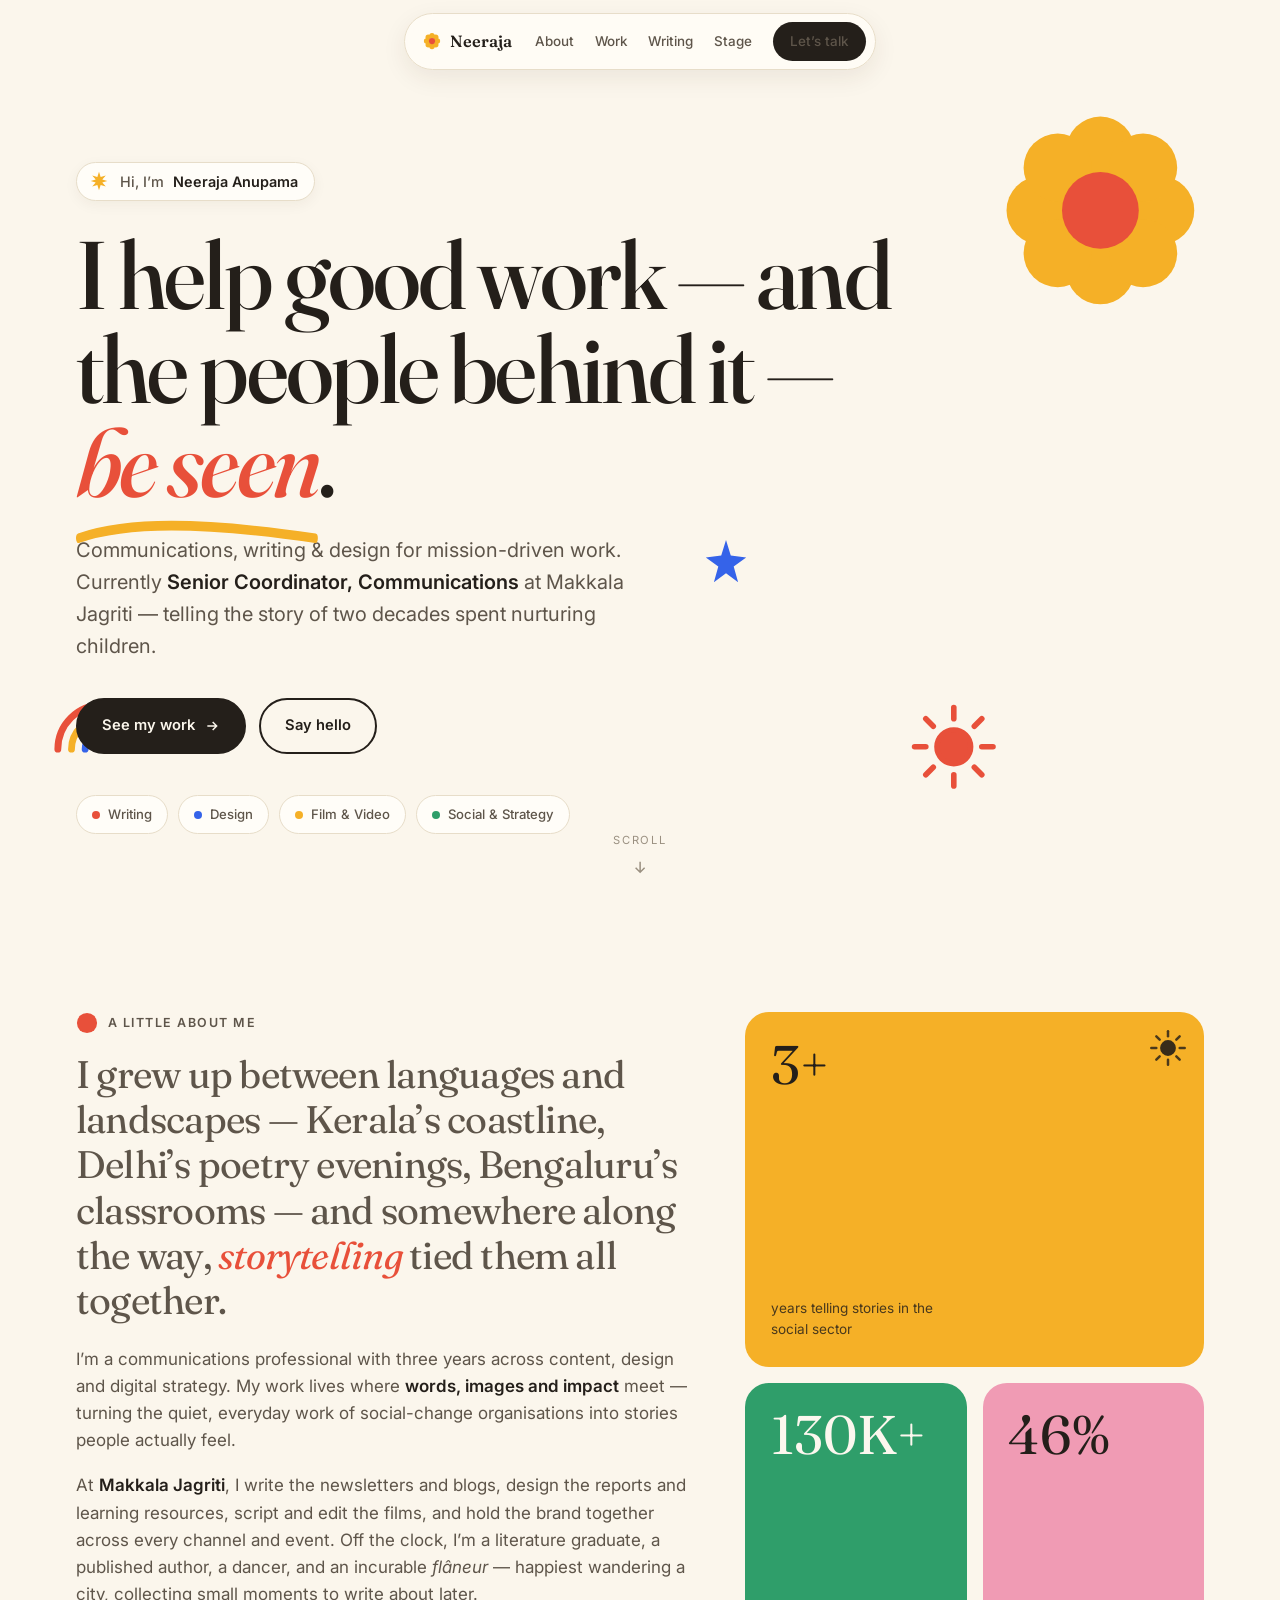
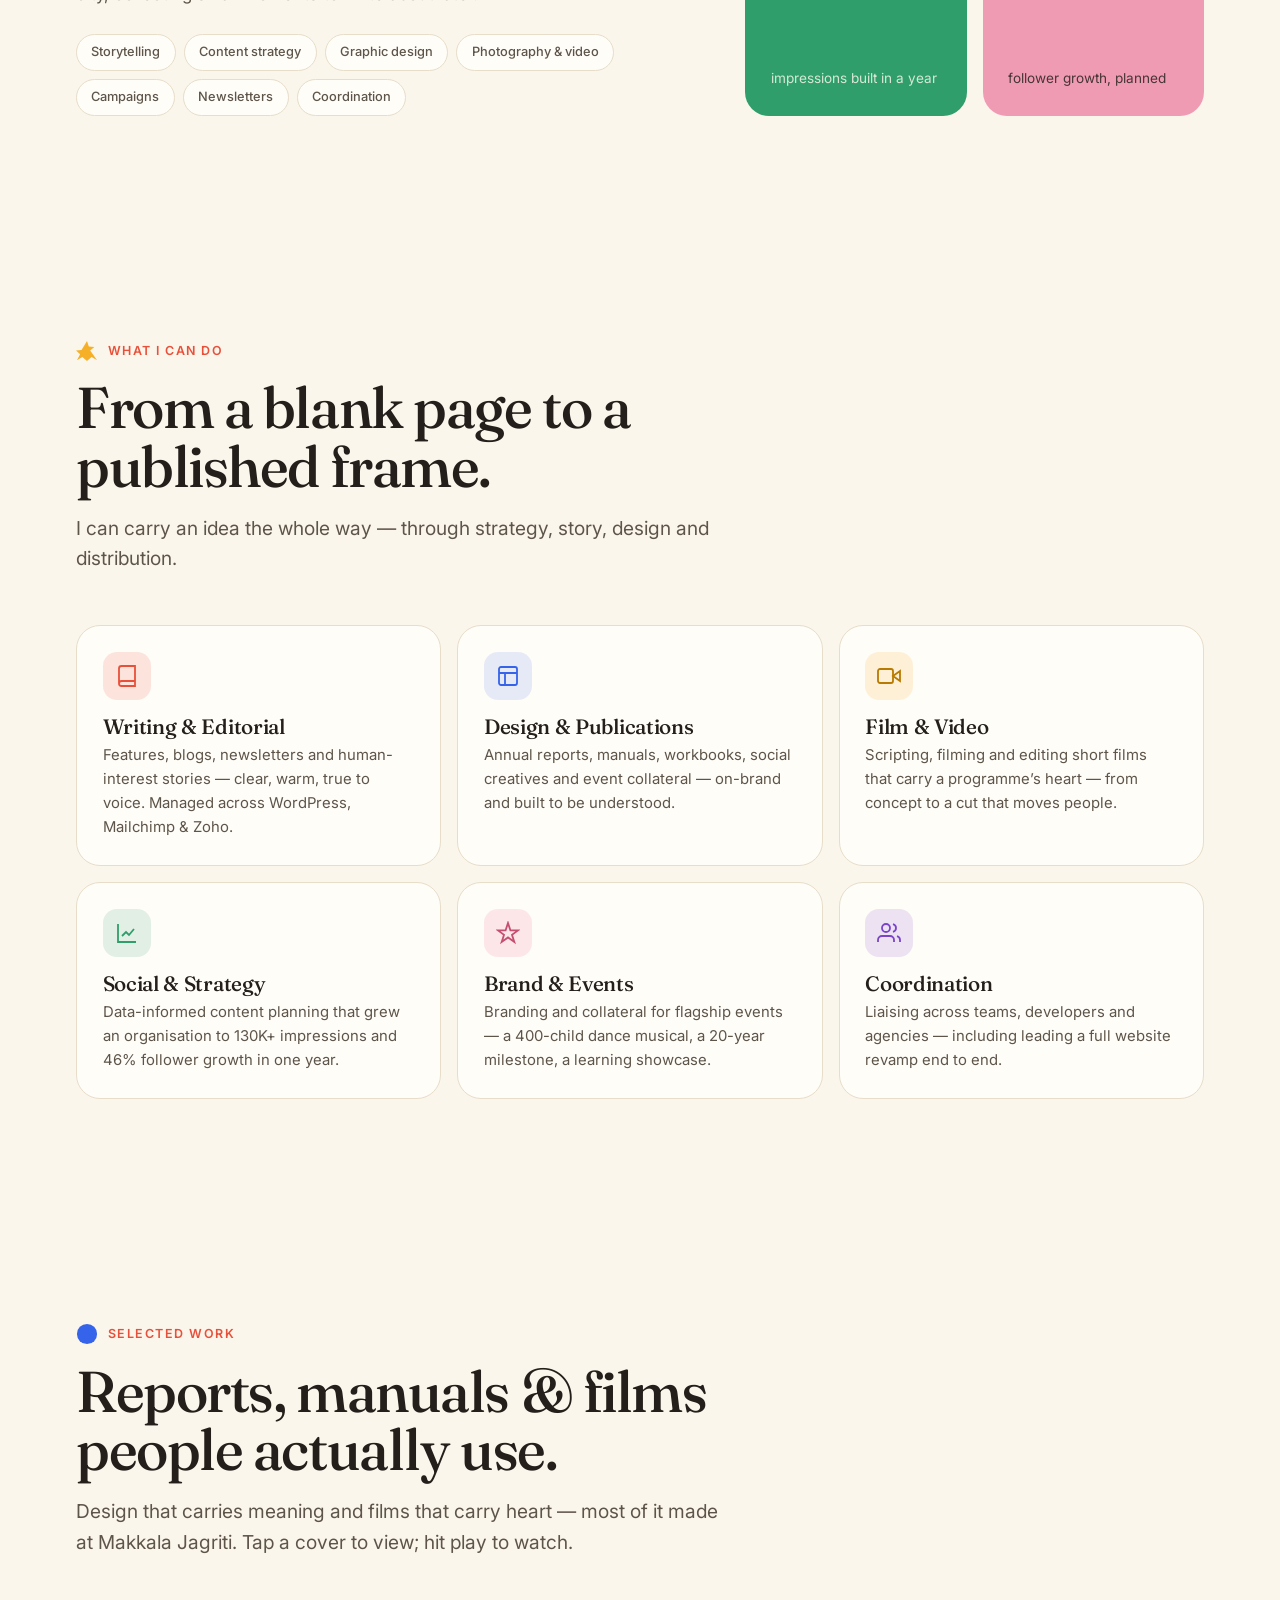
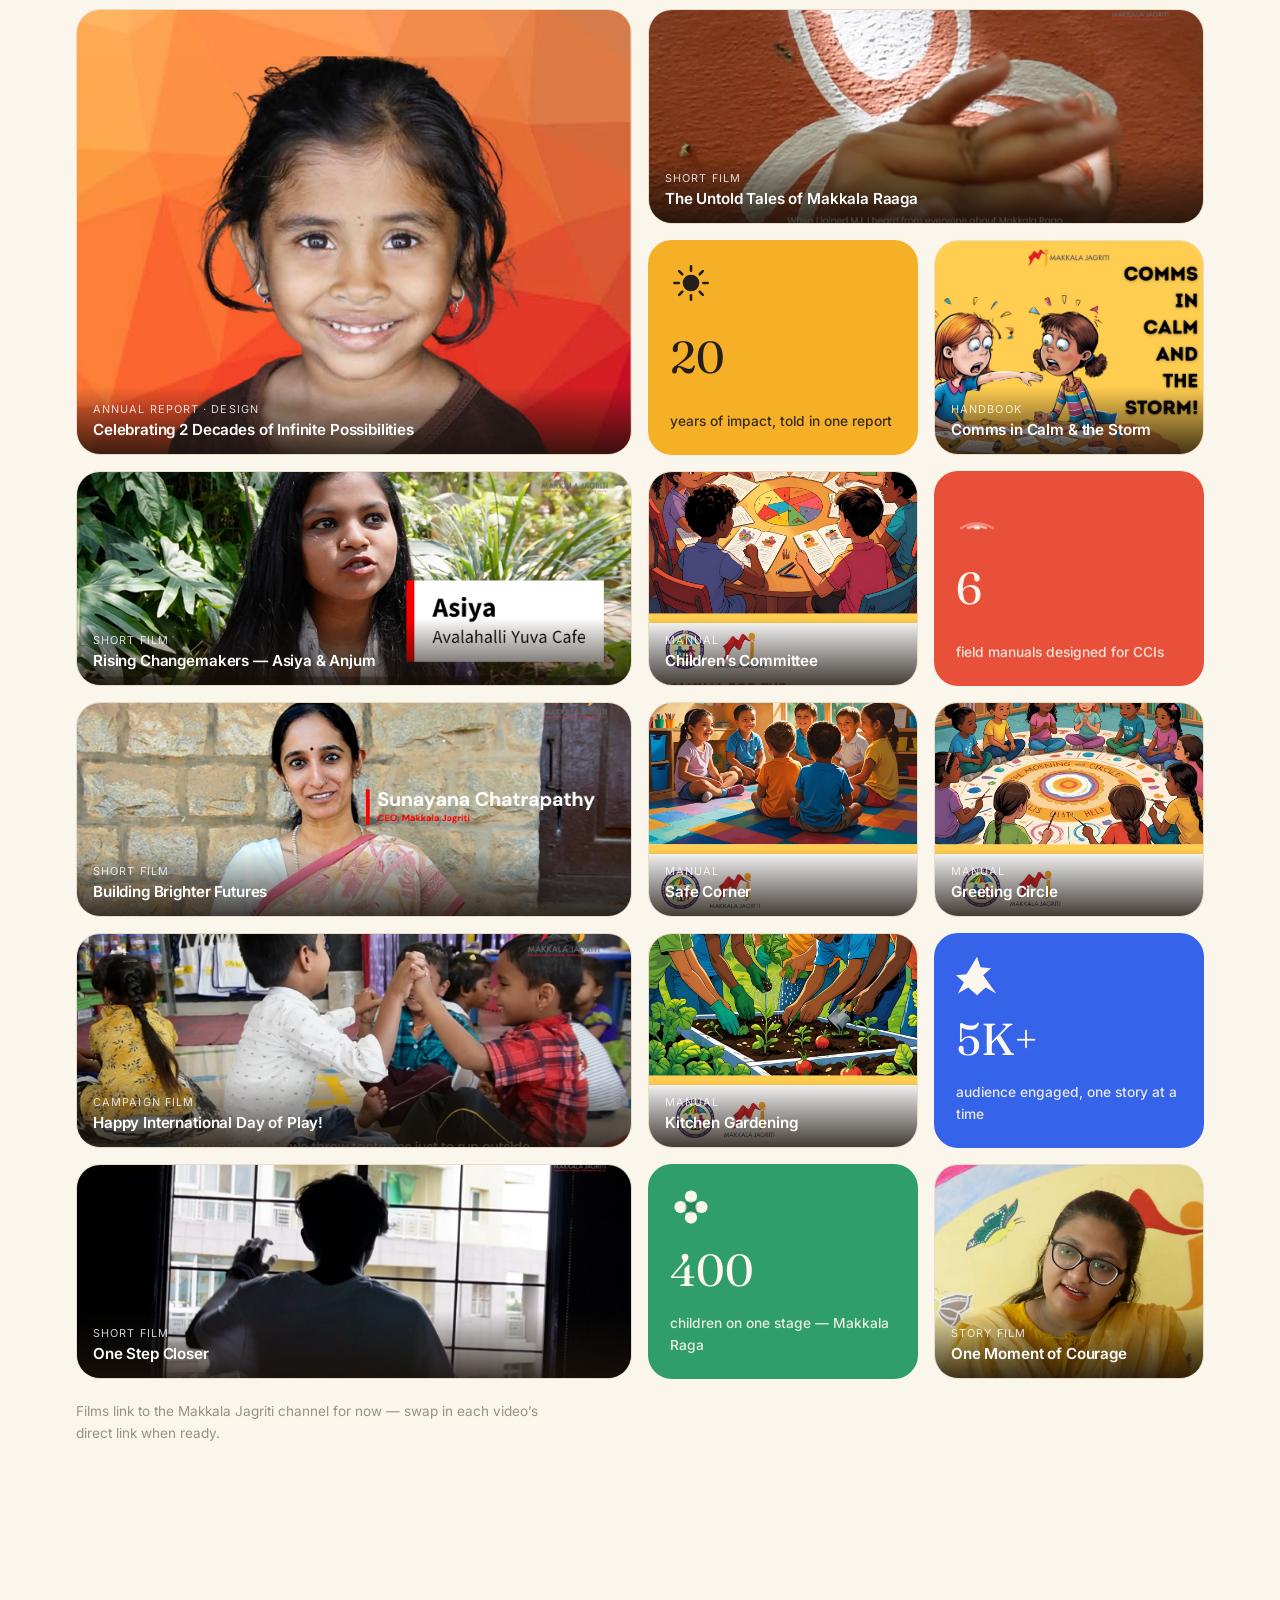
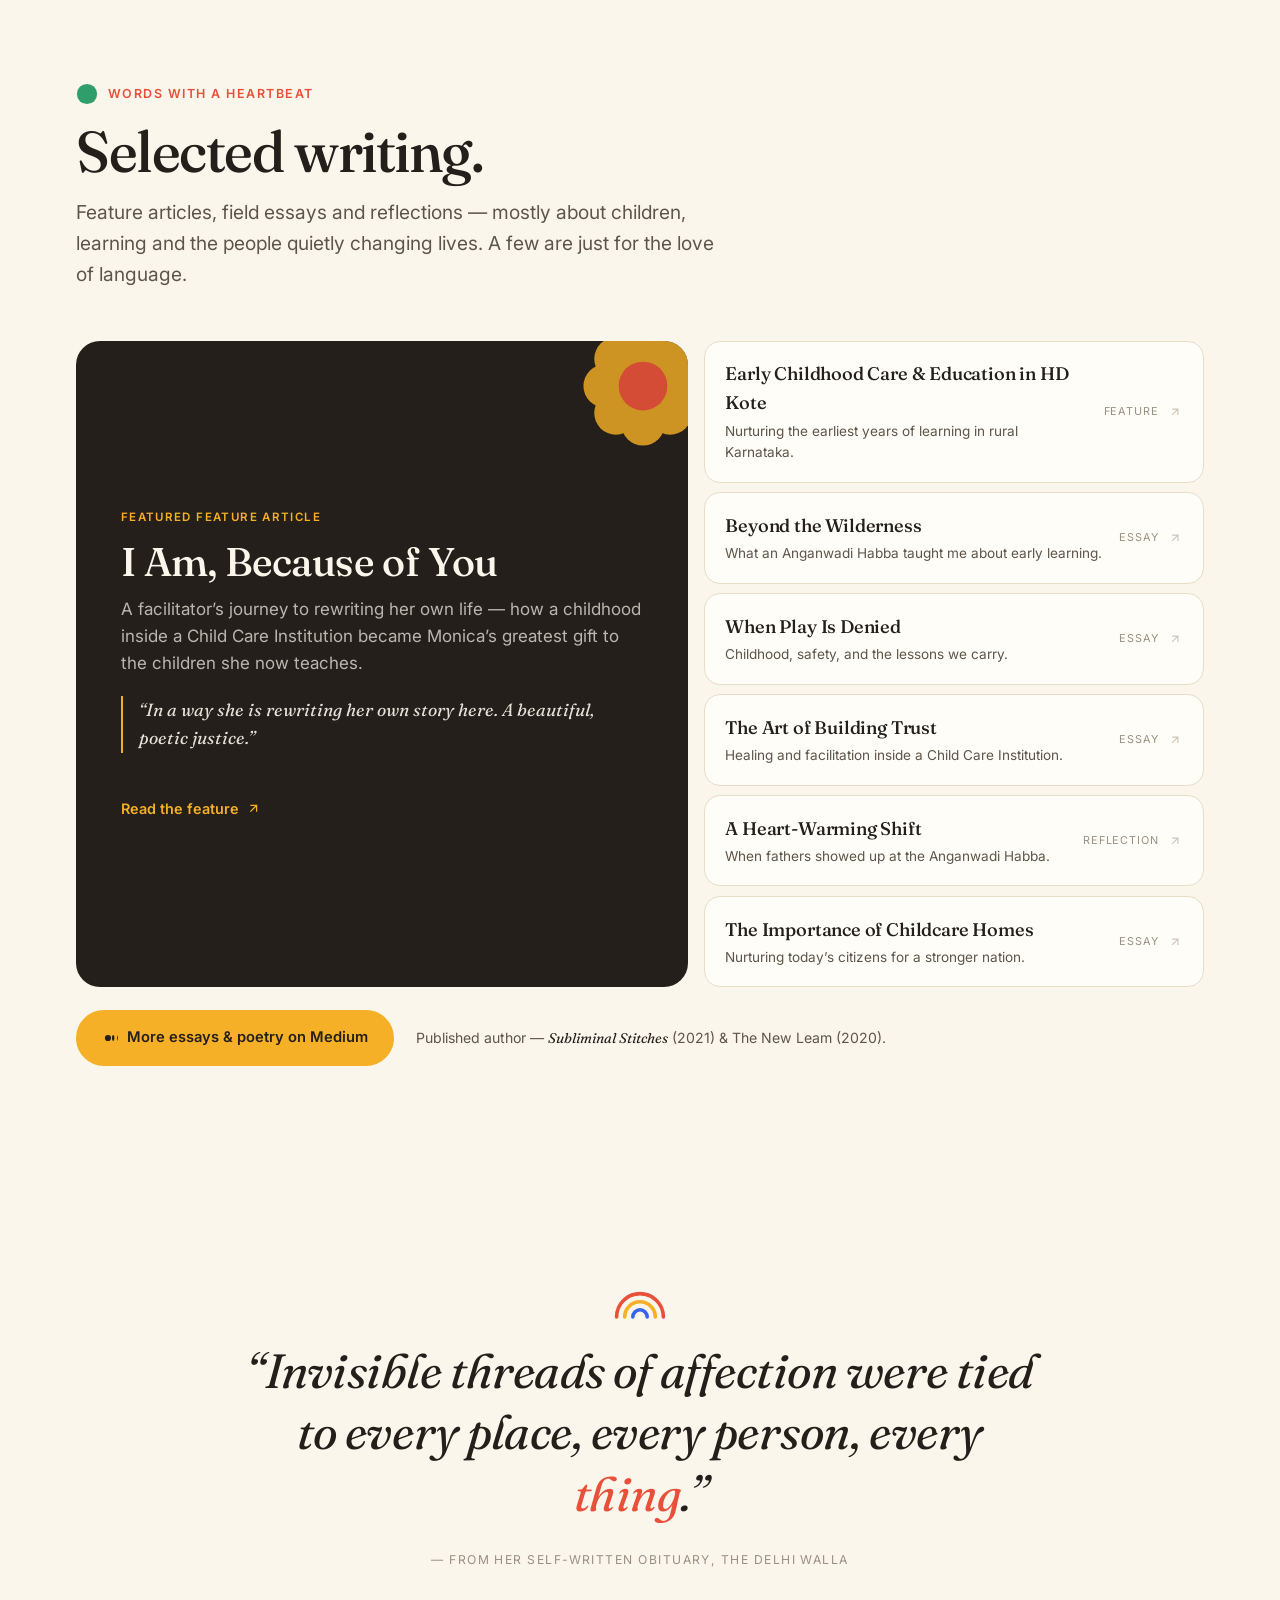
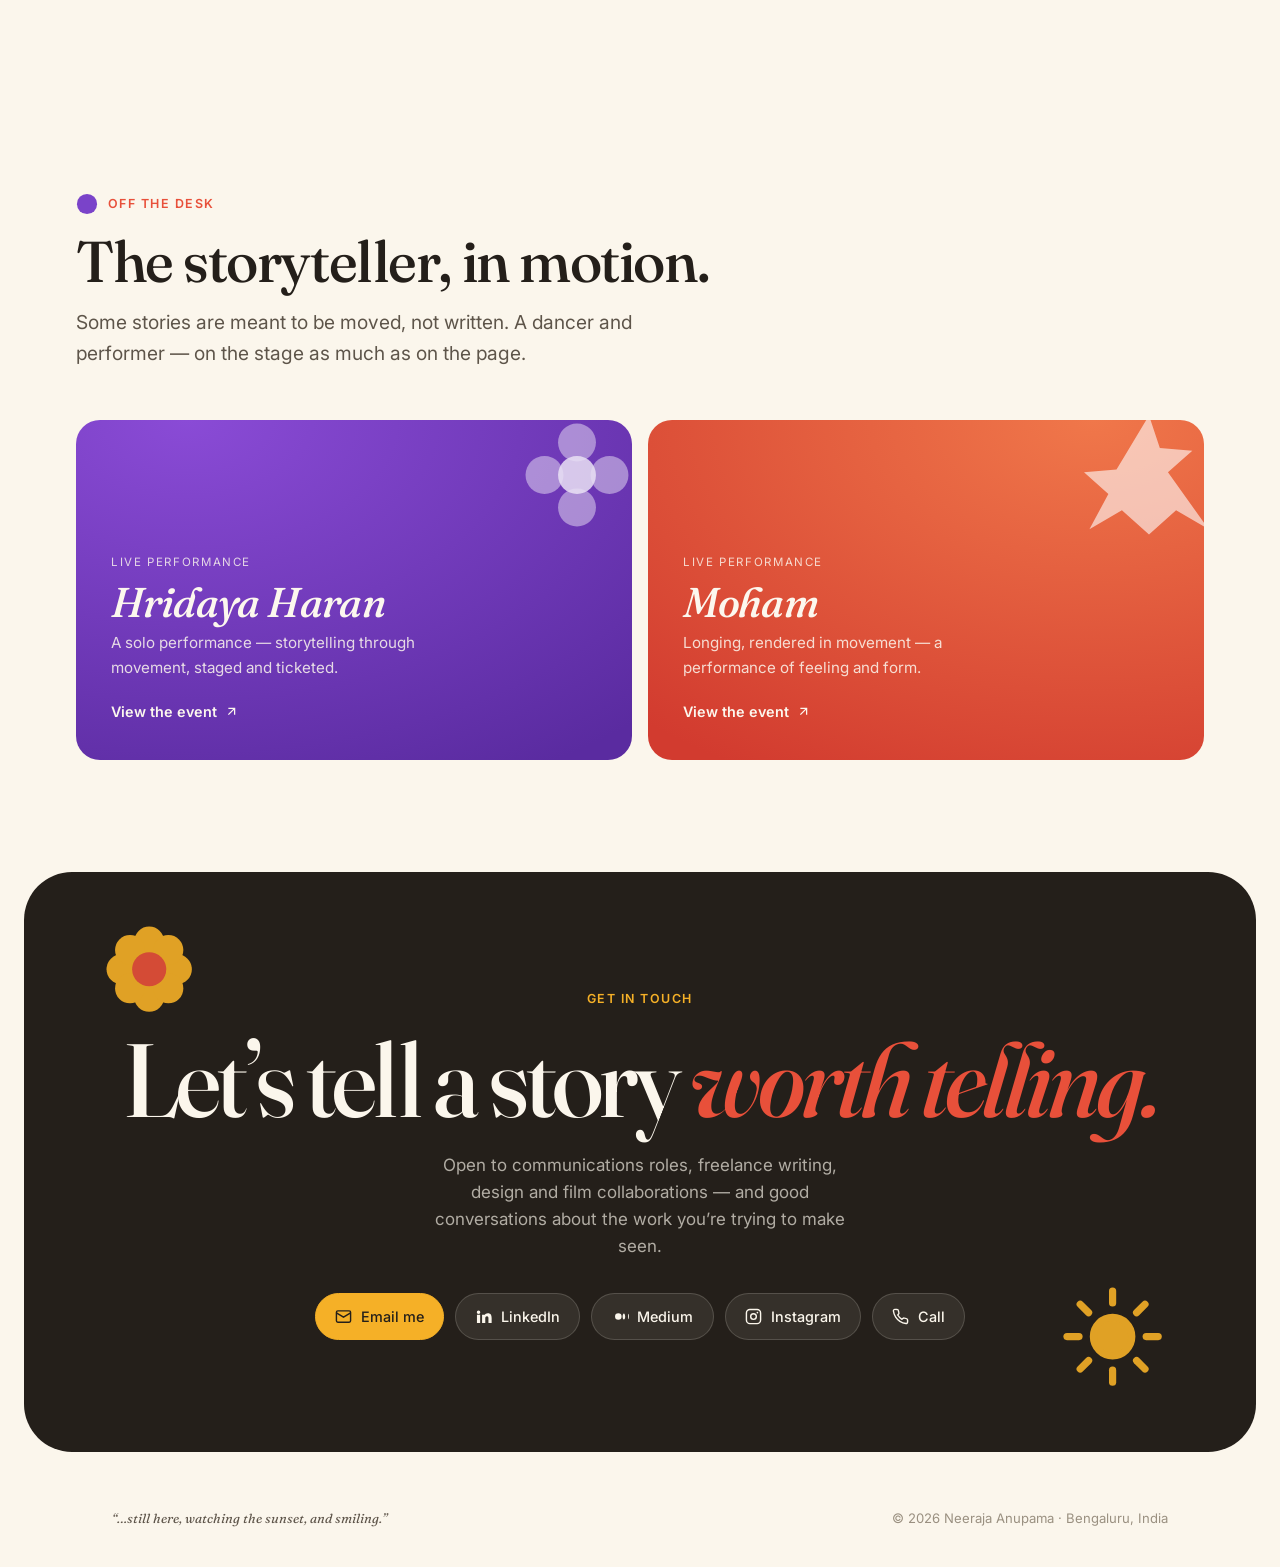
==== index.html @ 2303d6b5 "Neeraja Anupama portfolio — initial site Playful, character-driven single-page portfolio (static HTM" ====
<!DOCTYPE html>
<html lang="en">
<head>
  <meta charset="UTF-8" />
  <meta name="viewport" content="width=device-width, initial-scale=1.0" />
  <title>Neeraja Anupama — Communications, Storytelling & Design</title>
  <meta name="description" content="Neeraja Anupama — communications professional, writer and designer telling warm, human stories for social impact. Senior Coordinator, Communications at Makkala Jagriti." />
  <meta name="author" content="Neeraja Anupama" />
  <meta property="og:title" content="Neeraja Anupama — Communications & Storytelling" />
  <meta property="og:description" content="I help good work — and the people behind it — be seen." />
  <meta property="og:type" content="website" />

  <link rel="preconnect" href="https://fonts.googleapis.com">
  <link rel="preconnect" href="https://fonts.gstatic.com" crossorigin>
  <link href="https://fonts.googleapis.com/css2?family=Fraunces:ital,opsz,wght@0,9..144,400..600;1,9..144,400..600&family=Inter:wght@400;500;600;700&display=swap" rel="stylesheet">
  <link rel="stylesheet" href="assets/css/style.css" />
  <link rel="icon" href="data:image/svg+xml,<svg xmlns='http://www.w3.org/2000/svg' viewBox='0 0 48 48'><rect width='48' height='48' rx='12' fill='%23FBF6EC'/><g fill='%23F5B027'><circle cx='24' cy='11' r='6'/><circle cx='24' cy='37' r='6'/><circle cx='11' cy='24' r='6'/><circle cx='37' cy='24' r='6'/><circle cx='15' cy='15' r='6'/><circle cx='33' cy='15' r='6'/><circle cx='15' cy='33' r='6'/><circle cx='33' cy='33' r='6'/></g><circle cx='24' cy='24' r='7' fill='%23E8503A'/></svg>" />
</head>
<body>

  <!-- ============ NAV ============ -->
  <nav class="nav" id="nav">
    <div class="nav-inner">
      <a href="#top" class="brand">
        <svg class="flower doodle" viewBox="0 0 48 48"><g fill="var(--sun)"><circle cx="24" cy="11" r="6.5"/><circle cx="24" cy="37" r="6.5"/><circle cx="11" cy="24" r="6.5"/><circle cx="37" cy="24" r="6.5"/><circle cx="15" cy="15" r="6.5"/><circle cx="33" cy="15" r="6.5"/><circle cx="15" cy="33" r="6.5"/><circle cx="33" cy="33" r="6.5"/></g><circle cx="24" cy="24" r="7.5" fill="var(--tomato)"/></svg>
        Neeraja
      </a>
      <div class="nav-links" id="navLinks">
        <a href="#about">About</a>
        <a href="#work">Work</a>
        <a href="#writing">Writing</a>
        <a href="#stage">Stage</a>
        <a href="#contact" class="nav-talk">Let’s talk</a>
      </div>
      <button class="nav-toggle" id="navToggle" aria-label="Menu"><span></span><span></span><span></span></button>
    </div>
  </nav>

  <!-- ============ HERO ============ -->
  <header class="hero" id="top">
    <div class="hero-deco" aria-hidden="true">
      <svg class="d d1 flower-lg float doodle" viewBox="0 0 48 48"><g fill="var(--sun)"><circle cx="24" cy="10" r="8"/><circle cx="24" cy="38" r="8"/><circle cx="10" cy="24" r="8"/><circle cx="38" cy="24" r="8"/><circle cx="14" cy="14" r="8"/><circle cx="34" cy="14" r="8"/><circle cx="14" cy="34" r="8"/><circle cx="34" cy="34" r="8"/></g><circle cx="24" cy="24" r="9" fill="var(--tomato)"/></svg>
      <svg class="d d2 spin-slow doodle" viewBox="0 0 48 48" fill="none" stroke="var(--tomato)" stroke-width="3" stroke-linecap="round"><circle cx="24" cy="24" r="9" fill="var(--tomato)"/><g><line x1="24" y1="3" x2="24" y2="9"/><line x1="24" y1="39" x2="24" y2="45"/><line x1="3" y1="24" x2="9" y2="24"/><line x1="39" y1="24" x2="45" y2="24"/><line x1="9" y1="9" x2="13" y2="13"/><line x1="35" y1="35" x2="39" y2="39"/><line x1="9" y1="39" x2="13" y2="35"/><line x1="35" y1="13" x2="39" y2="9"/></g></svg>
      <svg class="d d3 float doodle" viewBox="0 0 60 34"><path d="M4 30a26 26 0 0 1 52 0" fill="none" stroke="var(--tomato)" stroke-width="4" stroke-linecap="round"/><path d="M12 30a18 18 0 0 1 36 0" fill="none" stroke="var(--sun)" stroke-width="4" stroke-linecap="round"/><path d="M20 30a10 10 0 0 1 20 0" fill="none" stroke="var(--blue)" stroke-width="4" stroke-linecap="round"/></svg>
      <svg class="d d4 doodle" viewBox="0 0 24 24" fill="var(--blue)"><path d="M12 0l2.6 8.4L23 9.5l-6.8 5 2.4 8.5L12 18.2 5.4 23l2.4-8.5L1 9.5l8.4-1.1z"/></svg>
    </div>
    <div class="wrap">
      <div class="hero-hi reveal">
        <svg class="wave doodle" viewBox="0 0 24 24" fill="var(--sun)"><path d="M12 2l1.8 5.6L19.4 6l-3.8 4.4L21 12l-5.4 1.6 3.8 4.4-5.6-1.6L12 22l-1.8-5.6L4.6 18l3.8-4.4L3 12l5.4-1.6L4.6 6l5.6 1.6z"/></svg>
        Hi, I’m <b>Neeraja Anupama</b>
      </div>
      <h1 class="reveal d1">I help good work — and the people behind it — <span class="u">be seen<svg viewBox="0 0 200 12" preserveAspectRatio="none" fill="none"><path d="M2 8c40-7 100-7 196 0" stroke="currentColor" stroke-width="4" stroke-linecap="round"/></svg></span>.</h1>
      <p class="hero-sub reveal d2">Communications, writing &amp; design for mission-driven work. Currently <strong>Senior Coordinator, Communications</strong> at Makkala Jagriti — telling the story of two decades spent nurturing children.</p>
      <div class="hero-actions reveal d3">
        <a href="#work" class="btn btn--solid">See my work
          <svg viewBox="0 0 24 24" fill="none" stroke="currentColor" stroke-width="2.2"><path d="M5 12h14M13 6l6 6-6 6"/></svg>
        </a>
        <a href="#contact" class="btn">Say hello</a>
      </div>
      <div class="hero-chips reveal d3">
        <span class="chip"><span class="dot" style="background:var(--tomato)"></span> Writing</span>
        <span class="chip"><span class="dot" style="background:var(--blue)"></span> Design</span>
        <span class="chip"><span class="dot" style="background:var(--sun)"></span> Film &amp; Video</span>
        <span class="chip"><span class="dot" style="background:var(--green)"></span> Social &amp; Strategy</span>
      </div>
    </div>
    <div class="scroll-hint"><span>Scroll</span>
      <svg class="arrowdown" viewBox="0 0 24 24" fill="none" stroke="currentColor" stroke-width="2"><path d="M12 5v14M6 13l6 6 6-6"/></svg>
    </div>
  </header>

  <!-- ============ ABOUT ============ -->
  <section class="section" id="about">
    <div class="wrap about">
      <div class="about-text reveal">
        <p class="eyebrow">
          <svg class="doodle" viewBox="0 0 24 24" fill="var(--tomato)"><circle cx="12" cy="12" r="11"/></svg>
          A little about me
        </p>
        <p class="about-lead">I grew up between languages and landscapes — Kerala’s coastline, Delhi’s poetry evenings, Bengaluru’s classrooms — and somewhere along the way, <em>storytelling</em> tied them all together.</p>
        <p>I’m a communications professional with three years across content, design and digital strategy. My work lives where <strong>words, images and impact</strong> meet — turning the quiet, everyday work of social-change organisations into stories people actually feel.</p>
        <p>At <strong>Makkala Jagriti</strong>, I write the newsletters and blogs, design the reports and learning resources, script and edit the films, and hold the brand together across every channel and event. Off the clock, I’m a literature graduate, a published author, a dancer, and an incurable <em>flâneur</em> — happiest wandering a city, collecting small moments to write about later.</p>
        <div class="about-tags">
          <span>Storytelling</span><span>Content strategy</span><span>Graphic design</span><span>Photography &amp; video</span><span>Campaigns</span><span>Newsletters</span><span>Coordination</span>
        </div>
      </div>
      <div class="about-side reveal d2">
        <div class="side-tile t-sun">
          <svg class="doodle" viewBox="0 0 48 48" fill="none" stroke="var(--ink)" stroke-width="3" stroke-linecap="round"><circle cx="24" cy="24" r="8" fill="var(--ink)"/><g opacity=".9"><line x1="24" y1="4" x2="24" y2="10"/><line x1="24" y1="38" x2="24" y2="44"/><line x1="4" y1="24" x2="10" y2="24"/><line x1="38" y1="24" x2="44" y2="24"/><line x1="10" y1="10" x2="14" y2="14"/><line x1="34" y1="34" x2="38" y2="38"/><line x1="10" y1="38" x2="14" y2="34"/><line x1="34" y1="14" x2="38" y2="10"/></g></svg>
          <div class="big">3+</div>
          <div class="lbl">years telling stories in the social sector</div>
        </div>
        <div class="t-two">
          <div class="side-tile t-green">
            <div class="big">130K+</div>
            <div class="lbl">impressions built in a year</div>
          </div>
          <div class="side-tile t-pink">
            <div class="big">46%</div>
            <div class="lbl">follower growth, planned</div>
          </div>
        </div>
      </div>
    </div>
  </section>

  <!-- ============ CAPABILITIES ============ -->
  <section class="section" id="capabilities">
    <div class="wrap">
      <div class="section-head reveal">
        <p class="eyebrow">
          <svg class="doodle" viewBox="0 0 24 24" fill="var(--sun)"><path d="M12 1l2 6 6 .5-4.5 4L23 22l-6-3.5L12 23l-5-4.5L1 22l3.5-6.5L0 11.5l6-.5z"/></svg>
          What I can do
        </p>
        <h2 class="section-title">From a blank page to a published frame.</h2>
        <p class="section-lead">I can carry an idea the whole way — through strategy, story, design and distribution.</p>
      </div>
      <div class="cap-grid">
        <div class="cap reveal">
          <div class="cap-ic ic-tomato"><svg viewBox="0 0 24 24" fill="none" stroke="currentColor" stroke-width="1.8"><path d="M4 19.5A2.5 2.5 0 016.5 17H20M4 4.5A2.5 2.5 0 016.5 2H20v20H6.5A2.5 2.5 0 014 19.5z"/></svg></div>
          <h3>Writing &amp; Editorial</h3>
          <p>Features, blogs, newsletters and human-interest stories — clear, warm, true to voice. Managed across WordPress, Mailchimp &amp; Zoho.</p>
        </div>
        <div class="cap reveal d1">
          <div class="cap-ic ic-blue"><svg viewBox="0 0 24 24" fill="none" stroke="currentColor" stroke-width="1.8"><rect x="3" y="3" width="18" height="18" rx="2"/><path d="M3 9h18M9 21V9"/></svg></div>
          <h3>Design &amp; Publications</h3>
          <p>Annual reports, manuals, workbooks, social creatives and event collateral — on-brand and built to be understood.</p>
        </div>
        <div class="cap reveal d2">
          <div class="cap-ic ic-sun"><svg viewBox="0 0 24 24" fill="none" stroke="currentColor" stroke-width="1.8"><path d="M23 7l-7 5 7 5V7z"/><rect x="1" y="5" width="15" height="14" rx="2"/></svg></div>
          <h3>Film &amp; Video</h3>
          <p>Scripting, filming and editing short films that carry a programme’s heart — from concept to a cut that moves people.</p>
        </div>
        <div class="cap reveal">
          <div class="cap-ic ic-green"><svg viewBox="0 0 24 24" fill="none" stroke="currentColor" stroke-width="1.8"><path d="M3 3v18h18"/><path d="M7 15l4-4 3 3 5-6"/></svg></div>
          <h3>Social &amp; Strategy</h3>
          <p>Data-informed content planning that grew an organisation to 130K+ impressions and 46% follower growth in one year.</p>
        </div>
        <div class="cap reveal d1">
          <div class="cap-ic ic-pink"><svg viewBox="0 0 24 24" fill="none" stroke="currentColor" stroke-width="1.8"><path d="M12 2l2.4 7.4H22l-6 4.5 2.3 7.1-6.3-4.6L5.7 21l2.3-7.1-6-4.5h7.6z"/></svg></div>
          <h3>Brand &amp; Events</h3>
          <p>Branding and collateral for flagship events — a 400-child dance musical, a 20-year milestone, a learning showcase.</p>
        </div>
        <div class="cap reveal d2">
          <div class="cap-ic ic-plum"><svg viewBox="0 0 24 24" fill="none" stroke="currentColor" stroke-width="1.8"><path d="M17 21v-2a4 4 0 00-4-4H5a4 4 0 00-4 4v2M9 11a4 4 0 100-8 4 4 0 000 8zM23 21v-2a4 4 0 00-3-3.87M16 3.13a4 4 0 010 7.75"/></svg></div>
          <h3>Coordination</h3>
          <p>Liaising across teams, developers and agencies — including leading a full website revamp end to end.</p>
        </div>
      </div>
    </div>
  </section>

  <!-- ============ WORK (bento) ============ -->
  <section class="section" id="work">
    <div class="wrap">
      <div class="section-head reveal">
        <p class="eyebrow">
          <svg class="doodle" viewBox="0 0 24 24" fill="var(--blue)"><circle cx="12" cy="12" r="11"/></svg>
          Selected work
        </p>
        <h2 class="section-title">Reports, manuals &amp; films people actually use.</h2>
        <p class="section-lead">Design that carries meaning and films that carry heart — most of it made at Makkala Jagriti. Tap a cover to view; hit play to watch.</p>
      </div>

      <div class="bento">
        <!-- hero design -->
        <div class="cell big" data-full="assets/img/design/annual-report.jpg" data-cap="Annual Report 2023–24 · Makkala Jagriti — Celebrating 2 Decades">
          <img src="assets/img/design/annual-report.jpg" alt="Makkala Jagriti Annual Report 2023-24" loading="lazy">
          <span class="badge"><svg viewBox="0 0 24 24" stroke-width="2"><circle cx="11" cy="11" r="7"/><path d="M21 21l-4.3-4.3M11 8v6M8 11h6"/></svg></span>
          <div class="cap-in"><div class="k">Annual Report · Design</div><h4>Celebrating 2 Decades of Infinite Possibilities</h4></div>
        </div>
        <!-- film wide -->
        <a class="cell wide" href="https://www.youtube.com/@makkalajagriti" target="_blank" rel="noopener">
          <img src="assets/img/films/makkala-raaga.jpg" alt="The Untold Tales Behind Makkala Raaga" loading="lazy">
          <span class="play"><svg viewBox="0 0 24 24"><path d="M8 5v14l11-7z"/></svg></span>
          <div class="cap-in"><div class="k">Short Film</div><h4>The Untold Tales of Makkala Raaga</h4></div>
        </a>
        <!-- note -->
        <div class="cell note n-sun">
          <svg class="doodle" viewBox="0 0 48 48" fill="none" stroke="var(--ink)" stroke-width="3" stroke-linecap="round"><circle cx="24" cy="24" r="8" fill="var(--ink)"/><g><line x1="24" y1="5" x2="24" y2="10"/><line x1="24" y1="38" x2="24" y2="43"/><line x1="5" y1="24" x2="10" y2="24"/><line x1="38" y1="24" x2="43" y2="24"/><line x1="10.5" y1="10.5" x2="14" y2="14"/><line x1="34" y1="34" x2="37.5" y2="37.5"/><line x1="10.5" y1="37.5" x2="14" y2="34"/><line x1="34" y1="14" x2="37.5" y2="10.5"/></g></svg>
          <div class="big">20</div>
          <div class="txt">years of impact, told in one report</div>
        </div>
        <!-- design -->
        <div class="cell" data-full="assets/img/design/comms-calm-storm.jpg" data-cap="Comms in Calm and the Storm — a communications handbook">
          <img src="assets/img/design/comms-calm-storm.jpg" alt="Comms in Calm and the Storm" loading="lazy">
          <span class="badge"><svg viewBox="0 0 24 24" stroke-width="2"><circle cx="11" cy="11" r="7"/><path d="M21 21l-4.3-4.3M11 8v6M8 11h6"/></svg></span>
          <div class="cap-in"><div class="k">Handbook</div><h4>Comms in Calm &amp; the Storm</h4></div>
        </div>
        <!-- film wide -->
        <a class="cell wide" href="https://www.youtube.com/@makkalajagriti" target="_blank" rel="noopener">
          <img src="assets/img/films/rising-changemakers.jpg" alt="Rising Changemakers" loading="lazy">
          <span class="play"><svg viewBox="0 0 24 24"><path d="M8 5v14l11-7z"/></svg></span>
          <div class="cap-in"><div class="k">Short Film</div><h4>Rising Changemakers — Asiya &amp; Anjum</h4></div>
        </a>
        <!-- design -->
        <div class="cell" data-full="assets/img/design/childrens-committee.jpg" data-cap="Children’s Committee · CCI Manual (English)">
          <img src="assets/img/design/childrens-committee.jpg" alt="Children's Committee CCI Manual" loading="lazy">
          <span class="badge"><svg viewBox="0 0 24 24" stroke-width="2"><circle cx="11" cy="11" r="7"/><path d="M21 21l-4.3-4.3M11 8v6M8 11h6"/></svg></span>
          <div class="cap-in"><div class="k">Manual</div><h4>Children’s Committee</h4></div>
        </div>
        <!-- note -->
        <div class="cell note n-tomato">
          <svg class="doodle" viewBox="0 0 48 48" fill="none" stroke="var(--cream-on)" stroke-width="3" stroke-linecap="round"><path d="M6 40a34 34 0 0 1 36 0" opacity=".35"/><path d="M14 40a24 24 0 0 1 20 0" opacity=".6"/><path d="M22 40a12 12 0 0 1 4 0"/></svg>
          <div class="big">6</div>
          <div class="txt">field manuals designed for CCIs</div>
        </div>
        <!-- film wide -->
        <a class="cell wide" href="https://www.youtube.com/@makkalajagriti" target="_blank" rel="noopener">
          <img src="assets/img/films/building-brighter-futures.jpg" alt="Building Brighter Futures" loading="lazy">
          <span class="play"><svg viewBox="0 0 24 24"><path d="M8 5v14l11-7z"/></svg></span>
          <div class="cap-in"><div class="k">Short Film</div><h4>Building Brighter Futures</h4></div>
        </a>
        <!-- design -->
        <div class="cell" data-full="assets/img/design/safe-corner.jpg" data-cap="Safe Corner · CCI Manual (English)">
          <img src="assets/img/design/safe-corner.jpg" alt="Safe Corner CCI Manual" loading="lazy">
          <span class="badge"><svg viewBox="0 0 24 24" stroke-width="2"><circle cx="11" cy="11" r="7"/><path d="M21 21l-4.3-4.3M11 8v6M8 11h6"/></svg></span>
          <div class="cap-in"><div class="k">Manual</div><h4>Safe Corner</h4></div>
        </div>
        <!-- design -->
        <div class="cell" data-full="assets/img/design/greeting-circle.jpg" data-cap="Greeting Circle · CCI Manual (English)">
          <img src="assets/img/design/greeting-circle.jpg" alt="Greeting Circle CCI Manual" loading="lazy">
          <span class="badge"><svg viewBox="0 0 24 24" stroke-width="2"><circle cx="11" cy="11" r="7"/><path d="M21 21l-4.3-4.3M11 8v6M8 11h6"/></svg></span>
          <div class="cap-in"><div class="k">Manual</div><h4>Greeting Circle</h4></div>
        </div>
        <!-- film wide -->
        <a class="cell wide" href="https://www.youtube.com/@makkalajagriti" target="_blank" rel="noopener">
          <img src="assets/img/films/day-of-play.jpg" alt="International Day of Play" loading="lazy">
          <span class="play"><svg viewBox="0 0 24 24"><path d="M8 5v14l11-7z"/></svg></span>
          <div class="cap-in"><div class="k">Campaign Film</div><h4>Happy International Day of Play!</h4></div>
        </a>
        <!-- design -->
        <div class="cell" data-full="assets/img/design/kitchen-gardening.jpg" data-cap="Kitchen Gardening · CCI Manual (English)">
          <img src="assets/img/design/kitchen-gardening.jpg" alt="Kitchen Gardening CCI Manual" loading="lazy">
          <span class="badge"><svg viewBox="0 0 24 24" stroke-width="2"><circle cx="11" cy="11" r="7"/><path d="M21 21l-4.3-4.3M11 8v6M8 11h6"/></svg></span>
          <div class="cap-in"><div class="k">Manual</div><h4>Kitchen Gardening</h4></div>
        </div>
        <!-- note -->
        <div class="cell note n-blue">
          <svg class="doodle" viewBox="0 0 24 24" fill="var(--cream-on)"><path d="M12 1l2 6 6 .5-4.5 4L23 22l-6-3.5L12 23l-5-4.5L1 22l3.5-6.5L0 11.5l6-.5z"/></svg>
          <div class="big">5K+</div>
          <div class="txt">audience engaged, one story at a time</div>
        </div>
        <!-- film wide -->
        <a class="cell wide" href="https://www.youtube.com/@makkalajagriti" target="_blank" rel="noopener">
          <img src="assets/img/films/one-step-closer.jpg" alt="One Step Closer" loading="lazy">
          <span class="play"><svg viewBox="0 0 24 24"><path d="M8 5v14l11-7z"/></svg></span>
          <div class="cap-in"><div class="k">Short Film</div><h4>One Step Closer</h4></div>
        </a>
        <!-- note -->
        <div class="cell note n-green">
          <svg class="doodle" viewBox="0 0 48 48" fill="var(--cream-on)"><g><circle cx="24" cy="12" r="7"/><circle cx="24" cy="36" r="7"/><circle cx="12" cy="24" r="7"/><circle cx="36" cy="24" r="7"/></g><circle cx="24" cy="24" r="7.5" fill="rgba(0,0,0,.15)"/></svg>
          <div class="big">400</div>
          <div class="txt">children on one stage — Makkala Raga</div>
        </div>
        <!-- film -->
        <a class="cell" href="https://www.youtube.com/@makkalajagriti" target="_blank" rel="noopener">
          <img src="assets/img/films/one-moment-courage.jpg" alt="One moment of courage" loading="lazy">
          <span class="play"><svg viewBox="0 0 24 24"><path d="M8 5v14l11-7z"/></svg></span>
          <div class="cap-in"><div class="k">Story Film</div><h4>One Moment of Courage</h4></div>
        </a>
      </div>
      <p class="section-lead reveal" style="font-size:.85rem; color:var(--ink-3); margin-top:1.4rem">Films link to the Makkala Jagriti channel for now — swap in each video’s direct link when ready.</p>
    </div>
  </section>

  <!-- ============ WRITING ============ -->
  <section class="section" id="writing">
    <div class="wrap">
      <div class="section-head reveal">
        <p class="eyebrow">
          <svg class="doodle" viewBox="0 0 24 24" fill="var(--green)"><circle cx="12" cy="12" r="11"/></svg>
          Words with a heartbeat
        </p>
        <h2 class="section-title">Selected writing.</h2>
        <p class="section-lead">Feature articles, field essays and reflections — mostly about children, learning and the people quietly changing lives. A few are just for the love of language.</p>
      </div>

      <div class="writing">
        <a class="write-featured reveal" href="assets/docs/facilitator-journey.pdf" target="_blank" rel="noopener">
          <svg class="deco doodle" viewBox="0 0 48 48"><g fill="var(--sun)" opacity=".9"><circle cx="24" cy="10" r="8"/><circle cx="24" cy="38" r="8"/><circle cx="10" cy="24" r="8"/><circle cx="38" cy="24" r="8"/><circle cx="14" cy="14" r="8"/><circle cx="34" cy="14" r="8"/><circle cx="14" cy="34" r="8"/><circle cx="34" cy="34" r="8"/></g><circle cx="24" cy="24" r="9" fill="var(--tomato)"/></svg>
          <span class="k">Featured Feature Article</span>
          <h3>I Am, Because of You</h3>
          <p>A facilitator’s journey to rewriting her own life — how a childhood inside a Child Care Institution became Monica’s greatest gift to the children she now teaches.</p>
          <blockquote class="fq">“In a way she is rewriting her own story here. A beautiful, poetic justice.”</blockquote>
          <span class="arrow-link">Read the feature <svg viewBox="0 0 24 24" fill="none" stroke="currentColor" stroke-width="2"><path d="M7 17L17 7M7 7h10v10"/></svg></span>
        </a>

        <div class="write-list reveal d1">
          <a class="wrow" href="assets/docs/ecce-hd-kote.pdf" target="_blank" rel="noopener">
            <span><span class="wt">Early Childhood Care &amp; Education in HD Kote</span><span class="wd">Nurturing the earliest years of learning in rural Karnataka.</span></span>
            <span class="wk">Feature <svg viewBox="0 0 24 24" fill="none" stroke="currentColor" stroke-width="2"><path d="M7 17L17 7M7 7h10v10"/></svg></span>
          </a>
          <a class="wrow" href="assets/docs/beyond-the-wilderness.pdf" target="_blank" rel="noopener">
            <span><span class="wt">Beyond the Wilderness</span><span class="wd">What an Anganwadi Habba taught me about early learning.</span></span>
            <span class="wk">Essay <svg viewBox="0 0 24 24" fill="none" stroke="currentColor" stroke-width="2"><path d="M7 17L17 7M7 7h10v10"/></svg></span>
          </a>
          <a class="wrow" href="assets/docs/when-play-is-denied.pdf" target="_blank" rel="noopener">
            <span><span class="wt">When Play Is Denied</span><span class="wd">Childhood, safety, and the lessons we carry.</span></span>
            <span class="wk">Essay <svg viewBox="0 0 24 24" fill="none" stroke="currentColor" stroke-width="2"><path d="M7 17L17 7M7 7h10v10"/></svg></span>
          </a>
          <a class="wrow" href="assets/docs/trust-healing-cci.pdf" target="_blank" rel="noopener">
            <span><span class="wt">The Art of Building Trust</span><span class="wd">Healing and facilitation inside a Child Care Institution.</span></span>
            <span class="wk">Essay <svg viewBox="0 0 24 24" fill="none" stroke="currentColor" stroke-width="2"><path d="M7 17L17 7M7 7h10v10"/></svg></span>
          </a>
          <a class="wrow" href="assets/docs/fathers-anganwadi-habba.pdf" target="_blank" rel="noopener">
            <span><span class="wt">A Heart-Warming Shift</span><span class="wd">When fathers showed up at the Anganwadi Habba.</span></span>
            <span class="wk">Reflection <svg viewBox="0 0 24 24" fill="none" stroke="currentColor" stroke-width="2"><path d="M7 17L17 7M7 7h10v10"/></svg></span>
          </a>
          <a class="wrow" href="assets/docs/importance-of-childcare-homes.pdf" target="_blank" rel="noopener">
            <span><span class="wt">The Importance of Childcare Homes</span><span class="wd">Nurturing today’s citizens for a stronger nation.</span></span>
            <span class="wk">Essay <svg viewBox="0 0 24 24" fill="none" stroke="currentColor" stroke-width="2"><path d="M7 17L17 7M7 7h10v10"/></svg></span>
          </a>
        </div>
      </div>

      <div class="write-more reveal">
        <a href="https://medium.com/@neerajaanupama8" target="_blank" rel="noopener" class="btn btn--sun">
          <svg viewBox="0 0 24 24" fill="currentColor"><path d="M13.54 12a4.62 4.62 0 11-9.24 0 4.62 4.62 0 019.24 0zm5.07 0c0 2.4-.81 4.35-1.81 4.35s-1.81-1.95-1.81-4.35.81-4.35 1.81-4.35S18.6 9.6 18.6 12M24 12c0 2.15-.28 3.9-.63 3.9s-.63-1.75-.63-3.9.28-3.9.63-3.9.63 1.74.63 3.9"/></svg>
          More essays &amp; poetry on Medium
        </a>
        <span class="pub-note">Published author — <em>Subliminal Stitches</em> (2021) &amp; The New Leam (2020).</span>
      </div>
    </div>
  </section>

  <!-- ============ INTERLUDE ============ -->
  <section class="section interlude reveal">
    <div class="wrap">
      <svg class="qd doodle" viewBox="0 0 60 34"><path d="M4 30a26 26 0 0 1 52 0" fill="none" stroke="var(--tomato)" stroke-width="4" stroke-linecap="round"/><path d="M13 30a17 17 0 0 1 34 0" fill="none" stroke="var(--sun)" stroke-width="4" stroke-linecap="round"/><path d="M22 30a8 8 0 0 1 16 0" fill="none" stroke="var(--blue)" stroke-width="4" stroke-linecap="round"/></svg>
      <blockquote>“Invisible threads of affection were tied to every place, every person, every <span class="mk">thing</span>.”</blockquote>
      <cite>— from her self-written obituary, The Delhi Walla</cite>
    </div>
  </section>

  <!-- ============ STAGE ============ -->
  <section class="section" id="stage">
    <div class="wrap">
      <div class="section-head reveal">
        <p class="eyebrow">
          <svg class="doodle" viewBox="0 0 24 24" fill="var(--plum)"><circle cx="12" cy="12" r="11"/></svg>
          Off the desk
        </p>
        <h2 class="section-title">The storyteller, in motion.</h2>
        <p class="section-lead">Some stories are meant to be moved, not written. A dancer and performer — on the stage as much as on the page.</p>
      </div>
      <div class="stage-grid">
        <a class="stage-card a reveal" href="https://www.theticket9.com/event/hridaya-haran-by--neeraja-anupama" target="_blank" rel="noopener">
          <svg class="deco doodle" viewBox="0 0 48 48"><g fill="rgba(255,255,255,.5)"><circle cx="24" cy="12" r="7"/><circle cx="24" cy="36" r="7"/><circle cx="12" cy="24" r="7"/><circle cx="36" cy="24" r="7"/></g><circle cx="24" cy="24" r="7" fill="rgba(255,255,255,.85)"/></svg>
          <div>
            <p class="sk">Live Performance</p>
            <h3>Hridaya Haran</h3>
            <p>A solo performance — storytelling through movement, staged and ticketed.</p>
            <span class="arrow-link">View the event <svg viewBox="0 0 24 24" fill="none" stroke="currentColor" stroke-width="2"><path d="M7 17L17 7M7 7h10v10"/></svg></span>
          </div>
        </a>
        <a class="stage-card b reveal d1" href="https://www.theticket9.com/event/moham" target="_blank" rel="noopener">
          <svg class="deco doodle" viewBox="0 0 24 24" fill="rgba(255,255,255,.7)"><path d="M12 1l2 6 6 .5-4.5 4L23 22l-6-3.5L12 23l-5-4.5L1 22l3.5-6.5L0 11.5l6-.5z"/></svg>
          <div>
            <p class="sk">Live Performance</p>
            <h3>Moham</h3>
            <p>Longing, rendered in movement — a performance of feeling and form.</p>
            <span class="arrow-link">View the event <svg viewBox="0 0 24 24" fill="none" stroke="currentColor" stroke-width="2"><path d="M7 17L17 7M7 7h10v10"/></svg></span>
          </div>
        </a>
      </div>
    </div>
  </section>

  <!-- ============ CONTACT ============ -->
  <section class="contact" id="contact">
    <svg class="cdeco cd1 float doodle" viewBox="0 0 48 48"><g fill="var(--sun)"><circle cx="24" cy="11" r="7"/><circle cx="24" cy="37" r="7"/><circle cx="11" cy="24" r="7"/><circle cx="37" cy="24" r="7"/><circle cx="15" cy="15" r="7"/><circle cx="33" cy="15" r="7"/><circle cx="15" cy="33" r="7"/><circle cx="33" cy="33" r="7"/></g><circle cx="24" cy="24" r="8" fill="var(--tomato)"/></svg>
    <svg class="cdeco cd2 spin-slow doodle" viewBox="0 0 48 48" fill="none" stroke="var(--sun)" stroke-width="3" stroke-linecap="round"><circle cx="24" cy="24" r="8" fill="var(--sun)"/><g><line x1="24" y1="5" x2="24" y2="10"/><line x1="24" y1="38" x2="24" y2="43"/><line x1="5" y1="24" x2="10" y2="24"/><line x1="38" y1="24" x2="43" y2="24"/><line x1="10.5" y1="10.5" x2="14" y2="14"/><line x1="34" y1="34" x2="37.5" y2="37.5"/><line x1="10.5" y1="37.5" x2="14" y2="34"/><line x1="34" y1="14" x2="37.5" y2="10.5"/></g></svg>
    <div class="wrap">
      <p class="eyebrow reveal">Get in touch</p>
      <h2 class="reveal">Let’s tell a story <em>worth telling.</em></h2>
      <p class="csub reveal d1">Open to communications roles, freelance writing, design and film collaborations — and good conversations about the work you’re trying to make seen.</p>
      <div class="contact-tabs reveal d1">
        <a class="ctab primary" href="mailto:neerajaanupama8@gmail.com">
          <svg viewBox="0 0 24 24" fill="none" stroke="currentColor" stroke-width="2"><rect x="2" y="4" width="20" height="16" rx="2"/><path d="M2 7l10 6 10-6"/></svg> Email me
        </a>
        <a class="ctab" href="https://www.linkedin.com/in/neeraja-anupama-430549179/" target="_blank" rel="noopener">
          <svg viewBox="0 0 24 24" fill="currentColor"><path d="M4.98 3.5A2.5 2.5 0 002.5 6 2.5 2.5 0 005 8.5 2.5 2.5 0 007.5 6 2.5 2.5 0 004.98 3.5zM2.75 9.5v11.75h4.5V9.5h-4.5zM10 9.5v11.75h4.5v-6.2c0-1.68.33-3.3 2.4-3.3 2.05 0 2.08 1.92 2.08 3.4v6.1H23.5v-7c0-3.9-.84-6.9-5.4-6.9-2.2 0-3.67 1.2-4.27 2.35h-.06V9.5H10z"/></svg> LinkedIn
        </a>
        <a class="ctab" href="https://medium.com/@neerajaanupama8" target="_blank" rel="noopener">
          <svg viewBox="0 0 24 24" fill="currentColor"><path d="M13.54 12a4.62 4.62 0 11-9.24 0 4.62 4.62 0 019.24 0zm5.07 0c0 2.4-.81 4.35-1.81 4.35s-1.81-1.95-1.81-4.35.81-4.35 1.81-4.35S18.6 9.6 18.6 12M24 12c0 2.15-.28 3.9-.63 3.9s-.63-1.75-.63-3.9.28-3.9.63-3.9.63 1.74.63 3.9"/></svg> Medium
        </a>
        <a class="ctab" href="https://www.instagram.com/neeraja_anupama/" target="_blank" rel="noopener">
          <svg viewBox="0 0 24 24" fill="none" stroke="currentColor" stroke-width="2"><rect x="2" y="2" width="20" height="20" rx="5"/><circle cx="12" cy="12" r="4"/><circle cx="17.5" cy="6.5" r="1.2" fill="currentColor" stroke="none"/></svg> Instagram
        </a>
        <a class="ctab" href="tel:+918920240314">
          <svg viewBox="0 0 24 24" fill="none" stroke="currentColor" stroke-width="2"><path d="M22 16.9v3a2 2 0 01-2.2 2 19.8 19.8 0 01-8.6-3.1 19.5 19.5 0 01-6-6A19.8 19.8 0 012 4.2 2 2 0 014 2h3a2 2 0 012 1.7c.1.9.4 1.8.7 2.7a2 2 0 01-.4 2.1L8.1 9.9a16 16 0 006 6l1.4-1.2a2 2 0 012.1-.4c.9.3 1.8.6 2.7.7a2 2 0 011.7 2z"/></svg> Call
        </a>
      </div>
    </div>
  </section>

  <!-- ============ FOOTER ============ -->
  <footer class="footer">
    <div class="wrap">
      <span class="fnote">“…still here, watching the sunset, and smiling.”</span>
      <span>© <span id="year"></span> Neeraja Anupama · Bengaluru, India</span>
    </div>
  </footer>

  <!-- ============ LIGHTBOX ============ -->
  <div class="lightbox" id="lightbox">
    <button class="lightbox-close" id="lbClose" aria-label="Close">&times;</button>
    <img src="" alt="" id="lbImg">
    <div class="lightbox-cap" id="lbCap"></div>
  </div>

  <script src="assets/js/script.js"></script>
</body>
</html>
---- assets/css/style.css ----
/* ============================================================
   Neeraja Anupama — Portfolio
   Warm, playful, character-driven. Bento grids, doodles,
   bright tiles, springy hovers. Joyful but grown-up.
   ============================================================ */

/* ---------- Tokens ---------- */
:root {
  --paper:    #FBF6EC;   /* warm cream */
  --paper-2:  #F4ECDD;
  --card:     #FFFDF8;   /* card surface */
  --ink:      #241F1A;
  --ink-2:    #5E554A;
  --ink-3:    #9A9081;
  --line:     #E7DDC9;

  /* joyful accent set */
  --sun:      #F5B027;   /* marigold */
  --tomato:   #E8503A;   /* coral red */
  --blue:     #3563E9;   /* friendly cobalt */
  --green:    #2F9E6A;   /* leaf */
  --pink:     #F09BB4;   /* blossom */
  --plum:     #7A43C9;   /* violet */
  --cream-on: #FCF7EE;

  --accent:   var(--tomato);

  --sans: "Inter", -apple-system, BlinkMacSystemFont, "Segoe UI", sans-serif;
  --serif: "Fraunces", Georgia, "Times New Roman", serif;

  --maxw: 1240px;
  --gutter: clamp(1.25rem, 4.5vw, 3.5rem);
  --r: 24px;   /* card radius */
  --r-sm: 16px;
  --spring: cubic-bezier(.34, 1.56, .64, 1);
  --ease: cubic-bezier(.22, 1, .36, 1);
}

* { box-sizing: border-box; }
html { -webkit-text-size-adjust: 100%; }
body {
  margin: 0; background: var(--paper); color: var(--ink);
  font-family: var(--sans); font-size: 17px; line-height: 1.6; font-weight: 400;
  -webkit-font-smoothing: antialiased; text-rendering: optimizeLegibility; overflow-x: hidden;
}
img { max-width: 100%; display: block; }
a { color: inherit; text-decoration: none; }
h1,h2,h3,h4 { margin: 0; font-family: var(--serif); font-weight: 500; line-height: 1.02; letter-spacing: -.015em; }
p { margin: 0 0 1.05em; }
::selection { background: var(--sun); color: var(--ink); }

/* ---------- Layout ---------- */
.wrap { width: 100%; max-width: var(--maxw); margin-inline: auto; padding-inline: var(--gutter); }
.section { padding-block: clamp(3.5rem, 9vw, 7rem); position: relative; }

.eyebrow { display: inline-flex; align-items: center; gap: .6rem; font-family: var(--sans);
  font-size: .78rem; font-weight: 600; letter-spacing: .12em; text-transform: uppercase; color: var(--accent); margin: 0 0 1.1rem; }
.eyebrow .doodle { width: 22px; height: 22px; }
.section-title { font-size: clamp(2.1rem, 5.5vw, 3.6rem); letter-spacing: -.025em; max-width: 18ch; }
.section-lead { color: var(--ink-2); font-size: clamp(1.02rem, 1.9vw, 1.2rem); max-width: 54ch; margin-top: 1rem; }
.section-head { margin-bottom: clamp(2rem, 5vw, 3.2rem); }

/* squiggle underline accent */
.squiggle { color: var(--accent); }

/* ---------- Doodles ---------- */
.doodle { display: inline-block; vertical-align: middle; }
.spin-slow { animation: spin 14s linear infinite; transform-origin: center; }
@keyframes spin { to { transform: rotate(360deg); } }
.float { animation: floaty 5s ease-in-out infinite; }
@keyframes floaty { 0%,100% { transform: translateY(0) rotate(0); } 50% { transform: translateY(-10px) rotate(4deg); } }
@media (prefers-reduced-motion: reduce) { .spin-slow, .float { animation: none; } }

/* ---------- Nav ---------- */
.nav { position: fixed; inset: .8rem 0 auto 0; z-index: 50; display: flex; justify-content: center; pointer-events: none; }
.nav-inner {
  pointer-events: auto; display: flex; align-items: center; gap: 1.4rem;
  background: rgba(255,253,248,.82); backdrop-filter: saturate(160%) blur(14px); -webkit-backdrop-filter: saturate(160%) blur(14px);
  border: 1px solid var(--line); border-radius: 100px; padding: .5rem .6rem .5rem 1.1rem;
  box-shadow: 0 8px 24px rgba(60,40,20,.08); transition: box-shadow .3s var(--ease);
  max-width: calc(100vw - 2rem);
}
.nav.scrolled .nav-inner { box-shadow: 0 10px 32px rgba(60,40,20,.14); }
.brand { font-family: var(--serif); font-size: 1.02rem; font-weight: 600; display: inline-flex; align-items: center; gap: .5rem; white-space: nowrap; }
.brand .flower { width: 20px; height: 20px; }
.nav-links { display: flex; align-items: center; gap: 1.3rem; }
.nav-links a { font-size: .84rem; font-weight: 500; color: var(--ink-2); transition: color .2s var(--ease); }
.nav-links a:hover, .nav-links a.active { color: var(--ink); }
.nav-talk { font-size: .84rem; font-weight: 600; background: var(--ink); color: var(--paper); padding: .55rem 1.05rem; border-radius: 100px; transition: transform .25s var(--spring), background .25s var(--ease); }
.nav-talk:hover { background: var(--tomato); transform: translateY(-2px) scale(1.03); }
.nav-toggle { display: none; background: none; border: 0; cursor: pointer; padding: .3rem; }
.nav-toggle span { display: block; width: 22px; height: 2px; background: var(--ink); margin: 5px 0; border-radius: 2px; transition: .3s var(--ease); }

/* ---------- Buttons ---------- */
.btn { display: inline-flex; align-items: center; gap: .55rem; padding: .9rem 1.5rem; border-radius: 100px;
  font-size: .92rem; font-weight: 600; cursor: pointer; border: 2px solid var(--ink); background: transparent; color: var(--ink);
  transition: transform .25s var(--spring), background .25s var(--ease), color .25s var(--ease), box-shadow .25s var(--ease); }
.btn svg { width: 16px; height: 16px; }
.btn:hover { transform: translateY(-3px) scale(1.02); }
.btn--solid { background: var(--ink); color: var(--paper); }
.btn--solid:hover { background: var(--tomato); border-color: var(--tomato); box-shadow: 0 10px 26px rgba(232,80,58,.32); }
.btn--sun { background: var(--sun); border-color: var(--sun); color: var(--ink); }
.btn--sun:hover { box-shadow: 0 10px 26px rgba(245,176,39,.4); }

.arrow-link { display: inline-flex; align-items: center; gap: .45rem; font-weight: 600; font-size: .9rem; }
.arrow-link svg { width: 15px; height: 15px; transition: transform .3s var(--spring); }
.arrow-link:hover svg { transform: translate(4px,-4px); }

/* ---------- Hero ---------- */
.hero { position: relative; min-height: 100svh; display: flex; align-items: center; overflow: hidden; padding-top: 6rem; }
.hero .wrap { position: relative; z-index: 2; }
.hero-hi { display: inline-flex; align-items: center; gap: .6rem; background: var(--card); border: 1px solid var(--line);
  border-radius: 100px; padding: .45rem 1rem .45rem .7rem; font-size: .9rem; font-weight: 500; color: var(--ink-2); margin-bottom: 1.6rem; box-shadow: 0 4px 14px rgba(60,40,20,.05); }
.hero-hi .wave { width: 22px; height: 22px; }
.hero-hi b { color: var(--ink); font-weight: 600; }
.hero h1 { font-size: clamp(2.6rem, 7.5vw, 6rem); line-height: .98; letter-spacing: -.03em; font-weight: 500; max-width: 16ch; margin-bottom: 1.6rem; }
.hero h1 .u { position: relative; white-space: nowrap; color: var(--tomato); font-style: italic; }
.hero h1 .u svg { position: absolute; left: 0; right: 0; bottom: -.28em; width: 100%; height: .3em; color: var(--sun); }
.hero-sub { color: var(--ink-2); font-size: clamp(1.05rem, 2vw, 1.25rem); max-width: 46ch; margin-bottom: 2.2rem; }
.hero-sub strong { color: var(--ink); font-weight: 600; }
.hero-actions { display: flex; flex-wrap: wrap; gap: .8rem; margin-bottom: 2.6rem; }
.hero-chips { display: flex; flex-wrap: wrap; gap: .6rem; }
.chip { display: inline-flex; align-items: center; gap: .5rem; background: var(--card); border: 1px solid var(--line); border-radius: 100px; padding: .5rem .95rem; font-size: .82rem; font-weight: 500; color: var(--ink-2); }
.chip .dot { width: 8px; height: 8px; border-radius: 50%; }
/* floating hero doodles */
.hero-deco { position: absolute; inset: 0; z-index: 1; pointer-events: none; }
.hero-deco .d { position: absolute; }
.hero-deco .flower-lg { width: clamp(120px, 16vw, 230px); }
.hero-deco .d1 { top: 12%; right: 6%; }
.hero-deco .d2 { bottom: 12%; right: 22%; width: clamp(60px,7vw,110px); }
.hero-deco .d3 { bottom: 16%; left: 4%; width: clamp(70px,8vw,120px); }
.hero-deco .d4 { top: 60%; left: 55%; width: 44px; }
@media (max-width: 820px){ .hero-deco .d1{ right:-8%; top:4%; width: clamp(110px,26vw,180px); } .hero-deco .d2, .hero-deco .d3, .hero-deco .d4 { display:none; } }

.scroll-hint { position: absolute; bottom: 1.5rem; left: 50%; transform: translateX(-50%); z-index: 2; font-size: .7rem; letter-spacing: .16em; text-transform: uppercase; color: var(--ink-3); display: flex; flex-direction: column; align-items: center; gap: .5rem; }
.scroll-hint .arrowdown { width: 18px; height: 18px; animation: bob 1.6s var(--ease) infinite; }
@keyframes bob { 0%,100%{ transform: translateY(0);} 50%{ transform: translateY(5px);} }

/* ---------- About ---------- */
.about { display: grid; grid-template-columns: 1.15fr .85fr; gap: clamp(1.6rem, 4vw, 3rem); align-items: stretch; }
.about-text .about-lead { font-family: var(--serif); font-size: clamp(1.5rem, 3.4vw, 2.4rem); line-height: 1.18; letter-spacing: -.02em; margin-bottom: 1.4rem; }
.about-text .about-lead em { font-style: italic; color: var(--tomato); }
.about-text p { color: var(--ink-2); }
.about-text strong { color: var(--ink); font-weight: 600; }
.about-tags { display: flex; flex-wrap: wrap; gap: .5rem; margin-top: 1.6rem; }
.about-tags span { font-size: .8rem; font-weight: 500; color: var(--ink-2); background: var(--card); border: 1px solid var(--line); border-radius: 100px; padding: .45rem .9rem; }
/* about side: stacked playful tiles */
.about-side { display: grid; grid-template-rows: auto auto; gap: 1rem; }
.side-tile { border-radius: var(--r); padding: 1.6rem; position: relative; overflow: hidden; display: flex; flex-direction: column; justify-content: space-between; min-height: 150px; }
.side-tile .big { font-family: var(--serif); font-size: clamp(2.4rem,6vw,3.4rem); line-height: 1; margin-bottom: .3rem; }
.side-tile .lbl { font-size: .85rem; opacity: .82; max-width: 22ch; }
.side-tile .doodle { position: absolute; top: 1rem; right: 1rem; width: 40px; height: 40px; opacity: .9; }
.t-sun { background: var(--sun); color: var(--ink); }
.t-blue { background: var(--blue); color: var(--cream-on); }
.t-two { display: grid; grid-template-columns: 1fr 1fr; gap: 1rem; }
.t-two .side-tile { min-height: 130px; }
.t-green { background: var(--green); color: var(--cream-on); }
.t-pink { background: var(--pink); color: var(--ink); }

/* ---------- Capabilities (bento cards) ---------- */
.cap-grid { display: grid; grid-template-columns: repeat(3, 1fr); gap: 1rem; }
.cap { background: var(--card); border: 1px solid var(--line); border-radius: var(--r); padding: 1.6rem;
  transition: transform .35s var(--spring), box-shadow .35s var(--ease), border-color .35s var(--ease); }
.cap:hover { transform: translateY(-5px); box-shadow: 0 18px 40px rgba(60,40,20,.12); }
.cap .cap-ic { width: 48px; height: 48px; border-radius: 14px; display: grid; place-items: center; margin-bottom: 1rem; }
.cap .cap-ic svg { width: 24px; height: 24px; }
.cap h3 { font-size: 1.3rem; margin-bottom: .45rem; }
.cap p { font-size: .93rem; color: var(--ink-2); margin: 0; }
.ic-sun { background: rgba(245,176,39,.16); color: #B87A00; }
.ic-blue { background: rgba(53,99,233,.12); color: var(--blue); }
.ic-tomato { background: rgba(232,80,58,.14); color: var(--tomato); }
.ic-green { background: rgba(47,158,106,.14); color: var(--green); }
.ic-pink { background: rgba(240,155,180,.24); color: #C64E70; }
.ic-plum { background: rgba(122,67,201,.14); color: var(--plum); }

/* ---------- Work bento ---------- */
.bento { display: grid; grid-template-columns: repeat(4, 1fr); grid-auto-rows: clamp(150px, 19vw, 215px); gap: 1rem; grid-auto-flow: dense; }
.cell { position: relative; border-radius: var(--r); overflow: hidden; border: 1px solid var(--line); background: var(--card);
  transition: transform .35s var(--spring), box-shadow .35s var(--ease); cursor: pointer; }
.cell:hover { transform: translateY(-5px) rotate(-.6deg); box-shadow: 0 20px 44px rgba(60,40,20,.16); z-index: 2; }
.cell img { width: 100%; height: 100%; object-fit: cover; }
.cell .cap-in { position: absolute; left: 0; right: 0; bottom: 0; padding: .9rem 1rem; color: #fff;
  background: linear-gradient(transparent, rgba(25,17,10,.82)); }
.cell .cap-in .k { font-size: .68rem; letter-spacing: .1em; text-transform: uppercase; color: rgba(255,255,255,.82); margin-bottom: .15rem; }
.cell .cap-in h4 { font-family: var(--sans); font-weight: 600; font-size: .95rem; letter-spacing: -.01em; color: #fff; line-height: 1.2; }
.cell.tall { grid-row: span 2; }
.cell.wide { grid-column: span 2; }
.cell.big { grid-column: span 2; grid-row: span 2; }
.cell .badge { position: absolute; top: 12px; right: 12px; width: 34px; height: 34px; border-radius: 50%;
  background: rgba(255,253,248,.92); display: grid; place-items: center; opacity: 0; transform: scale(.8);
  transition: opacity .3s var(--ease), transform .3s var(--spring); }
.cell:hover .badge { opacity: 1; transform: scale(1); }
.cell .badge svg { width: 15px; height: 15px; stroke: var(--ink); fill: none; }
.cell .play { position: absolute; top: 50%; left: 50%; transform: translate(-50%,-50%) scale(.85); width: 54px; height: 54px; border-radius: 50%;
  background: rgba(255,253,248,.92); display: grid; place-items: center; opacity: 0; transition: opacity .3s var(--ease), transform .3s var(--spring), background .3s var(--ease); }
.cell:hover .play { opacity: 1; transform: translate(-50%,-50%) scale(1); }
.cell:hover .play { background: var(--tomato); }
.cell .play svg { width: 20px; height: 20px; margin-left: 3px; fill: var(--ink); transition: fill .3s var(--ease); }
.cell:hover .play svg { fill: #fff; }
/* bright doodle tiles inside bento */
.cell.note { cursor: default; display: flex; flex-direction: column; justify-content: space-between; padding: 1.4rem; border: 0; }
.cell.note:hover { transform: translateY(-5px) rotate(.6deg); }
.cell.note .big { font-family: var(--serif); font-size: clamp(2rem,4vw,2.8rem); line-height: 1; }
.cell.note .txt { font-size: .86rem; font-weight: 500; opacity: .9; }
.cell.note .doodle { width: 42px; height: 42px; }
.n-sun { background: var(--sun); color: var(--ink); }
.n-tomato { background: var(--tomato); color: var(--cream-on); }
.n-blue { background: var(--blue); color: var(--cream-on); }
.n-green { background: var(--green); color: var(--cream-on); }

/* ---------- Writing ---------- */
.writing { display: grid; grid-template-columns: 1.1fr .9fr; gap: 1rem; align-items: start; }
.write-featured { background: var(--ink); color: var(--paper); border-radius: var(--r); padding: clamp(1.8rem,3.5vw,2.8rem); position: relative; overflow: hidden;
  transition: transform .35s var(--spring), box-shadow .35s var(--ease); display: flex; flex-direction: column; justify-content: center; min-height: 100%; }
.write-featured:hover { transform: translateY(-4px); box-shadow: 0 24px 50px rgba(30,20,10,.28); }
.write-featured .k { font-size: .72rem; letter-spacing: .12em; text-transform: uppercase; color: var(--sun); font-weight: 600; margin-bottom: 1rem; }
.write-featured h3 { color: var(--paper); font-size: clamp(1.7rem,3.6vw,2.5rem); margin-bottom: .8rem; }
.write-featured p { color: rgba(251,246,236,.7); margin-bottom: 1.2rem; }
.write-featured .fq { font-family: var(--serif); font-style: italic; color: rgba(251,246,236,.9); font-size: 1.1rem; border-left: 2px solid var(--sun); padding-left: 1rem; margin: 0 0 1.4rem; }
.write-featured .arrow-link { color: var(--sun); margin-top: 1.4rem; }
.write-featured .deco { position: absolute; top: -20px; right: -20px; width: 130px; opacity: .9; }

.write-list { display: grid; gap: .6rem; }
.wrow { display: grid; grid-template-columns: 1fr auto; gap: 1rem; align-items: center; background: var(--card);
  border: 1px solid var(--line); border-radius: var(--r-sm); padding: 1.1rem 1.3rem;
  transition: transform .3s var(--spring), box-shadow .3s var(--ease), border-color .3s var(--ease); }
.wrow:hover { transform: translateX(5px); box-shadow: 0 12px 28px rgba(60,40,20,.1); border-color: var(--sun); }
.wrow .wt { display: block; font-family: var(--serif); font-size: 1.14rem; font-weight: 500; letter-spacing: -.01em; }
.wrow .wd { display: block; font-size: .85rem; color: var(--ink-2); margin-top: .2rem; }
.wrow .wk { font-size: .68rem; letter-spacing: .08em; text-transform: uppercase; color: var(--ink-3); display: flex; align-items: center; gap: .6rem; white-space: nowrap; }
.wrow .wk svg { width: 14px; height: 14px; opacity: .5; transition: transform .3s var(--spring); }
.wrow:hover .wk svg { transform: translate(3px,-3px); opacity: 1; }
.write-more { margin-top: 1.4rem; display: flex; gap: .9rem 1.4rem; flex-wrap: wrap; align-items: center; }
.pub-note { font-size: .88rem; color: var(--ink-2); }
.pub-note em { color: var(--ink); font-style: italic; font-family: var(--serif); }

/* ---------- Interlude ---------- */
.interlude { text-align: center; }
.interlude .wrap { max-width: 900px; position: relative; }
.interlude blockquote { margin: 0; font-family: var(--serif); font-style: italic; font-weight: 400;
  font-size: clamp(1.6rem, 4.4vw, 3rem); line-height: 1.28; letter-spacing: -.01em; }
.interlude blockquote .mk { color: var(--tomato); }
.interlude cite { display: block; margin-top: 1.6rem; font-family: var(--sans); font-style: normal; font-size: .76rem; letter-spacing: .12em; text-transform: uppercase; color: var(--ink-3); }
.interlude .qd { width: 54px; margin: 0 auto 1.2rem; }

/* ---------- Stage ---------- */
.stage-grid { display: grid; grid-template-columns: 1fr 1fr; gap: 1rem; }
.stage-card { position: relative; overflow: hidden; border-radius: var(--r); min-height: clamp(240px, 30vw, 340px);
  display: flex; align-items: flex-end; padding: clamp(1.5rem,3vw,2.2rem); color: var(--cream-on);
  transition: transform .4s var(--spring), box-shadow .4s var(--ease); }
.stage-card:hover { transform: translateY(-5px); box-shadow: 0 24px 50px rgba(40,20,60,.25); }
.stage-card.a { background: radial-gradient(120% 120% at 20% 0%, #8a4bd6, #5a2ba0); }
.stage-card.b { background: radial-gradient(120% 120% at 80% 0%, #f0774a, #d23b2f); }
.stage-card .deco { position: absolute; top: -10px; right: -10px; width: 130px; opacity: .85; }
.stage-card .sk { font-size: .72rem; letter-spacing: .14em; text-transform: uppercase; opacity: .82; margin-bottom: .6rem; }
.stage-card h3 { font-style: italic; font-size: clamp(1.8rem,4vw,2.6rem); margin-bottom: .5rem; color: var(--cream-on); }
.stage-card p { opacity: .85; max-width: 32ch; font-size: .95rem; margin-bottom: 1.1rem; }
.stage-card .arrow-link { color: var(--cream-on); }

/* ---------- Contact ---------- */
.contact { background: var(--ink); color: var(--paper); border-radius: clamp(28px, 5vw, 48px); margin: 0 clamp(.6rem,2vw,1.5rem) clamp(.6rem,2vw,1.5rem); position: relative; overflow: hidden; }
.contact .wrap { position: relative; z-index: 2; text-align: center; padding-block: clamp(4rem,10vw,7rem); }
.contact .eyebrow { color: var(--sun); justify-content: center; }
.contact h2 { font-size: clamp(2.6rem, 9vw, 6.5rem); letter-spacing: -.035em; color: var(--paper); margin-bottom: 1.2rem; }
.contact h2 em { font-style: italic; color: var(--tomato); }
.contact .csub { color: rgba(251,246,236,.66); max-width: 40ch; margin: 0 auto 2rem; }
.contact-tabs { display: flex; flex-wrap: wrap; justify-content: center; gap: .7rem; }
.ctab { display: inline-flex; align-items: center; gap: .55rem; background: rgba(251,246,236,.08); border: 1px solid rgba(251,246,236,.16);
  border-radius: 100px; padding: .7rem 1.2rem; font-size: .9rem; font-weight: 500; color: var(--paper);
  transition: transform .25s var(--spring), background .25s var(--ease), border-color .25s var(--ease); }
.ctab svg { width: 17px; height: 17px; }
.ctab:hover { transform: translateY(-3px); background: rgba(251,246,236,.14); border-color: rgba(251,246,236,.4); }
.ctab.primary { background: var(--sun); color: var(--ink); border-color: var(--sun); }
.ctab.primary:hover { box-shadow: 0 12px 30px rgba(245,176,39,.4); }
.contact .cdeco { position: absolute; z-index: 1; opacity: .9; }
.contact .cd1 { top: 8%; left: 6%; width: clamp(60px,8vw,120px); }
.contact .cd2 { bottom: 10%; right: 7%; width: clamp(70px,9vw,140px); }

/* ---------- Footer ---------- */
.footer { padding: 2rem var(--gutter) 2.4rem; }
.footer .wrap { display: flex; justify-content: space-between; align-items: center; gap: 1rem; flex-wrap: wrap; font-size: .82rem; color: var(--ink-3); }
.footer .fnote { font-family: var(--serif); font-style: italic; color: var(--ink-2); }

/* ---------- Lightbox ---------- */
.lightbox { position: fixed; inset: 0; z-index: 100; background: rgba(25,17,10,.9); backdrop-filter: blur(8px);
  display: none; align-items: center; justify-content: center; padding: 4vw; }
.lightbox.open { display: flex; animation: fade .3s var(--ease); }
@keyframes fade { from { opacity: 0; } to { opacity: 1; } }
.lightbox img { max-width: 100%; max-height: 88vh; border-radius: 10px; box-shadow: 0 30px 80px rgba(0,0,0,.5); }
.lightbox-close { position: absolute; top: 1.2rem; right: 1.4rem; width: 46px; height: 46px; border-radius: 50%;
  background: rgba(251,246,236,.14); border: 0; color: #fff; font-size: 1.5rem; cursor: pointer; transition: background .3s var(--ease); }
.lightbox-close:hover { background: rgba(251,246,236,.3); }
.lightbox-cap { position: absolute; bottom: 1.4rem; left: 0; right: 0; text-align: center; color: rgba(251,246,236,.85); font-size: .88rem; }

/* ---------- Reveal ---------- */
.anim .reveal { opacity: 0; transform: translateY(26px); transition: opacity .8s var(--ease), transform .8s var(--spring); }
.anim .reveal.in { opacity: 1; transform: none; }
.anim .reveal.d1 { transition-delay: .06s; }
.anim .reveal.d2 { transition-delay: .12s; }
.anim .reveal.d3 { transition-delay: .18s; }
.anim .reveal.d4 { transition-delay: .24s; }

/* ---------- Responsive ---------- */
@media (max-width: 900px) {
  .nav-links { position: fixed; inset: 4.2rem .8rem auto .8rem; flex-direction: column; align-items: stretch; gap: .4rem;
    background: var(--card); border: 1px solid var(--line); border-radius: 20px; padding: .8rem; box-shadow: 0 20px 50px rgba(40,25,10,.16);
    transform: translateY(-10px); opacity: 0; pointer-events: none; transition: .3s var(--ease); }
  .nav-links.open { transform: none; opacity: 1; pointer-events: auto; }
  .nav-links a { padding: .7rem .8rem; border-radius: 12px; }
  .nav-links a:hover { background: var(--paper-2); }
  .nav-toggle { display: block; }
  .nav.menu-open .nav-toggle span:nth-child(1) { transform: translateY(7px) rotate(45deg); }
  .nav.menu-open .nav-toggle span:nth-child(2) { opacity: 0; }
  .nav.menu-open .nav-toggle span:nth-child(3) { transform: translateY(-7px) rotate(-45deg); }
  .about, .writing { grid-template-columns: 1fr; }
  .cap-grid { grid-template-columns: repeat(2, 1fr); }
  .bento { grid-template-columns: repeat(2, 1fr); }
  .cell.big { grid-column: span 2; grid-row: span 2; }
  .cell.wide { grid-column: span 2; }
}
@media (max-width: 560px) {
  body { font-size: 16px; }
  .cap-grid { grid-template-columns: 1fr; }
  .bento { grid-template-columns: repeat(2, 1fr); gap: .7rem; }
  .cell .cap-in h4 { font-size: .8rem; }
  .stage-grid { grid-template-columns: 1fr; }
  .t-two { grid-template-columns: 1fr 1fr; }
  .nav-inner { gap: .6rem; padding-left: .9rem; }
}
@media (prefers-reduced-motion: reduce) {
  * { animation: none !important; }
  .anim .reveal { opacity: 1; transform: none; transition: none; }
}
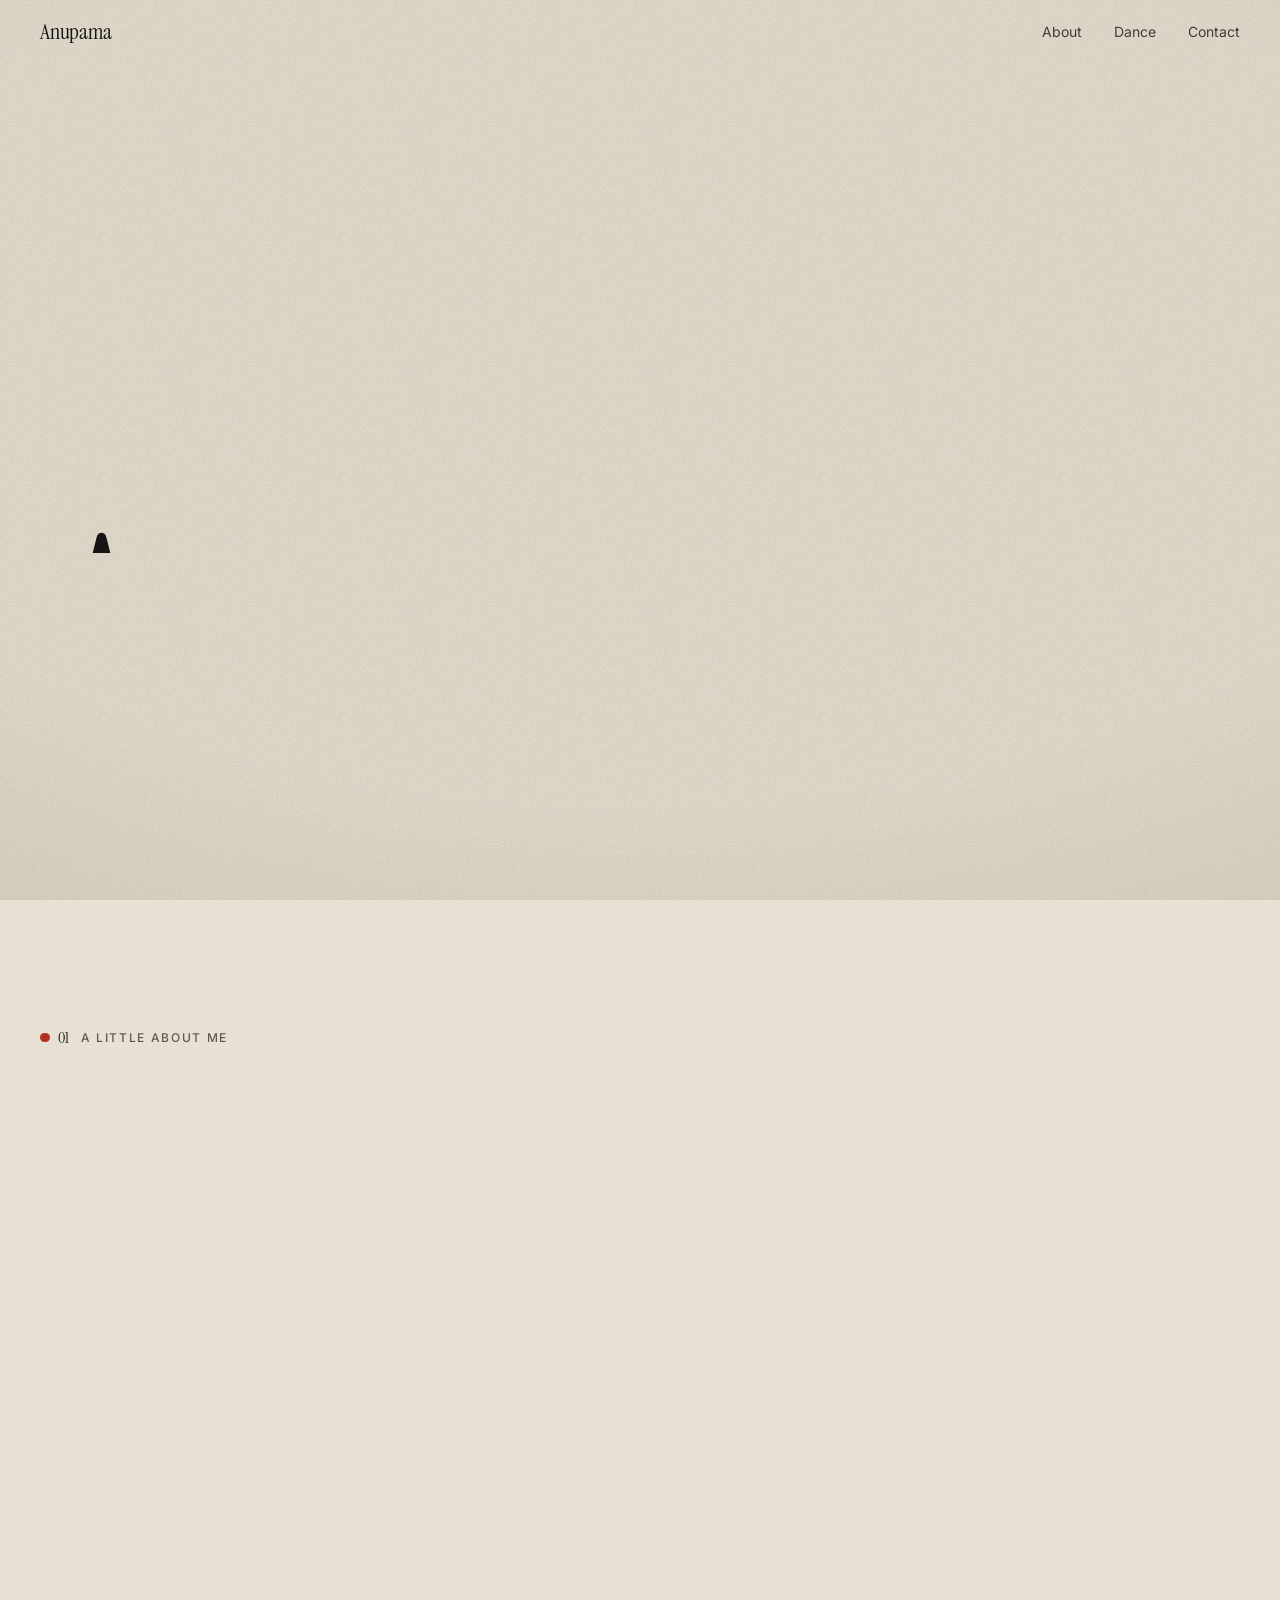
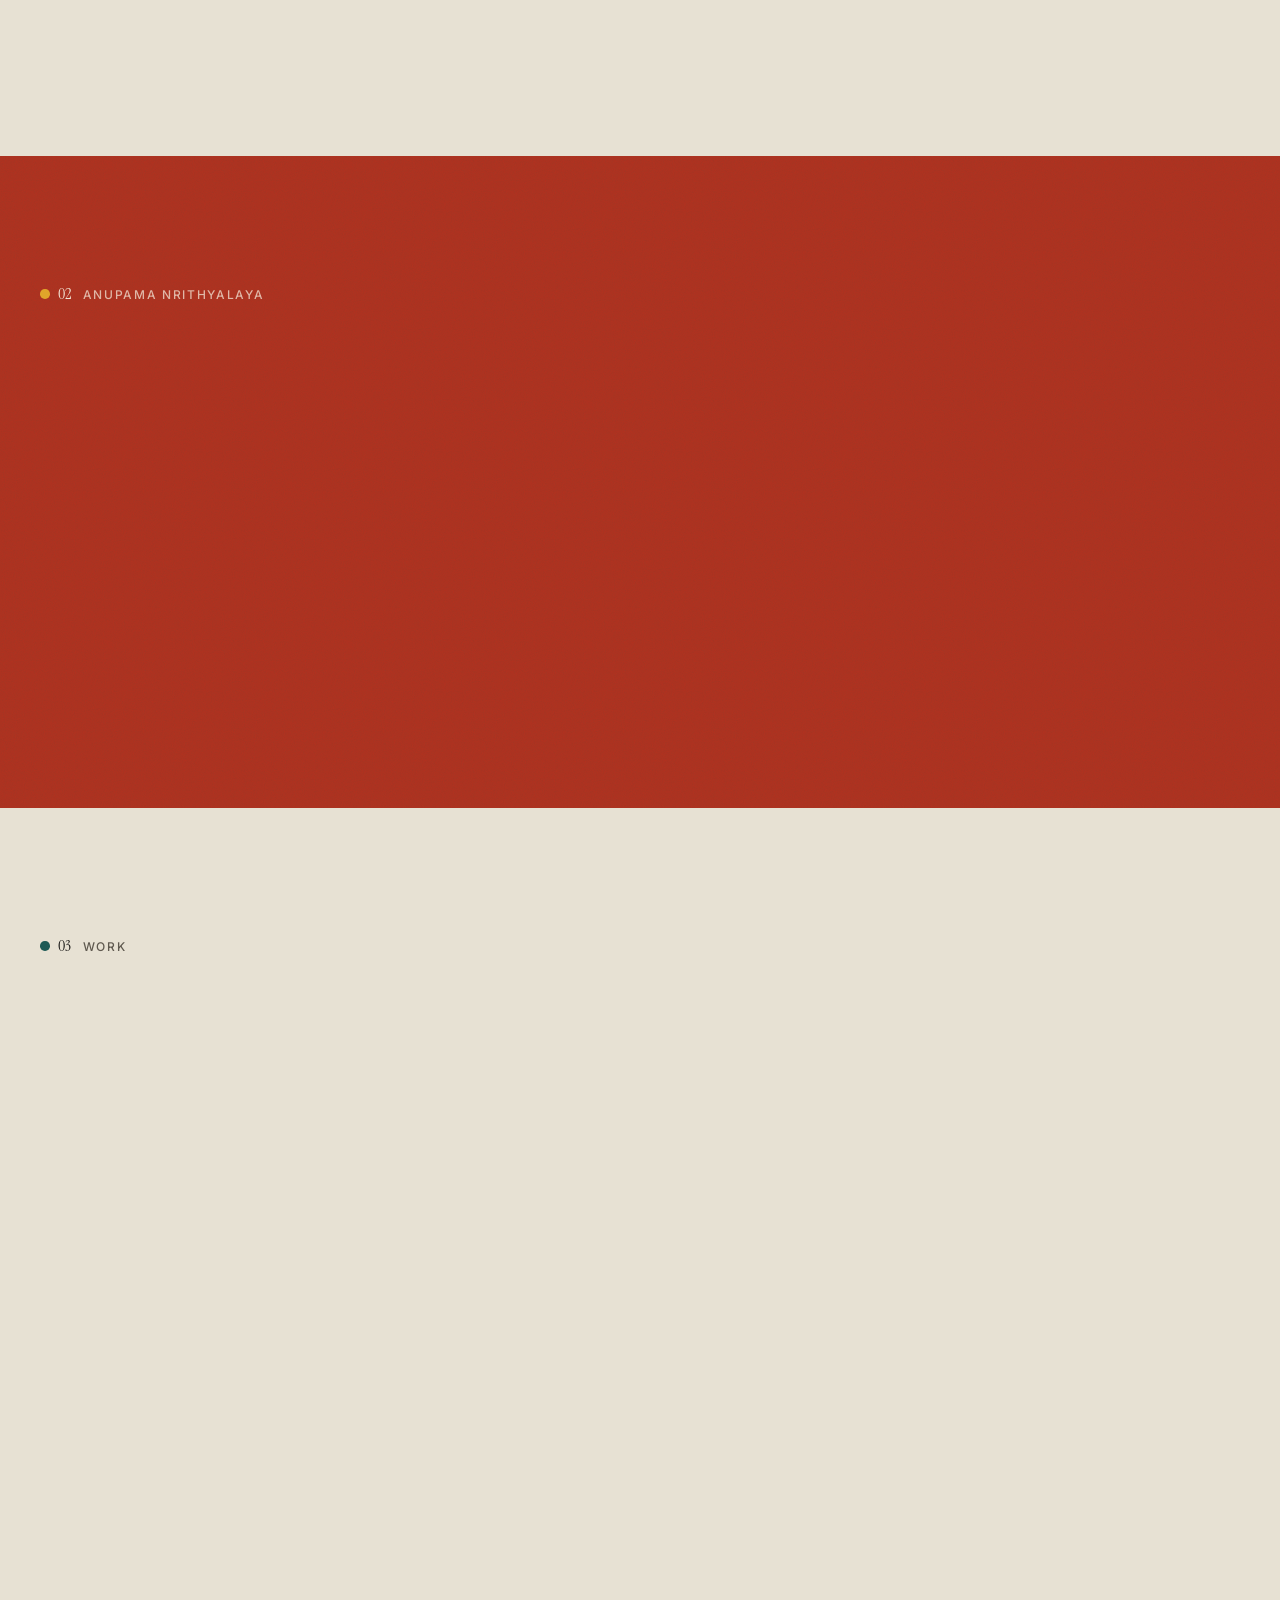
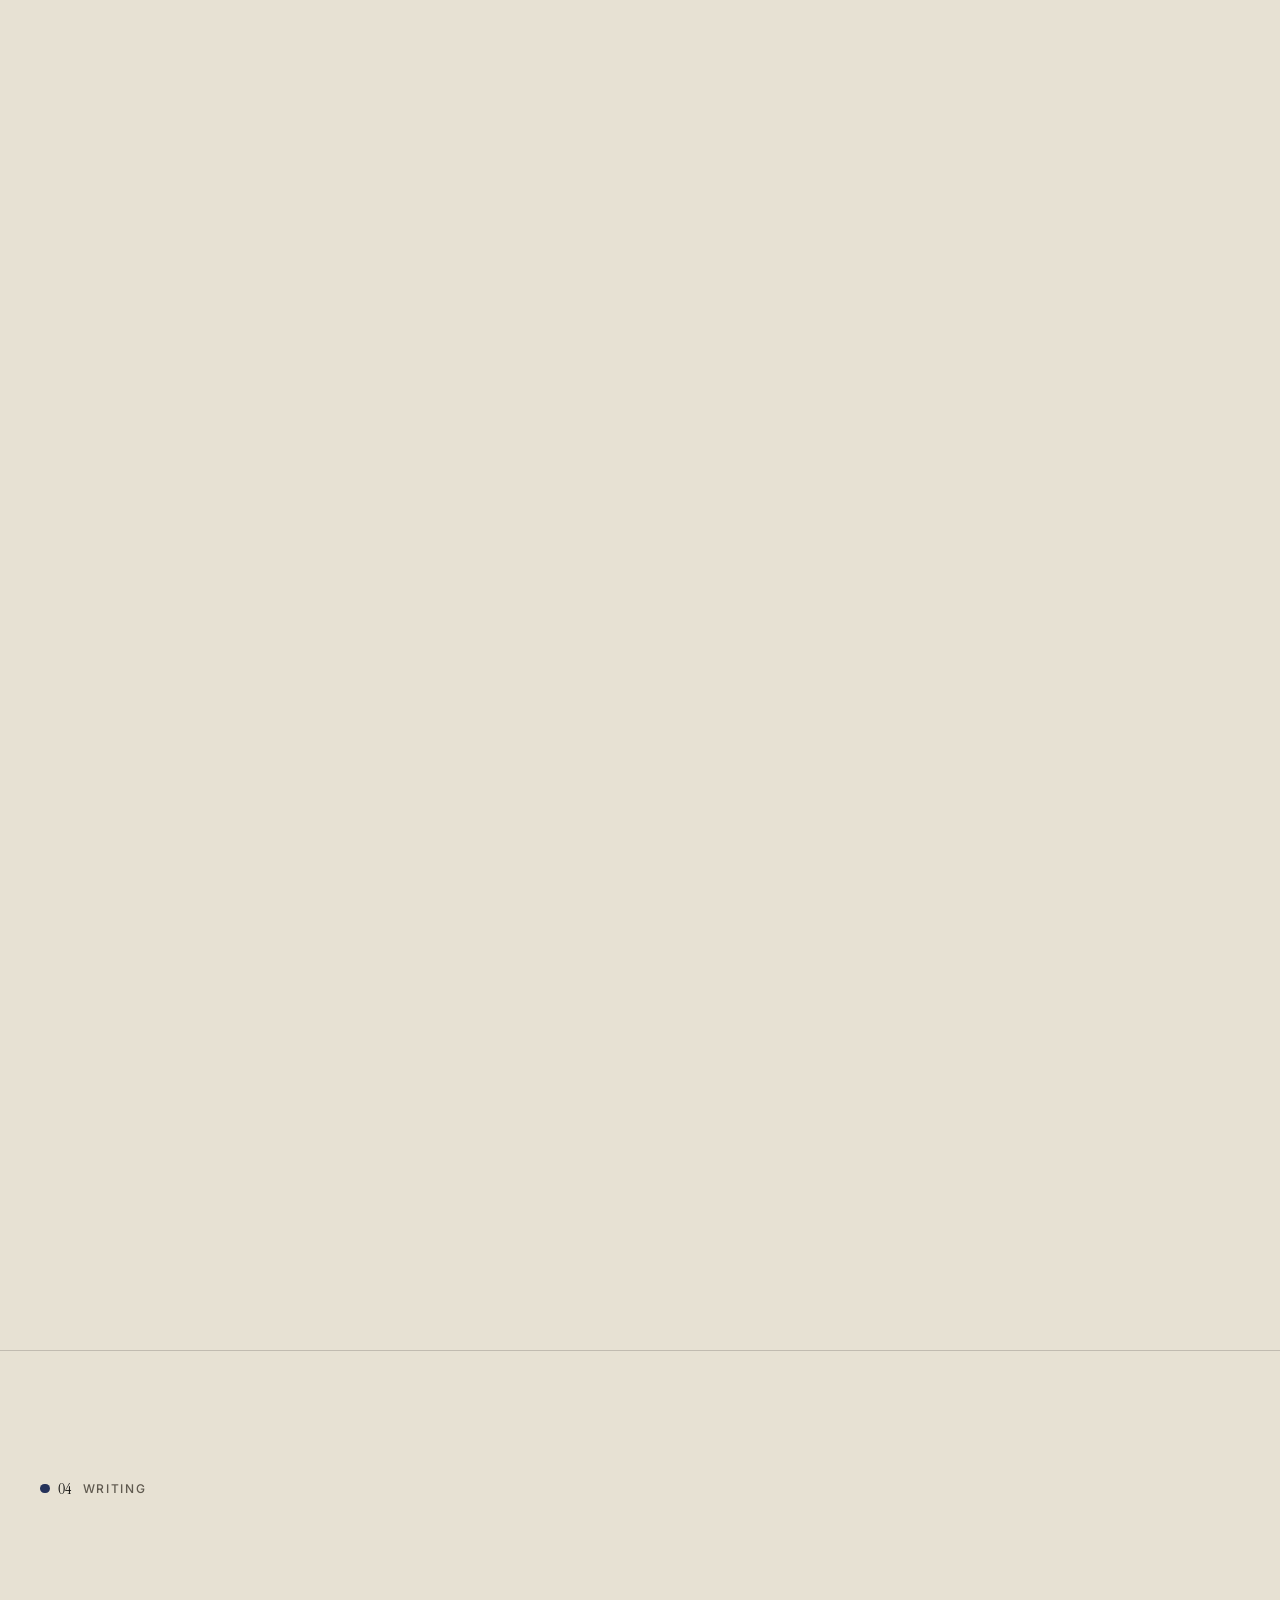
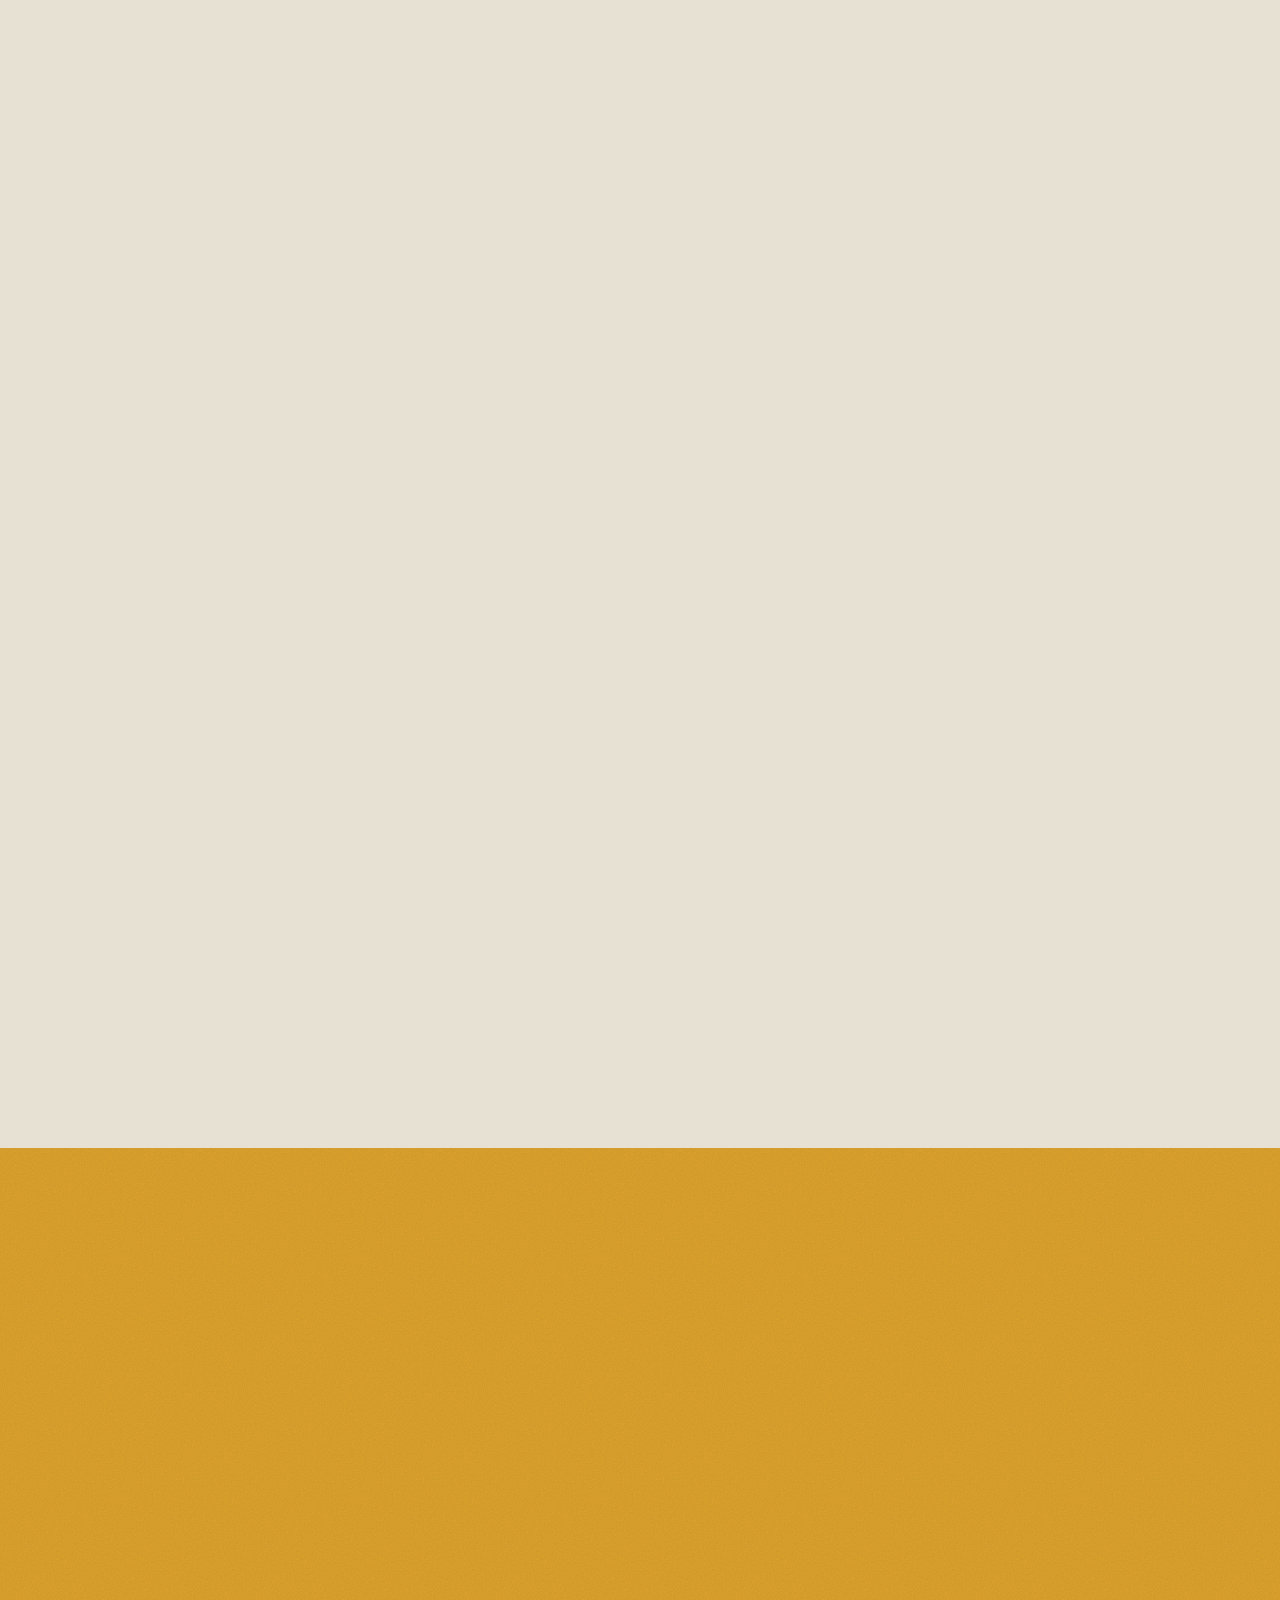
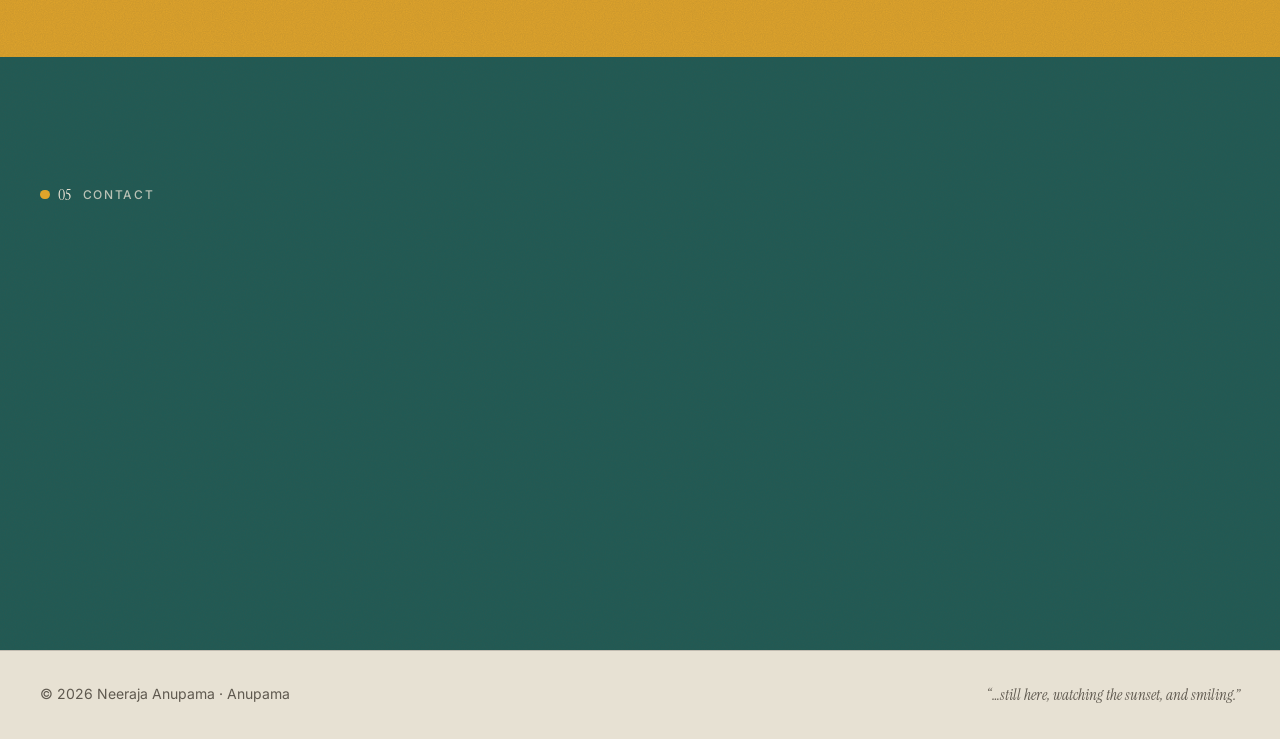
==== commit b3f669c6: "Add Bharatanatyam colour palette: magazine-style colour bands and accents Vermilion, turmeric, peaco" ====
--- a/index.html
+++ b/index.html
@@ -3,412 +3,254 @@
 <head>
   <meta charset="UTF-8" />
   <meta name="viewport" content="width=device-width, initial-scale=1.0" />
-  <title>Neeraja Anupama — Communications, Storytelling & Design</title>
-  <meta name="description" content="Neeraja Anupama — communications professional, writer and designer telling warm, human stories for social impact. Senior Coordinator, Communications at Makkala Jagriti." />
+  <title>Anupama — Neeraja Anupama</title>
+  <meta name="description" content="Anupama — incomparable. The personal world of Neeraja Anupama: writer, storyteller, Bharatanatyam dancer, and founder of Anupama Nrithyalaya." />
   <meta name="author" content="Neeraja Anupama" />
-  <meta property="og:title" content="Neeraja Anupama — Communications & Storytelling" />
-  <meta property="og:description" content="I help good work — and the people behind it — be seen." />
+  <meta name="theme-color" content="#E7E1D3" />
+  <meta property="og:title" content="Anupama — Neeraja Anupama" />
+  <meta property="og:description" content="A name. A meaning. A world of her own." />
   <meta property="og:type" content="website" />
+  <meta property="og:site_name" content="Anupama" />
 
   <link rel="preconnect" href="https://fonts.googleapis.com">
   <link rel="preconnect" href="https://fonts.gstatic.com" crossorigin>
-  <link href="https://fonts.googleapis.com/css2?family=Fraunces:ital,opsz,wght@0,9..144,400..600;1,9..144,400..600&family=Inter:wght@400;500;600;700&display=swap" rel="stylesheet">
+  <link href="https://fonts.googleapis.com/css2?family=Instrument+Serif:ital@0;1&family=Inter:wght@400;500&display=swap" rel="stylesheet">
   <link rel="stylesheet" href="assets/css/style.css" />
-  <link rel="icon" href="data:image/svg+xml,<svg xmlns='http://www.w3.org/2000/svg' viewBox='0 0 48 48'><rect width='48' height='48' rx='12' fill='%23FBF6EC'/><g fill='%23F5B027'><circle cx='24' cy='11' r='6'/><circle cx='24' cy='37' r='6'/><circle cx='11' cy='24' r='6'/><circle cx='37' cy='24' r='6'/><circle cx='15' cy='15' r='6'/><circle cx='33' cy='15' r='6'/><circle cx='15' cy='33' r='6'/><circle cx='33' cy='33' r='6'/></g><circle cx='24' cy='24' r='7' fill='%23E8503A'/></svg>" />
+  <link rel="icon" href="assets/img/favicon.svg" type="image/svg+xml" />
+  <script>document.documentElement.classList.add("js")</script>
 </head>
 <body>
+  <a class="skip" href="#main">Skip to content</a>
 
   <!-- ============ NAV ============ -->
-  <nav class="nav" id="nav">
-    <div class="nav-inner">
-      <a href="#top" class="brand">
-        <svg class="flower doodle" viewBox="0 0 48 48"><g fill="var(--sun)"><circle cx="24" cy="11" r="6.5"/><circle cx="24" cy="37" r="6.5"/><circle cx="11" cy="24" r="6.5"/><circle cx="37" cy="24" r="6.5"/><circle cx="15" cy="15" r="6.5"/><circle cx="33" cy="15" r="6.5"/><circle cx="15" cy="33" r="6.5"/><circle cx="33" cy="33" r="6.5"/></g><circle cx="24" cy="24" r="7.5" fill="var(--tomato)"/></svg>
-        Neeraja
-      </a>
-      <div class="nav-links" id="navLinks">
+  <nav class="nav" id="nav" aria-label="Main">
+    <div class="wrap nav-inner">
+      <a href="#top" class="wordmark" aria-label="Anupama — home">Anupama</a>
+      <div class="nav-links">
         <a href="#about">About</a>
-        <a href="#work">Work</a>
-        <a href="#writing">Writing</a>
-        <a href="#stage">Stage</a>
-        <a href="#contact" class="nav-talk">Let’s talk</a>
-      </div>
-      <button class="nav-toggle" id="navToggle" aria-label="Menu"><span></span><span></span><span></span></button>
+        <a href="dance/">Dance</a>
+        <a href="#contact">Contact</a>
+      </div>
     </div>
   </nav>
 
-  <!-- ============ HERO ============ -->
-  <header class="hero" id="top">
-    <div class="hero-deco" aria-hidden="true">
-      <svg class="d d1 flower-lg float doodle" viewBox="0 0 48 48"><g fill="var(--sun)"><circle cx="24" cy="10" r="8"/><circle cx="24" cy="38" r="8"/><circle cx="10" cy="24" r="8"/><circle cx="38" cy="24" r="8"/><circle cx="14" cy="14" r="8"/><circle cx="34" cy="14" r="8"/><circle cx="14" cy="34" r="8"/><circle cx="34" cy="34" r="8"/></g><circle cx="24" cy="24" r="9" fill="var(--tomato)"/></svg>
-      <svg class="d d2 spin-slow doodle" viewBox="0 0 48 48" fill="none" stroke="var(--tomato)" stroke-width="3" stroke-linecap="round"><circle cx="24" cy="24" r="9" fill="var(--tomato)"/><g><line x1="24" y1="3" x2="24" y2="9"/><line x1="24" y1="39" x2="24" y2="45"/><line x1="3" y1="24" x2="9" y2="24"/><line x1="39" y1="24" x2="45" y2="24"/><line x1="9" y1="9" x2="13" y2="13"/><line x1="35" y1="35" x2="39" y2="39"/><line x1="9" y1="39" x2="13" y2="35"/><line x1="35" y1="13" x2="39" y2="9"/></g></svg>
-      <svg class="d d3 float doodle" viewBox="0 0 60 34"><path d="M4 30a26 26 0 0 1 52 0" fill="none" stroke="var(--tomato)" stroke-width="4" stroke-linecap="round"/><path d="M12 30a18 18 0 0 1 36 0" fill="none" stroke="var(--sun)" stroke-width="4" stroke-linecap="round"/><path d="M20 30a10 10 0 0 1 20 0" fill="none" stroke="var(--blue)" stroke-width="4" stroke-linecap="round"/></svg>
-      <svg class="d d4 doodle" viewBox="0 0 24 24" fill="var(--blue)"><path d="M12 0l2.6 8.4L23 9.5l-6.8 5 2.4 8.5L12 18.2 5.4 23l2.4-8.5L1 9.5l8.4-1.1z"/></svg>
-    </div>
-    <div class="wrap">
-      <div class="hero-hi reveal">
-        <svg class="wave doodle" viewBox="0 0 24 24" fill="var(--sun)"><path d="M12 2l1.8 5.6L19.4 6l-3.8 4.4L21 12l-5.4 1.6 3.8 4.4-5.6-1.6L12 22l-1.8-5.6L4.6 18l3.8-4.4L3 12l5.4-1.6L4.6 6l5.6 1.6z"/></svg>
-        Hi, I’m <b>Neeraja Anupama</b>
-      </div>
-      <h1 class="reveal d1">I help good work — and the people behind it — <span class="u">be seen<svg viewBox="0 0 200 12" preserveAspectRatio="none" fill="none"><path d="M2 8c40-7 100-7 196 0" stroke="currentColor" stroke-width="4" stroke-linecap="round"/></svg></span>.</h1>
-      <p class="hero-sub reveal d2">Communications, writing &amp; design for mission-driven work. Currently <strong>Senior Coordinator, Communications</strong> at Makkala Jagriti — telling the story of two decades spent nurturing children.</p>
-      <div class="hero-actions reveal d3">
-        <a href="#work" class="btn btn--solid">See my work
-          <svg viewBox="0 0 24 24" fill="none" stroke="currentColor" stroke-width="2.2"><path d="M5 12h14M13 6l6 6-6 6"/></svg>
-        </a>
-        <a href="#contact" class="btn">Say hello</a>
-      </div>
-      <div class="hero-chips reveal d3">
-        <span class="chip"><span class="dot" style="background:var(--tomato)"></span> Writing</span>
-        <span class="chip"><span class="dot" style="background:var(--blue)"></span> Design</span>
-        <span class="chip"><span class="dot" style="background:var(--sun)"></span> Film &amp; Video</span>
-        <span class="chip"><span class="dot" style="background:var(--green)"></span> Social &amp; Strategy</span>
-      </div>
-    </div>
-    <div class="scroll-hint"><span>Scroll</span>
-      <svg class="arrowdown" viewBox="0 0 24 24" fill="none" stroke="currentColor" stroke-width="2"><path d="M12 5v14M6 13l6 6 6-6"/></svg>
-    </div>
-  </header>
-
-  <!-- ============ ABOUT ============ -->
-  <section class="section" id="about">
-    <div class="wrap about">
-      <div class="about-text reveal">
-        <p class="eyebrow">
-          <svg class="doodle" viewBox="0 0 24 24" fill="var(--tomato)"><circle cx="12" cy="12" r="11"/></svg>
-          A little about me
-        </p>
-        <p class="about-lead">I grew up between languages and landscapes — Kerala’s coastline, Delhi’s poetry evenings, Bengaluru’s classrooms — and somewhere along the way, <em>storytelling</em> tied them all together.</p>
-        <p>I’m a communications professional with three years across content, design and digital strategy. My work lives where <strong>words, images and impact</strong> meet — turning the quiet, everyday work of social-change organisations into stories people actually feel.</p>
-        <p>At <strong>Makkala Jagriti</strong>, I write the newsletters and blogs, design the reports and learning resources, script and edit the films, and hold the brand together across every channel and event. Off the clock, I’m a literature graduate, a published author, a dancer, and an incurable <em>flâneur</em> — happiest wandering a city, collecting small moments to write about later.</p>
-        <div class="about-tags">
-          <span>Storytelling</span><span>Content strategy</span><span>Graphic design</span><span>Photography &amp; video</span><span>Campaigns</span><span>Newsletters</span><span>Coordination</span>
-        </div>
-      </div>
-      <div class="about-side reveal d2">
-        <div class="side-tile t-sun">
-          <svg class="doodle" viewBox="0 0 48 48" fill="none" stroke="var(--ink)" stroke-width="3" stroke-linecap="round"><circle cx="24" cy="24" r="8" fill="var(--ink)"/><g opacity=".9"><line x1="24" y1="4" x2="24" y2="10"/><line x1="24" y1="38" x2="24" y2="44"/><line x1="4" y1="24" x2="10" y2="24"/><line x1="38" y1="24" x2="44" y2="24"/><line x1="10" y1="10" x2="14" y2="14"/><line x1="34" y1="34" x2="38" y2="38"/><line x1="10" y1="38" x2="14" y2="34"/><line x1="34" y1="14" x2="38" y2="10"/></g></svg>
-          <div class="big">3+</div>
-          <div class="lbl">years telling stories in the social sector</div>
-        </div>
-        <div class="t-two">
-          <div class="side-tile t-green">
-            <div class="big">130K+</div>
-            <div class="lbl">impressions built in a year</div>
-          </div>
-          <div class="side-tile t-pink">
-            <div class="big">46%</div>
-            <div class="lbl">follower growth, planned</div>
-          </div>
-        </div>
-      </div>
-    </div>
-  </section>
-
-  <!-- ============ CAPABILITIES ============ -->
-  <section class="section" id="capabilities">
-    <div class="wrap">
-      <div class="section-head reveal">
-        <p class="eyebrow">
-          <svg class="doodle" viewBox="0 0 24 24" fill="var(--sun)"><path d="M12 1l2 6 6 .5-4.5 4L23 22l-6-3.5L12 23l-5-4.5L1 22l3.5-6.5L0 11.5l6-.5z"/></svg>
-          What I can do
-        </p>
-        <h2 class="section-title">From a blank page to a published frame.</h2>
-        <p class="section-lead">I can carry an idea the whole way — through strategy, story, design and distribution.</p>
-      </div>
-      <div class="cap-grid">
-        <div class="cap reveal">
-          <div class="cap-ic ic-tomato"><svg viewBox="0 0 24 24" fill="none" stroke="currentColor" stroke-width="1.8"><path d="M4 19.5A2.5 2.5 0 016.5 17H20M4 4.5A2.5 2.5 0 016.5 2H20v20H6.5A2.5 2.5 0 014 19.5z"/></svg></div>
-          <h3>Writing &amp; Editorial</h3>
-          <p>Features, blogs, newsletters and human-interest stories — clear, warm, true to voice. Managed across WordPress, Mailchimp &amp; Zoho.</p>
-        </div>
-        <div class="cap reveal d1">
-          <div class="cap-ic ic-blue"><svg viewBox="0 0 24 24" fill="none" stroke="currentColor" stroke-width="1.8"><rect x="3" y="3" width="18" height="18" rx="2"/><path d="M3 9h18M9 21V9"/></svg></div>
-          <h3>Design &amp; Publications</h3>
-          <p>Annual reports, manuals, workbooks, social creatives and event collateral — on-brand and built to be understood.</p>
-        </div>
-        <div class="cap reveal d2">
-          <div class="cap-ic ic-sun"><svg viewBox="0 0 24 24" fill="none" stroke="currentColor" stroke-width="1.8"><path d="M23 7l-7 5 7 5V7z"/><rect x="1" y="5" width="15" height="14" rx="2"/></svg></div>
-          <h3>Film &amp; Video</h3>
-          <p>Scripting, filming and editing short films that carry a programme’s heart — from concept to a cut that moves people.</p>
-        </div>
-        <div class="cap reveal">
-          <div class="cap-ic ic-green"><svg viewBox="0 0 24 24" fill="none" stroke="currentColor" stroke-width="1.8"><path d="M3 3v18h18"/><path d="M7 15l4-4 3 3 5-6"/></svg></div>
-          <h3>Social &amp; Strategy</h3>
-          <p>Data-informed content planning that grew an organisation to 130K+ impressions and 46% follower growth in one year.</p>
-        </div>
-        <div class="cap reveal d1">
-          <div class="cap-ic ic-pink"><svg viewBox="0 0 24 24" fill="none" stroke="currentColor" stroke-width="1.8"><path d="M12 2l2.4 7.4H22l-6 4.5 2.3 7.1-6.3-4.6L5.7 21l2.3-7.1-6-4.5h7.6z"/></svg></div>
-          <h3>Brand &amp; Events</h3>
-          <p>Branding and collateral for flagship events — a 400-child dance musical, a 20-year milestone, a learning showcase.</p>
-        </div>
-        <div class="cap reveal d2">
-          <div class="cap-ic ic-plum"><svg viewBox="0 0 24 24" fill="none" stroke="currentColor" stroke-width="1.8"><path d="M17 21v-2a4 4 0 00-4-4H5a4 4 0 00-4 4v2M9 11a4 4 0 100-8 4 4 0 000 8zM23 21v-2a4 4 0 00-3-3.87M16 3.13a4 4 0 010 7.75"/></svg></div>
-          <h3>Coordination</h3>
-          <p>Liaising across teams, developers and agencies — including leading a full website revamp end to end.</p>
-        </div>
-      </div>
-    </div>
-  </section>
-
-  <!-- ============ WORK (bento) ============ -->
-  <section class="section" id="work">
-    <div class="wrap">
-      <div class="section-head reveal">
-        <p class="eyebrow">
-          <svg class="doodle" viewBox="0 0 24 24" fill="var(--blue)"><circle cx="12" cy="12" r="11"/></svg>
-          Selected work
-        </p>
-        <h2 class="section-title">Reports, manuals &amp; films people actually use.</h2>
-        <p class="section-lead">Design that carries meaning and films that carry heart — most of it made at Makkala Jagriti. Tap a cover to view; hit play to watch.</p>
-      </div>
-
-      <div class="bento">
-        <!-- hero design -->
-        <div class="cell big" data-full="assets/img/design/annual-report.jpg" data-cap="Annual Report 2023–24 · Makkala Jagriti — Celebrating 2 Decades">
-          <img src="assets/img/design/annual-report.jpg" alt="Makkala Jagriti Annual Report 2023-24" loading="lazy">
-          <span class="badge"><svg viewBox="0 0 24 24" stroke-width="2"><circle cx="11" cy="11" r="7"/><path d="M21 21l-4.3-4.3M11 8v6M8 11h6"/></svg></span>
-          <div class="cap-in"><div class="k">Annual Report · Design</div><h4>Celebrating 2 Decades of Infinite Possibilities</h4></div>
-        </div>
-        <!-- film wide -->
-        <a class="cell wide" href="https://www.youtube.com/@makkalajagriti" target="_blank" rel="noopener">
-          <img src="assets/img/films/makkala-raaga.jpg" alt="The Untold Tales Behind Makkala Raaga" loading="lazy">
-          <span class="play"><svg viewBox="0 0 24 24"><path d="M8 5v14l11-7z"/></svg></span>
-          <div class="cap-in"><div class="k">Short Film</div><h4>The Untold Tales of Makkala Raaga</h4></div>
-        </a>
-        <!-- note -->
-        <div class="cell note n-sun">
-          <svg class="doodle" viewBox="0 0 48 48" fill="none" stroke="var(--ink)" stroke-width="3" stroke-linecap="round"><circle cx="24" cy="24" r="8" fill="var(--ink)"/><g><line x1="24" y1="5" x2="24" y2="10"/><line x1="24" y1="38" x2="24" y2="43"/><line x1="5" y1="24" x2="10" y2="24"/><line x1="38" y1="24" x2="43" y2="24"/><line x1="10.5" y1="10.5" x2="14" y2="14"/><line x1="34" y1="34" x2="37.5" y2="37.5"/><line x1="10.5" y1="37.5" x2="14" y2="34"/><line x1="34" y1="14" x2="37.5" y2="10.5"/></g></svg>
-          <div class="big">20</div>
-          <div class="txt">years of impact, told in one report</div>
-        </div>
-        <!-- design -->
-        <div class="cell" data-full="assets/img/design/comms-calm-storm.jpg" data-cap="Comms in Calm and the Storm — a communications handbook">
-          <img src="assets/img/design/comms-calm-storm.jpg" alt="Comms in Calm and the Storm" loading="lazy">
-          <span class="badge"><svg viewBox="0 0 24 24" stroke-width="2"><circle cx="11" cy="11" r="7"/><path d="M21 21l-4.3-4.3M11 8v6M8 11h6"/></svg></span>
-          <div class="cap-in"><div class="k">Handbook</div><h4>Comms in Calm &amp; the Storm</h4></div>
-        </div>
-        <!-- film wide -->
-        <a class="cell wide" href="https://www.youtube.com/@makkalajagriti" target="_blank" rel="noopener">
-          <img src="assets/img/films/rising-changemakers.jpg" alt="Rising Changemakers" loading="lazy">
-          <span class="play"><svg viewBox="0 0 24 24"><path d="M8 5v14l11-7z"/></svg></span>
-          <div class="cap-in"><div class="k">Short Film</div><h4>Rising Changemakers — Asiya &amp; Anjum</h4></div>
-        </a>
-        <!-- design -->
-        <div class="cell" data-full="assets/img/design/childrens-committee.jpg" data-cap="Children’s Committee · CCI Manual (English)">
-          <img src="assets/img/design/childrens-committee.jpg" alt="Children's Committee CCI Manual" loading="lazy">
-          <span class="badge"><svg viewBox="0 0 24 24" stroke-width="2"><circle cx="11" cy="11" r="7"/><path d="M21 21l-4.3-4.3M11 8v6M8 11h6"/></svg></span>
-          <div class="cap-in"><div class="k">Manual</div><h4>Children’s Committee</h4></div>
-        </div>
-        <!-- note -->
-        <div class="cell note n-tomato">
-          <svg class="doodle" viewBox="0 0 48 48" fill="none" stroke="var(--cream-on)" stroke-width="3" stroke-linecap="round"><path d="M6 40a34 34 0 0 1 36 0" opacity=".35"/><path d="M14 40a24 24 0 0 1 20 0" opacity=".6"/><path d="M22 40a12 12 0 0 1 4 0"/></svg>
-          <div class="big">6</div>
-          <div class="txt">field manuals designed for CCIs</div>
-        </div>
-        <!-- film wide -->
-        <a class="cell wide" href="https://www.youtube.com/@makkalajagriti" target="_blank" rel="noopener">
-          <img src="assets/img/films/building-brighter-futures.jpg" alt="Building Brighter Futures" loading="lazy">
-          <span class="play"><svg viewBox="0 0 24 24"><path d="M8 5v14l11-7z"/></svg></span>
-          <div class="cap-in"><div class="k">Short Film</div><h4>Building Brighter Futures</h4></div>
-        </a>
-        <!-- design -->
-        <div class="cell" data-full="assets/img/design/safe-corner.jpg" data-cap="Safe Corner · CCI Manual (English)">
-          <img src="assets/img/design/safe-corner.jpg" alt="Safe Corner CCI Manual" loading="lazy">
-          <span class="badge"><svg viewBox="0 0 24 24" stroke-width="2"><circle cx="11" cy="11" r="7"/><path d="M21 21l-4.3-4.3M11 8v6M8 11h6"/></svg></span>
-          <div class="cap-in"><div class="k">Manual</div><h4>Safe Corner</h4></div>
-        </div>
-        <!-- design -->
-        <div class="cell" data-full="assets/img/design/greeting-circle.jpg" data-cap="Greeting Circle · CCI Manual (English)">
-          <img src="assets/img/design/greeting-circle.jpg" alt="Greeting Circle CCI Manual" loading="lazy">
-          <span class="badge"><svg viewBox="0 0 24 24" stroke-width="2"><circle cx="11" cy="11" r="7"/><path d="M21 21l-4.3-4.3M11 8v6M8 11h6"/></svg></span>
-          <div class="cap-in"><div class="k">Manual</div><h4>Greeting Circle</h4></div>
-        </div>
-        <!-- film wide -->
-        <a class="cell wide" href="https://www.youtube.com/@makkalajagriti" target="_blank" rel="noopener">
-          <img src="assets/img/films/day-of-play.jpg" alt="International Day of Play" loading="lazy">
-          <span class="play"><svg viewBox="0 0 24 24"><path d="M8 5v14l11-7z"/></svg></span>
-          <div class="cap-in"><div class="k">Campaign Film</div><h4>Happy International Day of Play!</h4></div>
-        </a>
-        <!-- design -->
-        <div class="cell" data-full="assets/img/design/kitchen-gardening.jpg" data-cap="Kitchen Gardening · CCI Manual (English)">
-          <img src="assets/img/design/kitchen-gardening.jpg" alt="Kitchen Gardening CCI Manual" loading="lazy">
-          <span class="badge"><svg viewBox="0 0 24 24" stroke-width="2"><circle cx="11" cy="11" r="7"/><path d="M21 21l-4.3-4.3M11 8v6M8 11h6"/></svg></span>
-          <div class="cap-in"><div class="k">Manual</div><h4>Kitchen Gardening</h4></div>
-        </div>
-        <!-- note -->
-        <div class="cell note n-blue">
-          <svg class="doodle" viewBox="0 0 24 24" fill="var(--cream-on)"><path d="M12 1l2 6 6 .5-4.5 4L23 22l-6-3.5L12 23l-5-4.5L1 22l3.5-6.5L0 11.5l6-.5z"/></svg>
-          <div class="big">5K+</div>
-          <div class="txt">audience engaged, one story at a time</div>
-        </div>
-        <!-- film wide -->
-        <a class="cell wide" href="https://www.youtube.com/@makkalajagriti" target="_blank" rel="noopener">
-          <img src="assets/img/films/one-step-closer.jpg" alt="One Step Closer" loading="lazy">
-          <span class="play"><svg viewBox="0 0 24 24"><path d="M8 5v14l11-7z"/></svg></span>
-          <div class="cap-in"><div class="k">Short Film</div><h4>One Step Closer</h4></div>
-        </a>
-        <!-- note -->
-        <div class="cell note n-green">
-          <svg class="doodle" viewBox="0 0 48 48" fill="var(--cream-on)"><g><circle cx="24" cy="12" r="7"/><circle cx="24" cy="36" r="7"/><circle cx="12" cy="24" r="7"/><circle cx="36" cy="24" r="7"/></g><circle cx="24" cy="24" r="7.5" fill="rgba(0,0,0,.15)"/></svg>
-          <div class="big">400</div>
-          <div class="txt">children on one stage — Makkala Raga</div>
-        </div>
-        <!-- film -->
-        <a class="cell" href="https://www.youtube.com/@makkalajagriti" target="_blank" rel="noopener">
-          <img src="assets/img/films/one-moment-courage.jpg" alt="One moment of courage" loading="lazy">
-          <span class="play"><svg viewBox="0 0 24 24"><path d="M8 5v14l11-7z"/></svg></span>
-          <div class="cap-in"><div class="k">Story Film</div><h4>One Moment of Courage</h4></div>
-        </a>
-      </div>
-      <p class="section-lead reveal" style="font-size:.85rem; color:var(--ink-3); margin-top:1.4rem">Films link to the Makkala Jagriti channel for now — swap in each video’s direct link when ready.</p>
-    </div>
-  </section>
-
-  <!-- ============ WRITING ============ -->
-  <section class="section" id="writing">
-    <div class="wrap">
-      <div class="section-head reveal">
-        <p class="eyebrow">
-          <svg class="doodle" viewBox="0 0 24 24" fill="var(--green)"><circle cx="12" cy="12" r="11"/></svg>
-          Words with a heartbeat
-        </p>
-        <h2 class="section-title">Selected writing.</h2>
-        <p class="section-lead">Feature articles, field essays and reflections — mostly about children, learning and the people quietly changing lives. A few are just for the love of language.</p>
-      </div>
-
-      <div class="writing">
-        <a class="write-featured reveal" href="assets/docs/facilitator-journey.pdf" target="_blank" rel="noopener">
-          <svg class="deco doodle" viewBox="0 0 48 48"><g fill="var(--sun)" opacity=".9"><circle cx="24" cy="10" r="8"/><circle cx="24" cy="38" r="8"/><circle cx="10" cy="24" r="8"/><circle cx="38" cy="24" r="8"/><circle cx="14" cy="14" r="8"/><circle cx="34" cy="14" r="8"/><circle cx="14" cy="34" r="8"/><circle cx="34" cy="34" r="8"/></g><circle cx="24" cy="24" r="9" fill="var(--tomato)"/></svg>
-          <span class="k">Featured Feature Article</span>
-          <h3>I Am, Because of You</h3>
-          <p>A facilitator’s journey to rewriting her own life — how a childhood inside a Child Care Institution became Monica’s greatest gift to the children she now teaches.</p>
-          <blockquote class="fq">“In a way she is rewriting her own story here. A beautiful, poetic justice.”</blockquote>
-          <span class="arrow-link">Read the feature <svg viewBox="0 0 24 24" fill="none" stroke="currentColor" stroke-width="2"><path d="M7 17L17 7M7 7h10v10"/></svg></span>
-        </a>
-
-        <div class="write-list reveal d1">
-          <a class="wrow" href="assets/docs/ecce-hd-kote.pdf" target="_blank" rel="noopener">
-            <span><span class="wt">Early Childhood Care &amp; Education in HD Kote</span><span class="wd">Nurturing the earliest years of learning in rural Karnataka.</span></span>
-            <span class="wk">Feature <svg viewBox="0 0 24 24" fill="none" stroke="currentColor" stroke-width="2"><path d="M7 17L17 7M7 7h10v10"/></svg></span>
+  <main id="main">
+
+    <!-- ============ HERO — Anupama, defined ============ -->
+    <header class="hero" id="top">
+      <div class="wrap">
+        <div class="hero-top label seq">
+          <span>Entry · Sanskrit</span>
+          <span>Neeraja Anupama</span>
+        </div>
+
+        <div class="hero-stage">
+          <h1 class="name" id="name">
+            <span class="visually-hidden">Anupama</span>
+            <span aria-hidden="true"><span class="ch"><span class="mask"><span class="g">A</span></span></span><span class="ch"><span class="mask"><span class="g">n</span></span></span><span class="ch"><span class="mask"><span class="g">u</span></span></span><span class="ch"><span class="mask"><span class="g">p</span></span></span><span class="ch"><span class="mask"><span class="g">a</span></span></span><span class="ch"><span class="mask"><span class="g">m</span></span></span><span class="ch"><span class="mask"><span class="g">a</span></span></span></span>
+          </h1>
+
+          <!-- Pronunciation & meaning: confirm with Neeraja before treating as final (see README). -->
+          <div class="def">
+            <p class="def-pron seq">
+              <span class="ipa">/ uh·noo·puh·maa /</span><br />
+              <i>proper name</i> · from Sanskrit <span class="dev" lang="sa">अनुपमा</span>,<br />
+              <i>an-</i> “without” + <i>upamā</i> “comparison”
+            </p>
+            <div class="def-sense seq">
+              <p><span class="n">1.</span><span class="def-word">incomparable</span></p>
+              <p class="def-gloss">Beyond comparison. One of a kind. Entirely her own.</p>
+            </div>
+            <p class="def-tag seq">A name. A meaning.<br />A world of her own.</p>
+          </div>
+        </div>
+
+        <div class="hero-foot seq">
+          <a class="scroll-cue" href="#about"><span class="line" aria-hidden="true"></span> Discover her world</a>
+          <span class="label">Bengaluru, India</span>
+        </div>
+      </div>
+    </header>
+
+    <!-- ============ ABOUT ============ -->
+    <section class="section" id="about" aria-labelledby="about-title">
+      <div class="wrap grid">
+        <p class="sec-label label"><span class="num">01</span> A little about me</p>
+        <div class="sec-body">
+          <h2 class="display about-lead reveal" id="about-title">I’m Neeraja Anupama.</h2>
+          <div class="about-cols">
+            <div class="prose reveal">
+              <p class="lead" style="color:var(--ink)">Anupama is inspired by the idea of being incomparable — not by being better than anyone else, but by being <em>unmistakably yourself.</em></p>
+              <p style="margin-top:var(--s-5)">This space brings together the things that shape me, the things I care about, and the journey I’m building along the way.</p>
+              <p>One part of that journey is dance: a space for expression, learning, and sharing what I love with others.</p>
+              <p>Anupama is a reflection of who I am today and an idea I hope to grow into something meaningful.</p>
+              <p class="about-sign">One name. One story. <em>Always becoming.</em></p>
+            </div>
+
+            <div class="reveal">
+              <!-- Portrait: drop a photo at assets/img/portrait.jpg and uncomment.
+              <img class="portrait" src="assets/img/portrait.jpg" alt="Neeraja Anupama" width="800" height="1000" loading="lazy" style="margin-bottom:var(--s-6)">
+              -->
+              <dl class="facts">
+                <div><dt>Based in</dt><dd>Bengaluru, India</dd></div>
+                <div><dt>Work</dt><dd>Communications, writing &amp; design — Senior Coordinator, Communications at Makkala Jagriti</dd></div>
+                <div><dt>Words</dt><dd>Literature graduate; published in <em>Subliminal Stitches</em> (2021) &amp; The New Leam (2020)</dd></div>
+                <div><dt>Movement</dt><dd>Bharatanatyam dancer, performer, and now a teacher — <a class="link" href="dance/">Anupama Nrithyalaya</a></dd></div>
+              </dl>
+            </div>
+          </div>
+        </div>
+      </div>
+    </section>
+
+    <!-- ============ DANCE TEASER ============ -->
+    <section class="section band band--vermilion" id="dance" aria-labelledby="dance-title">
+      <div class="wrap grid">
+        <p class="sec-label label"><span class="num">02</span> Anupama Nrithyalaya</p>
+        <div class="sec-body reveal">
+          <a class="teaser" href="dance/">
+            <h2 class="display teaser-title" id="dance-title">Find your rhythm.<br /><span class="it">Discover your expression.</span></h2>
           </a>
-          <a class="wrow" href="assets/docs/beyond-the-wilderness.pdf" target="_blank" rel="noopener">
-            <span><span class="wt">Beyond the Wilderness</span><span class="wd">What an Anganwadi Habba taught me about early learning.</span></span>
-            <span class="wk">Essay <svg viewBox="0 0 24 24" fill="none" stroke="currentColor" stroke-width="2"><path d="M7 17L17 7M7 7h10v10"/></svg></span>
-          </a>
-          <a class="wrow" href="assets/docs/when-play-is-denied.pdf" target="_blank" rel="noopener">
-            <span><span class="wt">When Play Is Denied</span><span class="wd">Childhood, safety, and the lessons we carry.</span></span>
-            <span class="wk">Essay <svg viewBox="0 0 24 24" fill="none" stroke="currentColor" stroke-width="2"><path d="M7 17L17 7M7 7h10v10"/></svg></span>
-          </a>
-          <a class="wrow" href="assets/docs/trust-healing-cci.pdf" target="_blank" rel="noopener">
-            <span><span class="wt">The Art of Building Trust</span><span class="wd">Healing and facilitation inside a Child Care Institution.</span></span>
-            <span class="wk">Essay <svg viewBox="0 0 24 24" fill="none" stroke="currentColor" stroke-width="2"><path d="M7 17L17 7M7 7h10v10"/></svg></span>
-          </a>
-          <a class="wrow" href="assets/docs/fathers-anganwadi-habba.pdf" target="_blank" rel="noopener">
-            <span><span class="wt">A Heart-Warming Shift</span><span class="wd">When fathers showed up at the Anganwadi Habba.</span></span>
-            <span class="wk">Reflection <svg viewBox="0 0 24 24" fill="none" stroke="currentColor" stroke-width="2"><path d="M7 17L17 7M7 7h10v10"/></svg></span>
-          </a>
-          <a class="wrow" href="assets/docs/importance-of-childcare-homes.pdf" target="_blank" rel="noopener">
-            <span><span class="wt">The Importance of Childcare Homes</span><span class="wd">Nurturing today’s citizens for a stronger nation.</span></span>
-            <span class="wk">Essay <svg viewBox="0 0 24 24" fill="none" stroke="currentColor" stroke-width="2"><path d="M7 17L17 7M7 7h10v10"/></svg></span>
-          </a>
-        </div>
-      </div>
-
-      <div class="write-more reveal">
-        <a href="https://medium.com/@neerajaanupama8" target="_blank" rel="noopener" class="btn btn--sun">
-          <svg viewBox="0 0 24 24" fill="currentColor"><path d="M13.54 12a4.62 4.62 0 11-9.24 0 4.62 4.62 0 019.24 0zm5.07 0c0 2.4-.81 4.35-1.81 4.35s-1.81-1.95-1.81-4.35.81-4.35 1.81-4.35S18.6 9.6 18.6 12M24 12c0 2.15-.28 3.9-.63 3.9s-.63-1.75-.63-3.9.28-3.9.63-3.9.63 1.74.63 3.9"/></svg>
-          More essays &amp; poetry on Medium
-        </a>
-        <span class="pub-note">Published author — <em>Subliminal Stitches</em> (2021) &amp; The New Leam (2020).</span>
-      </div>
-    </div>
-  </section>
-
-  <!-- ============ INTERLUDE ============ -->
-  <section class="section interlude reveal">
-    <div class="wrap">
-      <svg class="qd doodle" viewBox="0 0 60 34"><path d="M4 30a26 26 0 0 1 52 0" fill="none" stroke="var(--tomato)" stroke-width="4" stroke-linecap="round"/><path d="M13 30a17 17 0 0 1 34 0" fill="none" stroke="var(--sun)" stroke-width="4" stroke-linecap="round"/><path d="M22 30a8 8 0 0 1 16 0" fill="none" stroke="var(--blue)" stroke-width="4" stroke-linecap="round"/></svg>
-      <blockquote>“Invisible threads of affection were tied to every place, every person, every <span class="mk">thing</span>.”</blockquote>
-      <cite>— from her self-written obituary, The Delhi Walla</cite>
-    </div>
-  </section>
-
-  <!-- ============ STAGE ============ -->
-  <section class="section" id="stage">
-    <div class="wrap">
-      <div class="section-head reveal">
-        <p class="eyebrow">
-          <svg class="doodle" viewBox="0 0 24 24" fill="var(--plum)"><circle cx="12" cy="12" r="11"/></svg>
-          Off the desk
-        </p>
-        <h2 class="section-title">The storyteller, in motion.</h2>
-        <p class="section-lead">Some stories are meant to be moved, not written. A dancer and performer — on the stage as much as on the page.</p>
-      </div>
-      <div class="stage-grid">
-        <a class="stage-card a reveal" href="https://www.theticket9.com/event/hridaya-haran-by--neeraja-anupama" target="_blank" rel="noopener">
-          <svg class="deco doodle" viewBox="0 0 48 48"><g fill="rgba(255,255,255,.5)"><circle cx="24" cy="12" r="7"/><circle cx="24" cy="36" r="7"/><circle cx="12" cy="24" r="7"/><circle cx="36" cy="24" r="7"/></g><circle cx="24" cy="24" r="7" fill="rgba(255,255,255,.85)"/></svg>
-          <div>
-            <p class="sk">Live Performance</p>
-            <h3>Hridaya Haran</h3>
-            <p>A solo performance — storytelling through movement, staged and ticketed.</p>
-            <span class="arrow-link">View the event <svg viewBox="0 0 24 24" fill="none" stroke="currentColor" stroke-width="2"><path d="M7 17L17 7M7 7h10v10"/></svg></span>
-          </div>
-        </a>
-        <a class="stage-card b reveal d1" href="https://www.theticket9.com/event/moham" target="_blank" rel="noopener">
-          <svg class="deco doodle" viewBox="0 0 24 24" fill="rgba(255,255,255,.7)"><path d="M12 1l2 6 6 .5-4.5 4L23 22l-6-3.5L12 23l-5-4.5L1 22l3.5-6.5L0 11.5l6-.5z"/></svg>
-          <div>
-            <p class="sk">Live Performance</p>
-            <h3>Moham</h3>
-            <p>Longing, rendered in movement — a performance of feeling and form.</p>
-            <span class="arrow-link">View the event <svg viewBox="0 0 24 24" fill="none" stroke="currentColor" stroke-width="2"><path d="M7 17L17 7M7 7h10v10"/></svg></span>
-          </div>
-        </a>
-      </div>
-    </div>
-  </section>
-
-  <!-- ============ CONTACT ============ -->
-  <section class="contact" id="contact">
-    <svg class="cdeco cd1 float doodle" viewBox="0 0 48 48"><g fill="var(--sun)"><circle cx="24" cy="11" r="7"/><circle cx="24" cy="37" r="7"/><circle cx="11" cy="24" r="7"/><circle cx="37" cy="24" r="7"/><circle cx="15" cy="15" r="7"/><circle cx="33" cy="15" r="7"/><circle cx="15" cy="33" r="7"/><circle cx="33" cy="33" r="7"/></g><circle cx="24" cy="24" r="8" fill="var(--tomato)"/></svg>
-    <svg class="cdeco cd2 spin-slow doodle" viewBox="0 0 48 48" fill="none" stroke="var(--sun)" stroke-width="3" stroke-linecap="round"><circle cx="24" cy="24" r="8" fill="var(--sun)"/><g><line x1="24" y1="5" x2="24" y2="10"/><line x1="24" y1="38" x2="24" y2="43"/><line x1="5" y1="24" x2="10" y2="24"/><line x1="38" y1="24" x2="43" y2="24"/><line x1="10.5" y1="10.5" x2="14" y2="14"/><line x1="34" y1="34" x2="37.5" y2="37.5"/><line x1="10.5" y1="37.5" x2="14" y2="34"/><line x1="34" y1="14" x2="37.5" y2="10.5"/></g></svg>
-    <div class="wrap">
-      <p class="eyebrow reveal">Get in touch</p>
-      <h2 class="reveal">Let’s tell a story <em>worth telling.</em></h2>
-      <p class="csub reveal d1">Open to communications roles, freelance writing, design and film collaborations — and good conversations about the work you’re trying to make seen.</p>
-      <div class="contact-tabs reveal d1">
-        <a class="ctab primary" href="mailto:neerajaanupama8@gmail.com">
-          <svg viewBox="0 0 24 24" fill="none" stroke="currentColor" stroke-width="2"><rect x="2" y="4" width="20" height="16" rx="2"/><path d="M2 7l10 6 10-6"/></svg> Email me
-        </a>
-        <a class="ctab" href="https://www.linkedin.com/in/neeraja-anupama-430549179/" target="_blank" rel="noopener">
-          <svg viewBox="0 0 24 24" fill="currentColor"><path d="M4.98 3.5A2.5 2.5 0 002.5 6 2.5 2.5 0 005 8.5 2.5 2.5 0 007.5 6 2.5 2.5 0 004.98 3.5zM2.75 9.5v11.75h4.5V9.5h-4.5zM10 9.5v11.75h4.5v-6.2c0-1.68.33-3.3 2.4-3.3 2.05 0 2.08 1.92 2.08 3.4v6.1H23.5v-7c0-3.9-.84-6.9-5.4-6.9-2.2 0-3.67 1.2-4.27 2.35h-.06V9.5H10z"/></svg> LinkedIn
-        </a>
-        <a class="ctab" href="https://medium.com/@neerajaanupama8" target="_blank" rel="noopener">
-          <svg viewBox="0 0 24 24" fill="currentColor"><path d="M13.54 12a4.62 4.62 0 11-9.24 0 4.62 4.62 0 019.24 0zm5.07 0c0 2.4-.81 4.35-1.81 4.35s-1.81-1.95-1.81-4.35.81-4.35 1.81-4.35S18.6 9.6 18.6 12M24 12c0 2.15-.28 3.9-.63 3.9s-.63-1.75-.63-3.9.28-3.9.63-3.9.63 1.74.63 3.9"/></svg> Medium
-        </a>
-        <a class="ctab" href="https://www.instagram.com/neeraja_anupama/" target="_blank" rel="noopener">
-          <svg viewBox="0 0 24 24" fill="none" stroke="currentColor" stroke-width="2"><rect x="2" y="2" width="20" height="20" rx="5"/><circle cx="12" cy="12" r="4"/><circle cx="17.5" cy="6.5" r="1.2" fill="currentColor" stroke="none"/></svg> Instagram
-        </a>
-        <a class="ctab" href="tel:+918920240314">
-          <svg viewBox="0 0 24 24" fill="none" stroke="currentColor" stroke-width="2"><path d="M22 16.9v3a2 2 0 01-2.2 2 19.8 19.8 0 01-8.6-3.1 19.5 19.5 0 01-6-6A19.8 19.8 0 012 4.2 2 2 0 014 2h3a2 2 0 012 1.7c.1.9.4 1.8.7 2.7a2 2 0 01-.4 2.1L8.1 9.9a16 16 0 006 6l1.4-1.2a2 2 0 012.1-.4c.9.3 1.8.6 2.7.7a2 2 0 011.7 2z"/></svg> Call
-        </a>
-      </div>
-    </div>
-  </section>
-
-  <!-- ============ FOOTER ============ -->
+          <div class="teaser-row">
+            <p>Small Bharatanatyam classes taught by Neeraja — a home for dance, to learn, explore, and grow through movement. See current cohorts and register your interest.</p>
+            <a class="btn btn--solid" href="dance/">Visit Anupama Nrithyalaya
+              <svg class="arr" viewBox="0 0 24 24" fill="none" stroke="currentColor" stroke-width="1.5" aria-hidden="true"><path d="M4 12h16M14 6l6 6-6 6"/></svg>
+            </a>
+          </div>
+        </div>
+      </div>
+    </section>
+
+    <!-- ============ WORK ============ -->
+    <section class="section" id="work" aria-labelledby="work-title">
+      <div class="wrap grid">
+        <p class="sec-label label"><span class="num">03</span> Work</p>
+        <div class="sec-body">
+          <h2 class="display sec-title reveal" id="work-title">Reports, manuals &amp; films <em>people actually use.</em></h2>
+          <ul class="caps reveal" aria-label="What I do">
+            <li>Writing &amp; editorial</li>
+            <li>Design &amp; publications</li>
+            <li>Film &amp; video</li>
+            <li>Social &amp; strategy</li>
+            <li>Brand &amp; events</li>
+            <li>Coordination</li>
+          </ul>
+
+          <div class="covers reveal">
+            <button class="cover" type="button" data-full="assets/img/design/annual-report.jpg" data-cap="Annual Report 2023–24 · Makkala Jagriti — Celebrating 2 Decades">
+              <span class="frame"><img src="assets/img/design/annual-report.jpg" alt="" width="1000" height="1400" loading="lazy"></span>
+              <span class="k label">Annual report · Design</span>
+              <span class="t">Celebrating 2 Decades of Infinite Possibilities</span>
+            </button>
+            <button class="cover" type="button" data-full="assets/img/design/comms-calm-storm.jpg" data-cap="Comms in Calm and the Storm — a communications handbook">
+              <span class="frame"><img src="assets/img/design/comms-calm-storm.jpg" alt="" loading="lazy"></span>
+              <span class="k label">Handbook</span>
+              <span class="t">Comms in Calm &amp; the Storm</span>
+            </button>
+            <button class="cover" type="button" data-full="assets/img/design/childrens-committee.jpg" data-cap="Children’s Committee · CCI Manual (English)">
+              <span class="frame"><img src="assets/img/design/childrens-committee.jpg" alt="" loading="lazy"></span>
+              <span class="k label">Manual</span>
+              <span class="t">Children’s Committee</span>
+            </button>
+            <button class="cover" type="button" data-full="assets/img/design/safe-corner.jpg" data-cap="Safe Corner · CCI Manual (English)">
+              <span class="frame"><img src="assets/img/design/safe-corner.jpg" alt="" loading="lazy"></span>
+              <span class="k label">Manual</span>
+              <span class="t">Safe Corner</span>
+            </button>
+            <button class="cover" type="button" data-full="assets/img/design/greeting-circle.jpg" data-cap="Greeting Circle · CCI Manual (English)">
+              <span class="frame"><img src="assets/img/design/greeting-circle.jpg" alt="" loading="lazy"></span>
+              <span class="k label">Manual</span>
+              <span class="t">Greeting Circle</span>
+            </button>
+            <button class="cover" type="button" data-full="assets/img/design/kitchen-gardening.jpg" data-cap="Kitchen Gardening · CCI Manual (English)">
+              <span class="frame"><img src="assets/img/design/kitchen-gardening.jpg" alt="" loading="lazy"></span>
+              <span class="k label">Manual</span>
+              <span class="t">Kitchen Gardening</span>
+            </button>
+          </div>
+
+          <div class="sub-head reveal"><h3>Films</h3><span class="label">Makkala Jagriti</span></div>
+          <!-- Each film links to the channel for now — swap in each video's own URL when ready. -->
+          <div class="index reveal">
+            <a class="row-link" href="https://www.youtube.com/@makkalajagriti" target="_blank" rel="noopener"><span><span class="rt">The Untold Tales of Makkala Raaga</span><span class="rd">400 children on one stage</span></span><span class="rk">Short film <svg class="arr" viewBox="0 0 24 24" fill="none" stroke="currentColor" stroke-width="1.5" aria-hidden="true"><path d="M7 17L17 7M8 7h9v9"/></svg></span></a>
+            <a class="row-link" href="https://www.youtube.com/@makkalajagriti" target="_blank" rel="noopener"><span><span class="rt">Rising Changemakers — Asiya &amp; Anjum</span></span><span class="rk">Short film <svg class="arr" viewBox="0 0 24 24" fill="none" stroke="currentColor" stroke-width="1.5" aria-hidden="true"><path d="M7 17L17 7M8 7h9v9"/></svg></span></a>
+            <a class="row-link" href="https://www.youtube.com/@makkalajagriti" target="_blank" rel="noopener"><span><span class="rt">Building Brighter Futures</span></span><span class="rk">Short film <svg class="arr" viewBox="0 0 24 24" fill="none" stroke="currentColor" stroke-width="1.5" aria-hidden="true"><path d="M7 17L17 7M8 7h9v9"/></svg></span></a>
+            <a class="row-link" href="https://www.youtube.com/@makkalajagriti" target="_blank" rel="noopener"><span><span class="rt">Happy International Day of Play!</span></span><span class="rk">Campaign <svg class="arr" viewBox="0 0 24 24" fill="none" stroke="currentColor" stroke-width="1.5" aria-hidden="true"><path d="M7 17L17 7M8 7h9v9"/></svg></span></a>
+            <a class="row-link" href="https://www.youtube.com/@makkalajagriti" target="_blank" rel="noopener"><span><span class="rt">One Step Closer</span></span><span class="rk">Short film <svg class="arr" viewBox="0 0 24 24" fill="none" stroke="currentColor" stroke-width="1.5" aria-hidden="true"><path d="M7 17L17 7M8 7h9v9"/></svg></span></a>
+            <a class="row-link" href="https://www.youtube.com/@makkalajagriti" target="_blank" rel="noopener"><span><span class="rt">One Moment of Courage</span></span><span class="rk">Story film <svg class="arr" viewBox="0 0 24 24" fill="none" stroke="currentColor" stroke-width="1.5" aria-hidden="true"><path d="M7 17L17 7M8 7h9v9"/></svg></span></a>
+          </div>
+        </div>
+      </div>
+    </section>
+
+    <!-- ============ WRITING ============ -->
+    <section class="section" id="writing" aria-labelledby="writing-title">
+      <div class="wrap grid">
+        <p class="sec-label label"><span class="num">04</span> Writing</p>
+        <div class="sec-body">
+          <h2 class="display sec-title reveal" id="writing-title">Words with <em>a heartbeat.</em></h2>
+          <div class="index reveal">
+            <a class="row-link row-link--feature" href="assets/docs/facilitator-journey.pdf" target="_blank" rel="noopener">
+              <span>
+                <span class="rt">I Am, Because of You</span>
+                <span class="rd">A facilitator’s journey to rewriting her own life — how a childhood inside a Child Care Institution became Monica’s greatest gift to the children she now teaches.</span>
+                <span class="quote">“In a way she is rewriting her own story here. A beautiful, poetic justice.”</span>
+              </span>
+              <span class="rk">Feature <svg class="arr" viewBox="0 0 24 24" fill="none" stroke="currentColor" stroke-width="1.5" aria-hidden="true"><path d="M7 17L17 7M8 7h9v9"/></svg></span>
+            </a>
+            <a class="row-link" href="assets/docs/ecce-hd-kote.pdf" target="_blank" rel="noopener"><span><span class="rt">Early Childhood Care &amp; Education in HD Kote</span><span class="rd">Nurturing the earliest years of learning in rural Karnataka.</span></span><span class="rk">Feature <svg class="arr" viewBox="0 0 24 24" fill="none" stroke="currentColor" stroke-width="1.5" aria-hidden="true"><path d="M7 17L17 7M8 7h9v9"/></svg></span></a>
+            <a class="row-link" href="assets/docs/beyond-the-wilderness.pdf" target="_blank" rel="noopener"><span><span class="rt">Beyond the Wilderness</span><span class="rd">What an Anganwadi Habba taught me about early learning.</span></span><span class="rk">Essay <svg class="arr" viewBox="0 0 24 24" fill="none" stroke="currentColor" stroke-width="1.5" aria-hidden="true"><path d="M7 17L17 7M8 7h9v9"/></svg></span></a>
+            <a class="row-link" href="assets/docs/when-play-is-denied.pdf" target="_blank" rel="noopener"><span><span class="rt">When Play Is Denied</span><span class="rd">Childhood, safety, and the lessons we carry.</span></span><span class="rk">Essay <svg class="arr" viewBox="0 0 24 24" fill="none" stroke="currentColor" stroke-width="1.5" aria-hidden="true"><path d="M7 17L17 7M8 7h9v9"/></svg></span></a>
+            <a class="row-link" href="assets/docs/trust-healing-cci.pdf" target="_blank" rel="noopener"><span><span class="rt">The Art of Building Trust</span><span class="rd">Healing and facilitation inside a Child Care Institution.</span></span><span class="rk">Essay <svg class="arr" viewBox="0 0 24 24" fill="none" stroke="currentColor" stroke-width="1.5" aria-hidden="true"><path d="M7 17L17 7M8 7h9v9"/></svg></span></a>
+            <a class="row-link" href="assets/docs/fathers-anganwadi-habba.pdf" target="_blank" rel="noopener"><span><span class="rt">A Heart-Warming Shift</span><span class="rd">When fathers showed up at the Anganwadi Habba.</span></span><span class="rk">Reflection <svg class="arr" viewBox="0 0 24 24" fill="none" stroke="currentColor" stroke-width="1.5" aria-hidden="true"><path d="M7 17L17 7M8 7h9v9"/></svg></span></a>
+            <a class="row-link" href="assets/docs/importance-of-childcare-homes.pdf" target="_blank" rel="noopener"><span><span class="rt">The Importance of Childcare Homes</span><span class="rd">Nurturing today’s citizens for a stronger nation.</span></span><span class="rk">Essay <svg class="arr" viewBox="0 0 24 24" fill="none" stroke="currentColor" stroke-width="1.5" aria-hidden="true"><path d="M7 17L17 7M8 7h9v9"/></svg></span></a>
+            <a class="row-link" href="https://medium.com/@neerajaanupama8" target="_blank" rel="noopener"><span><span class="rt">More essays &amp; poetry</span><span class="rd">On Medium</span></span><span class="rk">Medium <svg class="arr" viewBox="0 0 24 24" fill="none" stroke="currentColor" stroke-width="1.5" aria-hidden="true"><path d="M7 17L17 7M8 7h9v9"/></svg></span></a>
+          </div>
+        </div>
+      </div>
+    </section>
+
+    <!-- ============ INTERLUDE ============ -->
+    <section class="section band band--turmeric interlude" aria-label="Quote">
+      <div class="wrap reveal">
+        <blockquote>“Invisible threads of affection were tied to every place, every person, every <em>thing.</em>”</blockquote>
+        <cite class="label">From her self-written obituary, The Delhi Walla</cite>
+      </div>
+    </section>
+
+    <!-- ============ CONTACT ============ -->
+    <section class="section band band--peacock" id="contact" aria-labelledby="contact-title">
+      <div class="wrap grid">
+        <p class="sec-label label"><span class="num">05</span> Contact</p>
+        <div class="sec-body reveal">
+          <h2 class="display contact-title" id="contact-title">Say hello.<br /><span class="it">Let’s begin something.</span></h2>
+          <a class="contact-mail link" href="mailto:neerajaanupama8@gmail.com">neerajaanupama8@gmail.com</a>
+          <ul class="contact-list">
+            <li><a class="link" href="https://www.instagram.com/neeraja_anupama/" target="_blank" rel="noopener">Instagram</a></li>
+            <li><a class="link" href="https://www.linkedin.com/in/neeraja-anupama-430549179/" target="_blank" rel="noopener">LinkedIn</a></li>
+            <li><a class="link" href="https://medium.com/@neerajaanupama8" target="_blank" rel="noopener">Medium</a></li>
+            <li><a class="link" href="tel:+918920240314">+91 89202 40314</a></li>
+            <li><a class="link" href="assets/docs/neeraja-anupama-resume.pdf" target="_blank" rel="noopener">Résumé (PDF)</a></li>
+            <li><a class="link" href="dance/#register">Dance enquiries</a></li>
+          </ul>
+        </div>
+      </div>
+    </section>
+  </main>
+
   <footer class="footer">
     <div class="wrap">
-      <span class="fnote">“…still here, watching the sunset, and smiling.”</span>
-      <span>© <span id="year"></span> Neeraja Anupama · Bengaluru, India</span>
+      <span>© <span data-year>2026</span> Neeraja Anupama · Anupama</span>
+      <span><em>“…still here, watching the sunset, and smiling.”</em></span>
     </div>
   </footer>
 
   <!-- ============ LIGHTBOX ============ -->
-  <div class="lightbox" id="lightbox">
-    <button class="lightbox-close" id="lbClose" aria-label="Close">&times;</button>
-    <img src="" alt="" id="lbImg">
-    <div class="lightbox-cap" id="lbCap"></div>
-  </div>
+  <dialog class="lightbox" id="lightbox" aria-label="Image preview">
+    <button type="button" data-close>Close</button>
+    <img src="" alt="" />
+    <p></p>
+  </dialog>
 
   <script src="assets/js/script.js"></script>
 </body>
--- a/assets/css/style.css
+++ b/assets/css/style.css
@@ -1,333 +1,604 @@
 /* ============================================================
-   Neeraja Anupama — Portfolio
-   Warm, playful, character-driven. Bento grids, doodles,
-   bright tiles, springy hovers. Joyful but grown-up.
-   ============================================================ */
-
-/* ---------- Tokens ---------- */
+   Anupama — shared design system
+   Used by the personal site (/) and Anupama Dance (/dance/).
+   Colours, type and spacing are defined once here in :root.
+   ============================================================ */
+
 :root {
-  --paper:    #FBF6EC;   /* warm cream */
-  --paper-2:  #F4ECDD;
-  --card:     #FFFDF8;   /* card surface */
-  --ink:      #241F1A;
-  --ink-2:    #5E554A;
-  --ink-3:    #9A9081;
-  --line:     #E7DDC9;
-
-  /* joyful accent set */
-  --sun:      #F5B027;   /* marigold */
-  --tomato:   #E8503A;   /* coral red */
-  --blue:     #3563E9;   /* friendly cobalt */
-  --green:    #2F9E6A;   /* leaf */
-  --pink:     #F09BB4;   /* blossom */
-  --plum:     #7A43C9;   /* violet */
-  --cream-on: #FCF7EE;
-
-  --accent:   var(--tomato);
-
-  --sans: "Inter", -apple-system, BlinkMacSystemFont, "Segoe UI", sans-serif;
-  --serif: "Fraunces", Georgia, "Times New Roman", serif;
-
-  --maxw: 1240px;
-  --gutter: clamp(1.25rem, 4.5vw, 3.5rem);
-  --r: 24px;   /* card radius */
-  --r-sm: 16px;
-  --spring: cubic-bezier(.34, 1.56, .64, 1);
-  --ease: cubic-bezier(.22, 1, .36, 1);
-}
-
-* { box-sizing: border-box; }
-html { -webkit-text-size-adjust: 100%; }
+  /* Colour — aged newsprint, printer's ink, one vermilion accent */
+  --paper:   #E7E1D3;
+  --paper-2: #DAD2C0;
+  --ink:     #161513;
+  --ink-2:   #403C35;
+  --ink-3:   #5F594F;
+  --line:    rgba(22, 21, 19, .18);
+  --line-2:  rgba(22, 21, 19, .36);
+  --accent:  #A02A1E;          /* vermilion — marks & states */
+
+  /* Flavours — a Bharatanatyam palette for colour bands & details */
+  --vermilion: #B3301E;        /* kumkum */
+  --turmeric:  #E0A42A;        /* haldi */
+  --peacock:   #1E5A55;        /* temple-silk green */
+  --indigo:    #25325A;
+  --light:     #F4EADB;        /* text on dark bands */
+  --grain: url("data:image/svg+xml,%3Csvg xmlns='http://www.w3.org/2000/svg' width='240' height='240'%3E%3Cfilter id='n'%3E%3CfeTurbulence type='fractalNoise' baseFrequency='.9' numOctaves='3' stitchTiles='stitch'/%3E%3CfeColorMatrix values='0 0 0 0 .09 0 0 0 0 .07 0 0 0 0 .04 0 0 0 .6 0'/%3E%3C/filter%3E%3Crect width='100%25' height='100%25' filter='url(%23n)' opacity='.28'/%3E%3C/svg%3E");
+  --ok:      #3F5E45;
+  --err:     #9B2F22;
+
+  /* Type */
+  --serif: "Instrument Serif", "Iowan Old Style", "Palatino Linotype", Georgia, serif;
+  --sans:  "Inter", ui-sans-serif, system-ui, -apple-system, "Segoe UI", sans-serif;
+
+  --t-xs:   .75rem;
+  --t-sm:   .875rem;
+  --t-base: 1rem;
+  --t-md:   clamp(1.125rem, 1rem + .4vw, 1.3rem);
+  --t-lg:   clamp(1.5rem, 1.2rem + 1.2vw, 2.25rem);
+  --t-xl:   clamp(2.25rem, 1.6rem + 3vw, 4.5rem);
+  --t-2xl:  clamp(3rem, 2rem + 6vw, 7.5rem);
+
+  /* Space — one scale, used everywhere */
+  --s-1: .25rem;  --s-2: .5rem;  --s-3: .75rem; --s-4: 1rem;
+  --s-5: 1.5rem;  --s-6: 2rem;   --s-7: 3rem;   --s-8: 4.5rem;
+  --s-9: clamp(4.5rem, 3rem + 6vw, 9rem);
+
+  --gutter: clamp(1rem, .5rem + 2.5vw, 2.5rem);
+  --max: 1320px;
+  --measure: 36rem;
+
+  /* Motion — one easing, three durations */
+  --ease: cubic-bezier(.2, .7, .1, 1);
+  --d-1: 180ms;
+  --d-2: 420ms;
+  --d-3: 900ms;
+}
+
+/* ---------- Reset ---------- */
+*, *::before, *::after { box-sizing: border-box; }
+html { -webkit-text-size-adjust: 100%; scroll-padding-top: 5rem; }
 body {
-  margin: 0; background: var(--paper); color: var(--ink);
-  font-family: var(--sans); font-size: 17px; line-height: 1.6; font-weight: 400;
-  -webkit-font-smoothing: antialiased; text-rendering: optimizeLegibility; overflow-x: hidden;
-}
-img { max-width: 100%; display: block; }
+  margin: 0;
+  background: var(--paper);
+  color: var(--ink);
+  font-family: var(--sans);
+  font-size: var(--t-base);
+  line-height: 1.6;
+  -webkit-font-smoothing: antialiased;
+  text-rendering: optimizeLegibility;
+  overflow-x: clip;
+  position: relative;
+  z-index: 0;
+}
+/* Newsprint: fine paper grain + faint age at the edges. Sits under all content. */
+body::before {
+  content: "";
+  position: fixed; inset: 0; z-index: -1;
+  pointer-events: none;
+  background:
+    radial-gradient(ellipse 120% 90% at 50% 40%, transparent 55%, rgba(110, 84, 40, .14) 100%),
+    var(--grain);
+}
+img { display: block; max-width: 100%; height: auto; }
 a { color: inherit; text-decoration: none; }
-h1,h2,h3,h4 { margin: 0; font-family: var(--serif); font-weight: 500; line-height: 1.02; letter-spacing: -.015em; }
-p { margin: 0 0 1.05em; }
-::selection { background: var(--sun); color: var(--ink); }
-
-/* ---------- Layout ---------- */
-.wrap { width: 100%; max-width: var(--maxw); margin-inline: auto; padding-inline: var(--gutter); }
-.section { padding-block: clamp(3.5rem, 9vw, 7rem); position: relative; }
-
-.eyebrow { display: inline-flex; align-items: center; gap: .6rem; font-family: var(--sans);
-  font-size: .78rem; font-weight: 600; letter-spacing: .12em; text-transform: uppercase; color: var(--accent); margin: 0 0 1.1rem; }
-.eyebrow .doodle { width: 22px; height: 22px; }
-.section-title { font-size: clamp(2.1rem, 5.5vw, 3.6rem); letter-spacing: -.025em; max-width: 18ch; }
-.section-lead { color: var(--ink-2); font-size: clamp(1.02rem, 1.9vw, 1.2rem); max-width: 54ch; margin-top: 1rem; }
-.section-head { margin-bottom: clamp(2rem, 5vw, 3.2rem); }
-
-/* squiggle underline accent */
-.squiggle { color: var(--accent); }
-
-/* ---------- Doodles ---------- */
-.doodle { display: inline-block; vertical-align: middle; }
-.spin-slow { animation: spin 14s linear infinite; transform-origin: center; }
-@keyframes spin { to { transform: rotate(360deg); } }
-.float { animation: floaty 5s ease-in-out infinite; }
-@keyframes floaty { 0%,100% { transform: translateY(0) rotate(0); } 50% { transform: translateY(-10px) rotate(4deg); } }
-@media (prefers-reduced-motion: reduce) { .spin-slow, .float { animation: none; } }
-
-/* ---------- Nav ---------- */
-.nav { position: fixed; inset: .8rem 0 auto 0; z-index: 50; display: flex; justify-content: center; pointer-events: none; }
+button, input, select, textarea { font: inherit; color: inherit; }
+h1, h2, h3, h4, p, ul, ol, dl, dd, figure, blockquote { margin: 0; }
+ul, ol { padding: 0; list-style: none; }
+::selection { background: var(--ink); color: var(--paper); }
+
+:focus-visible {
+  outline: 2px solid var(--accent);
+  outline-offset: 3px;
+  border-radius: 2px;
+}
+
+.visually-hidden {
+  position: absolute !important;
+  width: 1px; height: 1px;
+  padding: 0; margin: -1px;
+  overflow: hidden; clip: rect(0 0 0 0);
+  white-space: nowrap; border: 0;
+}
+.skip {
+  position: absolute; left: var(--gutter); top: -3rem; z-index: 100;
+  background: var(--ink); color: var(--paper);
+  padding: var(--s-2) var(--s-4); font-size: var(--t-sm);
+}
+.skip:focus { top: var(--s-3); }
+
+.wrap {
+  width: 100%;
+  max-width: var(--max);
+  margin-inline: auto;
+  padding-inline: var(--gutter);
+}
+
+/* ---------- Type primitives ---------- */
+.label {
+  font-family: var(--sans);
+  font-size: var(--t-xs);
+  font-weight: 500;
+  letter-spacing: .14em;
+  text-transform: uppercase;
+  color: var(--ink-3);
+}
+.display {
+  font-family: var(--serif);
+  font-weight: 400;
+  line-height: 1;
+  letter-spacing: -.015em;
+}
+.lead {
+  font-family: var(--serif);
+  font-size: var(--t-lg);
+  line-height: 1.25;
+  letter-spacing: -.005em;
+}
+.prose { max-width: var(--measure); color: var(--ink-2); }
+.prose p + p { margin-top: var(--s-4); }
+.prose strong { color: var(--ink); font-weight: 500; }
+em, .it { font-family: var(--serif); font-style: italic; font-size: 1.08em; }
+
+/* ---------- Links & buttons ---------- */
+.link {
+  background-image: linear-gradient(currentColor, currentColor);
+  background-size: 100% 1px;
+  background-position: 0 100%;
+  background-repeat: no-repeat;
+  transition: background-size var(--d-2) var(--ease);
+  padding-bottom: 1px;
+}
+.link:hover { background-size: 0 1px; background-position: 100% 100%; }
+
+.btn {
+  display: inline-flex; align-items: center; gap: var(--s-3);
+  min-height: 3rem;
+  padding: 0 var(--s-5);
+  border: 1px solid var(--ink);
+  border-radius: 999px;
+  font-size: var(--t-sm);
+  font-weight: 500;
+  letter-spacing: .01em;
+  white-space: nowrap;
+  background: transparent;
+  cursor: pointer;
+  transition: background-color var(--d-1) var(--ease), color var(--d-1) var(--ease), border-color var(--d-1) var(--ease);
+}
+.btn:hover { background: var(--ink); color: var(--paper); }
+.btn--solid { background: var(--ink); color: var(--paper); }
+.btn--solid:hover { background: var(--accent); border-color: var(--accent); }
+.btn[disabled], .btn[aria-disabled="true"] { opacity: .5; cursor: progress; }
+.btn .arr { transition: transform var(--d-2) var(--ease); }
+.btn:hover .arr, .row-link:hover .arr { transform: translateX(4px); }
+.arr { width: 1em; height: 1em; flex: none; }
+
+/* ---------- Navigation ---------- */
+.nav {
+  position: fixed; inset: 0 0 auto 0; z-index: 50;
+  transition: background-color var(--d-2) var(--ease), border-color var(--d-2) var(--ease);
+  border-bottom: 1px solid transparent;
+}
+.nav.is-scrolled {
+  background: color-mix(in srgb, var(--paper) 92%, transparent);
+  border-bottom-color: var(--line);
+  -webkit-backdrop-filter: saturate(1.2) blur(10px);
+  backdrop-filter: saturate(1.2) blur(10px);
+}
 .nav-inner {
-  pointer-events: auto; display: flex; align-items: center; gap: 1.4rem;
-  background: rgba(255,253,248,.82); backdrop-filter: saturate(160%) blur(14px); -webkit-backdrop-filter: saturate(160%) blur(14px);
-  border: 1px solid var(--line); border-radius: 100px; padding: .5rem .6rem .5rem 1.1rem;
-  box-shadow: 0 8px 24px rgba(60,40,20,.08); transition: box-shadow .3s var(--ease);
-  max-width: calc(100vw - 2rem);
-}
-.nav.scrolled .nav-inner { box-shadow: 0 10px 32px rgba(60,40,20,.14); }
-.brand { font-family: var(--serif); font-size: 1.02rem; font-weight: 600; display: inline-flex; align-items: center; gap: .5rem; white-space: nowrap; }
-.brand .flower { width: 20px; height: 20px; }
-.nav-links { display: flex; align-items: center; gap: 1.3rem; }
-.nav-links a { font-size: .84rem; font-weight: 500; color: var(--ink-2); transition: color .2s var(--ease); }
-.nav-links a:hover, .nav-links a.active { color: var(--ink); }
-.nav-talk { font-size: .84rem; font-weight: 600; background: var(--ink); color: var(--paper); padding: .55rem 1.05rem; border-radius: 100px; transition: transform .25s var(--spring), background .25s var(--ease); }
-.nav-talk:hover { background: var(--tomato); transform: translateY(-2px) scale(1.03); }
-.nav-toggle { display: none; background: none; border: 0; cursor: pointer; padding: .3rem; }
-.nav-toggle span { display: block; width: 22px; height: 2px; background: var(--ink); margin: 5px 0; border-radius: 2px; transition: .3s var(--ease); }
-
-/* ---------- Buttons ---------- */
-.btn { display: inline-flex; align-items: center; gap: .55rem; padding: .9rem 1.5rem; border-radius: 100px;
-  font-size: .92rem; font-weight: 600; cursor: pointer; border: 2px solid var(--ink); background: transparent; color: var(--ink);
-  transition: transform .25s var(--spring), background .25s var(--ease), color .25s var(--ease), box-shadow .25s var(--ease); }
-.btn svg { width: 16px; height: 16px; }
-.btn:hover { transform: translateY(-3px) scale(1.02); }
-.btn--solid { background: var(--ink); color: var(--paper); }
-.btn--solid:hover { background: var(--tomato); border-color: var(--tomato); box-shadow: 0 10px 26px rgba(232,80,58,.32); }
-.btn--sun { background: var(--sun); border-color: var(--sun); color: var(--ink); }
-.btn--sun:hover { box-shadow: 0 10px 26px rgba(245,176,39,.4); }
-
-.arrow-link { display: inline-flex; align-items: center; gap: .45rem; font-weight: 600; font-size: .9rem; }
-.arrow-link svg { width: 15px; height: 15px; transition: transform .3s var(--spring); }
-.arrow-link:hover svg { transform: translate(4px,-4px); }
-
-/* ---------- Hero ---------- */
-.hero { position: relative; min-height: 100svh; display: flex; align-items: center; overflow: hidden; padding-top: 6rem; }
-.hero .wrap { position: relative; z-index: 2; }
-.hero-hi { display: inline-flex; align-items: center; gap: .6rem; background: var(--card); border: 1px solid var(--line);
-  border-radius: 100px; padding: .45rem 1rem .45rem .7rem; font-size: .9rem; font-weight: 500; color: var(--ink-2); margin-bottom: 1.6rem; box-shadow: 0 4px 14px rgba(60,40,20,.05); }
-.hero-hi .wave { width: 22px; height: 22px; }
-.hero-hi b { color: var(--ink); font-weight: 600; }
-.hero h1 { font-size: clamp(2.6rem, 7.5vw, 6rem); line-height: .98; letter-spacing: -.03em; font-weight: 500; max-width: 16ch; margin-bottom: 1.6rem; }
-.hero h1 .u { position: relative; white-space: nowrap; color: var(--tomato); font-style: italic; }
-.hero h1 .u svg { position: absolute; left: 0; right: 0; bottom: -.28em; width: 100%; height: .3em; color: var(--sun); }
-.hero-sub { color: var(--ink-2); font-size: clamp(1.05rem, 2vw, 1.25rem); max-width: 46ch; margin-bottom: 2.2rem; }
-.hero-sub strong { color: var(--ink); font-weight: 600; }
-.hero-actions { display: flex; flex-wrap: wrap; gap: .8rem; margin-bottom: 2.6rem; }
-.hero-chips { display: flex; flex-wrap: wrap; gap: .6rem; }
-.chip { display: inline-flex; align-items: center; gap: .5rem; background: var(--card); border: 1px solid var(--line); border-radius: 100px; padding: .5rem .95rem; font-size: .82rem; font-weight: 500; color: var(--ink-2); }
-.chip .dot { width: 8px; height: 8px; border-radius: 50%; }
-/* floating hero doodles */
-.hero-deco { position: absolute; inset: 0; z-index: 1; pointer-events: none; }
-.hero-deco .d { position: absolute; }
-.hero-deco .flower-lg { width: clamp(120px, 16vw, 230px); }
-.hero-deco .d1 { top: 12%; right: 6%; }
-.hero-deco .d2 { bottom: 12%; right: 22%; width: clamp(60px,7vw,110px); }
-.hero-deco .d3 { bottom: 16%; left: 4%; width: clamp(70px,8vw,120px); }
-.hero-deco .d4 { top: 60%; left: 55%; width: 44px; }
-@media (max-width: 820px){ .hero-deco .d1{ right:-8%; top:4%; width: clamp(110px,26vw,180px); } .hero-deco .d2, .hero-deco .d3, .hero-deco .d4 { display:none; } }
-
-.scroll-hint { position: absolute; bottom: 1.5rem; left: 50%; transform: translateX(-50%); z-index: 2; font-size: .7rem; letter-spacing: .16em; text-transform: uppercase; color: var(--ink-3); display: flex; flex-direction: column; align-items: center; gap: .5rem; }
-.scroll-hint .arrowdown { width: 18px; height: 18px; animation: bob 1.6s var(--ease) infinite; }
-@keyframes bob { 0%,100%{ transform: translateY(0);} 50%{ transform: translateY(5px);} }
-
-/* ---------- About ---------- */
-.about { display: grid; grid-template-columns: 1.15fr .85fr; gap: clamp(1.6rem, 4vw, 3rem); align-items: stretch; }
-.about-text .about-lead { font-family: var(--serif); font-size: clamp(1.5rem, 3.4vw, 2.4rem); line-height: 1.18; letter-spacing: -.02em; margin-bottom: 1.4rem; }
-.about-text .about-lead em { font-style: italic; color: var(--tomato); }
-.about-text p { color: var(--ink-2); }
-.about-text strong { color: var(--ink); font-weight: 600; }
-.about-tags { display: flex; flex-wrap: wrap; gap: .5rem; margin-top: 1.6rem; }
-.about-tags span { font-size: .8rem; font-weight: 500; color: var(--ink-2); background: var(--card); border: 1px solid var(--line); border-radius: 100px; padding: .45rem .9rem; }
-/* about side: stacked playful tiles */
-.about-side { display: grid; grid-template-rows: auto auto; gap: 1rem; }
-.side-tile { border-radius: var(--r); padding: 1.6rem; position: relative; overflow: hidden; display: flex; flex-direction: column; justify-content: space-between; min-height: 150px; }
-.side-tile .big { font-family: var(--serif); font-size: clamp(2.4rem,6vw,3.4rem); line-height: 1; margin-bottom: .3rem; }
-.side-tile .lbl { font-size: .85rem; opacity: .82; max-width: 22ch; }
-.side-tile .doodle { position: absolute; top: 1rem; right: 1rem; width: 40px; height: 40px; opacity: .9; }
-.t-sun { background: var(--sun); color: var(--ink); }
-.t-blue { background: var(--blue); color: var(--cream-on); }
-.t-two { display: grid; grid-template-columns: 1fr 1fr; gap: 1rem; }
-.t-two .side-tile { min-height: 130px; }
-.t-green { background: var(--green); color: var(--cream-on); }
-.t-pink { background: var(--pink); color: var(--ink); }
-
-/* ---------- Capabilities (bento cards) ---------- */
-.cap-grid { display: grid; grid-template-columns: repeat(3, 1fr); gap: 1rem; }
-.cap { background: var(--card); border: 1px solid var(--line); border-radius: var(--r); padding: 1.6rem;
-  transition: transform .35s var(--spring), box-shadow .35s var(--ease), border-color .35s var(--ease); }
-.cap:hover { transform: translateY(-5px); box-shadow: 0 18px 40px rgba(60,40,20,.12); }
-.cap .cap-ic { width: 48px; height: 48px; border-radius: 14px; display: grid; place-items: center; margin-bottom: 1rem; }
-.cap .cap-ic svg { width: 24px; height: 24px; }
-.cap h3 { font-size: 1.3rem; margin-bottom: .45rem; }
-.cap p { font-size: .93rem; color: var(--ink-2); margin: 0; }
-.ic-sun { background: rgba(245,176,39,.16); color: #B87A00; }
-.ic-blue { background: rgba(53,99,233,.12); color: var(--blue); }
-.ic-tomato { background: rgba(232,80,58,.14); color: var(--tomato); }
-.ic-green { background: rgba(47,158,106,.14); color: var(--green); }
-.ic-pink { background: rgba(240,155,180,.24); color: #C64E70; }
-.ic-plum { background: rgba(122,67,201,.14); color: var(--plum); }
-
-/* ---------- Work bento ---------- */
-.bento { display: grid; grid-template-columns: repeat(4, 1fr); grid-auto-rows: clamp(150px, 19vw, 215px); gap: 1rem; grid-auto-flow: dense; }
-.cell { position: relative; border-radius: var(--r); overflow: hidden; border: 1px solid var(--line); background: var(--card);
-  transition: transform .35s var(--spring), box-shadow .35s var(--ease); cursor: pointer; }
-.cell:hover { transform: translateY(-5px) rotate(-.6deg); box-shadow: 0 20px 44px rgba(60,40,20,.16); z-index: 2; }
-.cell img { width: 100%; height: 100%; object-fit: cover; }
-.cell .cap-in { position: absolute; left: 0; right: 0; bottom: 0; padding: .9rem 1rem; color: #fff;
-  background: linear-gradient(transparent, rgba(25,17,10,.82)); }
-.cell .cap-in .k { font-size: .68rem; letter-spacing: .1em; text-transform: uppercase; color: rgba(255,255,255,.82); margin-bottom: .15rem; }
-.cell .cap-in h4 { font-family: var(--sans); font-weight: 600; font-size: .95rem; letter-spacing: -.01em; color: #fff; line-height: 1.2; }
-.cell.tall { grid-row: span 2; }
-.cell.wide { grid-column: span 2; }
-.cell.big { grid-column: span 2; grid-row: span 2; }
-.cell .badge { position: absolute; top: 12px; right: 12px; width: 34px; height: 34px; border-radius: 50%;
-  background: rgba(255,253,248,.92); display: grid; place-items: center; opacity: 0; transform: scale(.8);
-  transition: opacity .3s var(--ease), transform .3s var(--spring); }
-.cell:hover .badge { opacity: 1; transform: scale(1); }
-.cell .badge svg { width: 15px; height: 15px; stroke: var(--ink); fill: none; }
-.cell .play { position: absolute; top: 50%; left: 50%; transform: translate(-50%,-50%) scale(.85); width: 54px; height: 54px; border-radius: 50%;
-  background: rgba(255,253,248,.92); display: grid; place-items: center; opacity: 0; transition: opacity .3s var(--ease), transform .3s var(--spring), background .3s var(--ease); }
-.cell:hover .play { opacity: 1; transform: translate(-50%,-50%) scale(1); }
-.cell:hover .play { background: var(--tomato); }
-.cell .play svg { width: 20px; height: 20px; margin-left: 3px; fill: var(--ink); transition: fill .3s var(--ease); }
-.cell:hover .play svg { fill: #fff; }
-/* bright doodle tiles inside bento */
-.cell.note { cursor: default; display: flex; flex-direction: column; justify-content: space-between; padding: 1.4rem; border: 0; }
-.cell.note:hover { transform: translateY(-5px) rotate(.6deg); }
-.cell.note .big { font-family: var(--serif); font-size: clamp(2rem,4vw,2.8rem); line-height: 1; }
-.cell.note .txt { font-size: .86rem; font-weight: 500; opacity: .9; }
-.cell.note .doodle { width: 42px; height: 42px; }
-.n-sun { background: var(--sun); color: var(--ink); }
-.n-tomato { background: var(--tomato); color: var(--cream-on); }
-.n-blue { background: var(--blue); color: var(--cream-on); }
-.n-green { background: var(--green); color: var(--cream-on); }
-
-/* ---------- Writing ---------- */
-.writing { display: grid; grid-template-columns: 1.1fr .9fr; gap: 1rem; align-items: start; }
-.write-featured { background: var(--ink); color: var(--paper); border-radius: var(--r); padding: clamp(1.8rem,3.5vw,2.8rem); position: relative; overflow: hidden;
-  transition: transform .35s var(--spring), box-shadow .35s var(--ease); display: flex; flex-direction: column; justify-content: center; min-height: 100%; }
-.write-featured:hover { transform: translateY(-4px); box-shadow: 0 24px 50px rgba(30,20,10,.28); }
-.write-featured .k { font-size: .72rem; letter-spacing: .12em; text-transform: uppercase; color: var(--sun); font-weight: 600; margin-bottom: 1rem; }
-.write-featured h3 { color: var(--paper); font-size: clamp(1.7rem,3.6vw,2.5rem); margin-bottom: .8rem; }
-.write-featured p { color: rgba(251,246,236,.7); margin-bottom: 1.2rem; }
-.write-featured .fq { font-family: var(--serif); font-style: italic; color: rgba(251,246,236,.9); font-size: 1.1rem; border-left: 2px solid var(--sun); padding-left: 1rem; margin: 0 0 1.4rem; }
-.write-featured .arrow-link { color: var(--sun); margin-top: 1.4rem; }
-.write-featured .deco { position: absolute; top: -20px; right: -20px; width: 130px; opacity: .9; }
-
-.write-list { display: grid; gap: .6rem; }
-.wrow { display: grid; grid-template-columns: 1fr auto; gap: 1rem; align-items: center; background: var(--card);
-  border: 1px solid var(--line); border-radius: var(--r-sm); padding: 1.1rem 1.3rem;
-  transition: transform .3s var(--spring), box-shadow .3s var(--ease), border-color .3s var(--ease); }
-.wrow:hover { transform: translateX(5px); box-shadow: 0 12px 28px rgba(60,40,20,.1); border-color: var(--sun); }
-.wrow .wt { display: block; font-family: var(--serif); font-size: 1.14rem; font-weight: 500; letter-spacing: -.01em; }
-.wrow .wd { display: block; font-size: .85rem; color: var(--ink-2); margin-top: .2rem; }
-.wrow .wk { font-size: .68rem; letter-spacing: .08em; text-transform: uppercase; color: var(--ink-3); display: flex; align-items: center; gap: .6rem; white-space: nowrap; }
-.wrow .wk svg { width: 14px; height: 14px; opacity: .5; transition: transform .3s var(--spring); }
-.wrow:hover .wk svg { transform: translate(3px,-3px); opacity: 1; }
-.write-more { margin-top: 1.4rem; display: flex; gap: .9rem 1.4rem; flex-wrap: wrap; align-items: center; }
-.pub-note { font-size: .88rem; color: var(--ink-2); }
-.pub-note em { color: var(--ink); font-style: italic; font-family: var(--serif); }
+  display: flex; align-items: center; justify-content: space-between; gap: var(--s-4);
+  height: 4rem;
+}
+.wordmark {
+  font-family: var(--serif);
+  font-size: 1.375rem;
+  line-height: 1;
+  letter-spacing: -.01em;
+  display: inline-flex; align-items: baseline; gap: .4em;
+}
+.wordmark small {
+  font-family: var(--sans);
+  font-size: .625rem;
+  letter-spacing: .18em;
+  text-transform: uppercase;
+  color: var(--ink-3);
+}
+.nav-links { display: flex; gap: clamp(.9rem, .4rem + 2vw, 2.25rem); }
+.nav-links a {
+  position: relative;
+  font-size: var(--t-sm);
+  padding: var(--s-3) 0;
+  color: var(--ink-2);
+  transition: color var(--d-1) var(--ease);
+}
+.nav-links a::after {
+  content: ""; position: absolute; left: 0; right: 0; bottom: .55rem;
+  height: 1px; background: currentColor;
+  transform: scaleX(0); transform-origin: right;
+  transition: transform var(--d-2) var(--ease);
+}
+.nav-links a:hover, .nav-links a[aria-current] { color: var(--ink); }
+.nav-links a:hover::after, .nav-links a[aria-current]::after { transform: scaleX(1); transform-origin: left; }
+
+/* ---------- Sections ---------- */
+.section { padding-block: var(--s-9); }
+.section + .section { border-top: 1px solid var(--line); }
+.grid {
+  display: grid;
+  grid-template-columns: repeat(12, minmax(0, 1fr));
+  column-gap: var(--gutter);
+  row-gap: var(--s-6);
+}
+.sec-label { grid-column: 1 / span 3; display: flex; gap: var(--s-3); align-items: baseline; }
+.sec-label .num { font-family: var(--serif); font-size: 1rem; color: var(--ink); letter-spacing: 0; text-transform: none; }
+.sec-body { grid-column: 4 / -1; }
+.sec-title { font-size: var(--t-xl); margin-bottom: var(--s-6); max-width: 18ch; }
+.sec-title em { font-size: 1em; }
+
+@media (max-width: 860px) {
+  .sec-label, .sec-body { grid-column: 1 / -1; }
+}
+
+/* ---------- Reveal on scroll (only once JS has run) ---------- */
+.js .reveal {
+  opacity: 0;
+  transform: translateY(18px);
+  transition: opacity var(--d-3) var(--ease), transform var(--d-3) var(--ease);
+}
+.js .reveal.in { opacity: 1; transform: none; }
+
+/* ============================================================
+   HOME — Hero: "Anupama, defined"
+   ============================================================ */
+.hero {
+  min-height: 100svh;
+  display: flex; flex-direction: column;
+  padding-top: 5.5rem;
+  padding-bottom: var(--s-6);
+}
+.hero .wrap { flex: 1; display: flex; flex-direction: column; }
+.hero-top {
+  display: flex; justify-content: space-between; gap: var(--s-4);
+  padding-bottom: var(--s-4);
+  border-bottom: 3px double var(--ink);   /* newspaper masthead rule */
+}
+.hero-stage { flex: 1; display: flex; flex-direction: column; justify-content: center; padding-block: var(--s-7); }
+
+.name {
+  font-family: var(--serif);
+  font-weight: 400;
+  font-size: clamp(4.5rem, 25.5vw, 25rem);
+  line-height: .82;
+  letter-spacing: -.035em;
+  margin-left: -.04em;
+  white-space: nowrap;
+  cursor: default;
+  -webkit-tap-highlight-color: transparent;
+  user-select: none;
+  transition: letter-spacing var(--d-3) var(--ease);
+}
+.name .ch {
+  display: inline-block;
+  transition: transform var(--d-3) var(--ease);
+}
+/* Mask so letters rise from a baseline during the reveal */
+.name .mask { display: inline-block; overflow: hidden; padding: .06em .02em .12em; margin: -.06em -.02em -.12em; vertical-align: top; }
+
+/* Interaction — the name loosens and finds its own form */
+.name.is-shifted { letter-spacing: .015em; }
+.name.is-shifted .ch:nth-child(even) .g { font-style: italic; }
+.name.is-shifted .ch:nth-child(odd)  { transform: translateY(-.03em); }
+.name.is-shifted .ch:nth-child(even) { transform: translateY(.03em); }
+
+.def {
+  display: grid;
+  grid-template-columns: repeat(12, minmax(0, 1fr));
+  column-gap: var(--gutter);
+  row-gap: var(--s-5);
+  margin-top: var(--s-7);
+  align-items: end;
+}
+.def-pron { grid-column: 1 / span 4; color: var(--ink-2); font-size: var(--t-sm); line-height: 1.7; }
+.def-pron .ipa { font-family: var(--serif); font-size: 1.25rem; color: var(--ink); letter-spacing: .02em; }
+.def-pron .dev { font-family: var(--serif); }
+.def-sense { grid-column: 5 / span 5; }
+.def-sense .n { font-family: var(--serif); font-size: 1rem; color: var(--ink-3); margin-right: .5rem; vertical-align: .9em; }
+.def-word {
+  font-family: var(--serif);
+  font-style: italic;
+  font-size: clamp(2.5rem, 1.6rem + 4vw, 5.5rem);
+  line-height: 1;
+  letter-spacing: -.01em;
+  color: var(--accent);
+}
+.def-gloss { margin-top: var(--s-3); color: var(--ink-2); max-width: 30ch; }
+.def-tag { grid-column: 10 / -1; font-family: var(--serif); font-size: var(--t-md); line-height: 1.35; text-align: right; }
+
+.hero-foot { display: flex; justify-content: space-between; align-items: center; gap: var(--s-4); }
+.scroll-cue {
+  display: inline-flex; align-items: center; gap: var(--s-3);
+  font-size: var(--t-sm); color: var(--ink-2);
+  padding: var(--s-3) 0;
+}
+.scroll-cue .line { width: 2.5rem; height: 1px; background: currentColor; transform-origin: left; transition: transform var(--d-2) var(--ease); }
+.scroll-cue:hover { color: var(--ink); }
+.scroll-cue:hover .line { transform: scaleX(1.5); }
+
+@media (max-width: 860px) {
+  .def-pron, .def-sense, .def-tag { grid-column: 1 / -1; }
+  .def-tag { text-align: left; }
+  .def { margin-top: var(--s-6); }
+}
+
+/* Hero intro sequence */
+.js .hero .seq { opacity: 0; transform: translateY(10px); transition: opacity var(--d-3) var(--ease), transform var(--d-3) var(--ease); }
+.js .name .g { display: inline-block; transform: translateY(105%); transition: transform 1100ms var(--ease); }
+.is-ready .name .g { transform: none; }
+.is-ready .hero .seq { opacity: 1; transform: none; }
+
+/* ============================================================
+   HOME — About
+   ============================================================ */
+.about-lead { font-size: var(--t-xl); line-height: 1.05; letter-spacing: -.02em; margin-bottom: var(--s-7); max-width: 16ch; }
+.about-cols { display: grid; grid-template-columns: minmax(0, 1.4fr) minmax(0, 1fr); gap: var(--s-8); align-items: start; }
+.about-sign { margin-top: var(--s-6); font-family: var(--serif); font-size: var(--t-lg); line-height: 1.2; color: var(--ink); }
+.facts { border-top: 1px solid var(--line); }
+.facts div { display: grid; grid-template-columns: 7rem 1fr; gap: var(--s-4); padding: var(--s-4) 0; border-bottom: 1px solid var(--line); font-size: var(--t-sm); }
+.facts dt { color: var(--ink-3); }
+.facts dd { color: var(--ink); }
+.portrait { aspect-ratio: 4 / 5; object-fit: cover; width: 100%; filter: grayscale(.15); }
+@media (max-width: 860px) { .about-cols { grid-template-columns: 1fr; gap: var(--s-7); } }
+
+/* ============================================================
+   Dance teaser (home)
+   ============================================================ */
+.teaser { display: block; }
+.teaser-title { font-size: var(--t-2xl); line-height: .9; letter-spacing: -.03em; }
+.teaser-title .it { font-size: 1em; }
+.teaser-row { display: flex; flex-wrap: wrap; justify-content: space-between; align-items: end; gap: var(--s-6); margin-top: var(--s-6); }
+.teaser-row p { max-width: 34rem; color: var(--ink-2); }
+
+/* ============================================================
+   Index lists (writing, films, stage)
+   ============================================================ */
+.index { border-top: 1px solid var(--line); }
+.row-link {
+  display: grid;
+  grid-template-columns: minmax(0, 1fr) auto;
+  gap: var(--s-4);
+  align-items: baseline;
+  padding: var(--s-5) 0;
+  border-bottom: 1px solid var(--line);
+  transition: padding var(--d-2) var(--ease), color var(--d-1) var(--ease);
+}
+.row-link .rt { font-family: var(--serif); font-size: var(--t-lg); line-height: 1.15; display: block; }
+.row-link .rd { display: block; margin-top: var(--s-1); color: var(--ink-3); font-size: var(--t-sm); }
+.row-link .rk { display: inline-flex; gap: var(--s-2); align-items: center; font-size: var(--t-xs); letter-spacing: .12em; text-transform: uppercase; color: var(--ink-3); white-space: nowrap; }
+.row-link:hover { padding-left: var(--s-3); }
+.row-link:hover .rk { color: var(--ink); }
+.row-link--feature .rt { font-size: var(--t-xl); line-height: 1; letter-spacing: -.02em; }
+.row-link--feature .quote { display: block; margin-top: var(--s-4); font-family: var(--serif); font-style: italic; font-size: var(--t-md); color: var(--ink-2); max-width: 40ch; }
+
+/* ============================================================
+   Work — covers
+   ============================================================ */
+.caps { display: flex; flex-wrap: wrap; gap: var(--s-2) var(--s-5); margin-bottom: var(--s-7); color: var(--ink-2); font-size: var(--t-sm); }
+.covers { display: grid; grid-template-columns: repeat(3, minmax(0, 1fr)); gap: var(--s-6) var(--gutter); }
+.cover { display: flex; flex-direction: column; width: 100%; padding: 0; border: 0; background: none; text-align: left; cursor: zoom-in; }
+.cover .frame { overflow: hidden; background: var(--paper-2); aspect-ratio: 3 / 4; }
+.cover img { width: 100%; height: 100%; object-fit: cover; transition: transform 1.2s var(--ease); }
+.cover:hover img { transform: scale(1.03); }
+.cover .k { display: block; margin-top: var(--s-3); }
+.cover .t { display: block; font-family: var(--serif); font-size: 1.25rem; line-height: 1.2; margin-top: var(--s-1); }
+@media (max-width: 860px) { .covers { grid-template-columns: repeat(2, minmax(0, 1fr)); } }
+.sub-head { display: flex; justify-content: space-between; align-items: baseline; gap: var(--s-4); margin: var(--s-8) 0 var(--s-4); }
+.sub-head h3 { font-family: var(--serif); font-weight: 400; font-size: var(--t-lg); }
+.note { margin-top: var(--s-5); font-size: var(--t-sm); color: var(--ink-3); }
+
+/* ---------- Lightbox ---------- */
+.lightbox { border: 0; padding: 0; max-width: none; max-height: none; width: 100%; height: 100%; background: transparent; }
+.lightbox::backdrop { background: rgba(20, 19, 17, .9); }
+.lightbox[open] { display: flex; flex-direction: column; align-items: center; justify-content: center; gap: var(--s-4); padding: var(--s-7) var(--gutter); }
+.lightbox img { max-height: 80vh; max-width: min(100%, 900px); width: auto; object-fit: contain; }
+.lightbox p { color: #EDE6D8; font-size: var(--t-sm); text-align: center; }
+.lightbox button {
+  position: absolute; top: var(--s-4); right: var(--gutter);
+  color: #EDE6D8; background: none; border: 1px solid rgba(237, 230, 216, .4);
+  border-radius: 999px; min-height: 2.75rem; padding: 0 var(--s-4); cursor: pointer; font-size: var(--t-sm);
+}
 
 /* ---------- Interlude ---------- */
 .interlude { text-align: center; }
-.interlude .wrap { max-width: 900px; position: relative; }
-.interlude blockquote { margin: 0; font-family: var(--serif); font-style: italic; font-weight: 400;
-  font-size: clamp(1.6rem, 4.4vw, 3rem); line-height: 1.28; letter-spacing: -.01em; }
-.interlude blockquote .mk { color: var(--tomato); }
-.interlude cite { display: block; margin-top: 1.6rem; font-family: var(--sans); font-style: normal; font-size: .76rem; letter-spacing: .12em; text-transform: uppercase; color: var(--ink-3); }
-.interlude .qd { width: 54px; margin: 0 auto 1.2rem; }
-
-/* ---------- Stage ---------- */
-.stage-grid { display: grid; grid-template-columns: 1fr 1fr; gap: 1rem; }
-.stage-card { position: relative; overflow: hidden; border-radius: var(--r); min-height: clamp(240px, 30vw, 340px);
-  display: flex; align-items: flex-end; padding: clamp(1.5rem,3vw,2.2rem); color: var(--cream-on);
-  transition: transform .4s var(--spring), box-shadow .4s var(--ease); }
-.stage-card:hover { transform: translateY(-5px); box-shadow: 0 24px 50px rgba(40,20,60,.25); }
-.stage-card.a { background: radial-gradient(120% 120% at 20% 0%, #8a4bd6, #5a2ba0); }
-.stage-card.b { background: radial-gradient(120% 120% at 80% 0%, #f0774a, #d23b2f); }
-.stage-card .deco { position: absolute; top: -10px; right: -10px; width: 130px; opacity: .85; }
-.stage-card .sk { font-size: .72rem; letter-spacing: .14em; text-transform: uppercase; opacity: .82; margin-bottom: .6rem; }
-.stage-card h3 { font-style: italic; font-size: clamp(1.8rem,4vw,2.6rem); margin-bottom: .5rem; color: var(--cream-on); }
-.stage-card p { opacity: .85; max-width: 32ch; font-size: .95rem; margin-bottom: 1.1rem; }
-.stage-card .arrow-link { color: var(--cream-on); }
-
-/* ---------- Contact ---------- */
-.contact { background: var(--ink); color: var(--paper); border-radius: clamp(28px, 5vw, 48px); margin: 0 clamp(.6rem,2vw,1.5rem) clamp(.6rem,2vw,1.5rem); position: relative; overflow: hidden; }
-.contact .wrap { position: relative; z-index: 2; text-align: center; padding-block: clamp(4rem,10vw,7rem); }
-.contact .eyebrow { color: var(--sun); justify-content: center; }
-.contact h2 { font-size: clamp(2.6rem, 9vw, 6.5rem); letter-spacing: -.035em; color: var(--paper); margin-bottom: 1.2rem; }
-.contact h2 em { font-style: italic; color: var(--tomato); }
-.contact .csub { color: rgba(251,246,236,.66); max-width: 40ch; margin: 0 auto 2rem; }
-.contact-tabs { display: flex; flex-wrap: wrap; justify-content: center; gap: .7rem; }
-.ctab { display: inline-flex; align-items: center; gap: .55rem; background: rgba(251,246,236,.08); border: 1px solid rgba(251,246,236,.16);
-  border-radius: 100px; padding: .7rem 1.2rem; font-size: .9rem; font-weight: 500; color: var(--paper);
-  transition: transform .25s var(--spring), background .25s var(--ease), border-color .25s var(--ease); }
-.ctab svg { width: 17px; height: 17px; }
-.ctab:hover { transform: translateY(-3px); background: rgba(251,246,236,.14); border-color: rgba(251,246,236,.4); }
-.ctab.primary { background: var(--sun); color: var(--ink); border-color: var(--sun); }
-.ctab.primary:hover { box-shadow: 0 12px 30px rgba(245,176,39,.4); }
-.contact .cdeco { position: absolute; z-index: 1; opacity: .9; }
-.contact .cd1 { top: 8%; left: 6%; width: clamp(60px,8vw,120px); }
-.contact .cd2 { bottom: 10%; right: 7%; width: clamp(70px,9vw,140px); }
-
-/* ---------- Footer ---------- */
-.footer { padding: 2rem var(--gutter) 2.4rem; }
-.footer .wrap { display: flex; justify-content: space-between; align-items: center; gap: 1rem; flex-wrap: wrap; font-size: .82rem; color: var(--ink-3); }
-.footer .fnote { font-family: var(--serif); font-style: italic; color: var(--ink-2); }
-
-/* ---------- Lightbox ---------- */
-.lightbox { position: fixed; inset: 0; z-index: 100; background: rgba(25,17,10,.9); backdrop-filter: blur(8px);
-  display: none; align-items: center; justify-content: center; padding: 4vw; }
-.lightbox.open { display: flex; animation: fade .3s var(--ease); }
-@keyframes fade { from { opacity: 0; } to { opacity: 1; } }
-.lightbox img { max-width: 100%; max-height: 88vh; border-radius: 10px; box-shadow: 0 30px 80px rgba(0,0,0,.5); }
-.lightbox-close { position: absolute; top: 1.2rem; right: 1.4rem; width: 46px; height: 46px; border-radius: 50%;
-  background: rgba(251,246,236,.14); border: 0; color: #fff; font-size: 1.5rem; cursor: pointer; transition: background .3s var(--ease); }
-.lightbox-close:hover { background: rgba(251,246,236,.3); }
-.lightbox-cap { position: absolute; bottom: 1.4rem; left: 0; right: 0; text-align: center; color: rgba(251,246,236,.85); font-size: .88rem; }
-
-/* ---------- Reveal ---------- */
-.anim .reveal { opacity: 0; transform: translateY(26px); transition: opacity .8s var(--ease), transform .8s var(--spring); }
-.anim .reveal.in { opacity: 1; transform: none; }
-.anim .reveal.d1 { transition-delay: .06s; }
-.anim .reveal.d2 { transition-delay: .12s; }
-.anim .reveal.d3 { transition-delay: .18s; }
-.anim .reveal.d4 { transition-delay: .24s; }
-
-/* ---------- Responsive ---------- */
-@media (max-width: 900px) {
-  .nav-links { position: fixed; inset: 4.2rem .8rem auto .8rem; flex-direction: column; align-items: stretch; gap: .4rem;
-    background: var(--card); border: 1px solid var(--line); border-radius: 20px; padding: .8rem; box-shadow: 0 20px 50px rgba(40,25,10,.16);
-    transform: translateY(-10px); opacity: 0; pointer-events: none; transition: .3s var(--ease); }
-  .nav-links.open { transform: none; opacity: 1; pointer-events: auto; }
-  .nav-links a { padding: .7rem .8rem; border-radius: 12px; }
-  .nav-links a:hover { background: var(--paper-2); }
-  .nav-toggle { display: block; }
-  .nav.menu-open .nav-toggle span:nth-child(1) { transform: translateY(7px) rotate(45deg); }
-  .nav.menu-open .nav-toggle span:nth-child(2) { opacity: 0; }
-  .nav.menu-open .nav-toggle span:nth-child(3) { transform: translateY(-7px) rotate(-45deg); }
-  .about, .writing { grid-template-columns: 1fr; }
-  .cap-grid { grid-template-columns: repeat(2, 1fr); }
-  .bento { grid-template-columns: repeat(2, 1fr); }
-  .cell.big { grid-column: span 2; grid-row: span 2; }
-  .cell.wide { grid-column: span 2; }
-}
-@media (max-width: 560px) {
-  body { font-size: 16px; }
-  .cap-grid { grid-template-columns: 1fr; }
-  .bento { grid-template-columns: repeat(2, 1fr); gap: .7rem; }
-  .cell .cap-in h4 { font-size: .8rem; }
-  .stage-grid { grid-template-columns: 1fr; }
-  .t-two { grid-template-columns: 1fr 1fr; }
-  .nav-inner { gap: .6rem; padding-left: .9rem; }
-}
+.interlude blockquote { font-family: var(--serif); font-size: var(--t-xl); line-height: 1.1; letter-spacing: -.015em; max-width: 22ch; margin-inline: auto; }
+.interlude cite { display: block; margin-top: var(--s-5); font-style: normal; }
+
+/* ============================================================
+   Contact & footer
+   ============================================================ */
+.contact-title { font-size: var(--t-2xl); line-height: .92; letter-spacing: -.03em; }
+.contact-title .it { font-size: 1em; }
+.contact-mail { display: inline-block; margin-top: var(--s-6); font-family: var(--serif); font-size: var(--t-lg); }
+.contact-list { display: flex; flex-wrap: wrap; gap: var(--s-3) var(--s-6); margin-top: var(--s-6); font-size: var(--t-sm); }
+.footer { border-top: 1px solid var(--line); padding-block: var(--s-6); font-size: var(--t-sm); color: var(--ink-3); }
+.footer .wrap { display: flex; flex-wrap: wrap; justify-content: space-between; gap: var(--s-3) var(--s-6); }
+.footer a:hover { color: var(--ink); }
+
+/* ============================================================
+   DANCE
+   ============================================================ */
+.dance-hero { min-height: 100svh; display: flex; flex-direction: column; padding-top: 5.5rem; padding-bottom: var(--s-7); }
+.dance-hero .wrap { flex: 1; display: flex; flex-direction: column; justify-content: space-between; gap: var(--s-7); }
+.dance-title {
+  font-family: var(--serif); font-weight: 400;
+  font-size: clamp(3.25rem, 14vw, 14rem);
+  line-height: .8; letter-spacing: -.035em;
+  margin-top: var(--s-7);
+}
+.dance-title .l1 { display: block; }
+.dance-title .l2 { display: block; font-style: italic; padding-left: 9vw; white-space: nowrap; color: var(--accent); }
+.dance-def { margin-top: var(--s-5); padding-top: var(--s-4); border-top: 3px double var(--ink); text-transform: none; letter-spacing: .04em; font-size: var(--t-sm); }
+.dance-def [lang="sa"] { font-family: var(--serif); font-size: 1.15em; color: var(--ink); }
+/* The word "Dance" sits on a rhythm of baselines */
+.dance-title .l2 .ch { display: inline-block; transition: transform var(--d-3) var(--ease); }
+.dance-title .l2 .ch:nth-child(even) { transform: translateY(.07em); }
+.dance-title:hover .l2 .ch:nth-child(even) { transform: translateY(-.03em); }
+.dance-title:hover .l2 .ch:nth-child(odd)  { transform: translateY(.05em); }
+.js .dance-title .ch, .js .dance-title .l1 { opacity: 0; translate: 0 .25em; transition: opacity var(--d-3) var(--ease), translate var(--d-3) var(--ease), transform var(--d-3) var(--ease); }
+.is-ready .dance-title .ch, .is-ready .dance-title .l1 { opacity: 1; translate: 0 0; }
+
+.dance-intro { display: grid; grid-template-columns: repeat(12, minmax(0, 1fr)); column-gap: var(--gutter); row-gap: var(--s-5); align-items: end; }
+.dance-intro .tag { grid-column: 1 / span 6; font-family: var(--serif); font-size: var(--t-xl); line-height: 1.02; letter-spacing: -.02em; }
+.dance-intro .copy { grid-column: 8 / -1; color: var(--ink-2); }
+.dance-intro .copy p + p { margin-top: var(--s-3); }
+.actions { display: flex; flex-wrap: wrap; gap: var(--s-3); margin-top: var(--s-5); }
+@media (max-width: 860px) {
+  .dance-intro .tag, .dance-intro .copy { grid-column: 1 / -1; }
+  .dance-title { font-size: clamp(3rem, 15.5vw, 14rem); }
+  .dance-title .l2 { padding-left: 0; }
+}
+
+/* ---------- Cohorts ---------- */
+.cohorts { border-top: 1px solid var(--ink); }
+.cohort {
+  display: grid;
+  grid-template-columns: minmax(0, 5fr) minmax(0, 4fr) minmax(0, 3fr);
+  gap: var(--s-5) var(--gutter);
+  padding: var(--s-6) 0;
+  border-bottom: 1px solid var(--line);
+}
+.cohort h3 { font-family: var(--serif); font-weight: 400; font-size: var(--t-lg); line-height: 1.1; }
+.cohort .style { margin-bottom: var(--s-2); }
+.cohort .desc { margin-top: var(--s-3); color: var(--ink-2); max-width: 40ch; }
+.cohort dl { display: grid; grid-template-columns: auto 1fr; gap: var(--s-2) var(--s-4); font-size: var(--t-sm); align-content: start; }
+.cohort dt { color: var(--ink-3); }
+.cohort .act { display: flex; flex-direction: column; align-items: flex-start; gap: var(--s-4); }
+.status { display: inline-flex; align-items: center; gap: var(--s-2); font-size: var(--t-xs); letter-spacing: .12em; text-transform: uppercase; }
+.status::before { content: ""; width: 7px; height: 7px; border-radius: 50%; background: currentColor; }
+.status--open { color: var(--ok); }
+.status--soon { color: var(--accent); }
+.status--full { color: var(--ink-3); }
+@media (max-width: 860px) { .cohort { grid-template-columns: 1fr; } }
+
+.soon {
+  display: grid; grid-template-columns: minmax(0, 1fr) auto; gap: var(--s-6); align-items: end;
+  padding: var(--s-7) 0; border-bottom: 1px solid var(--line);
+}
+.soon h3 { font-family: var(--serif); font-weight: 400; font-size: var(--t-xl); line-height: 1; letter-spacing: -.02em; }
+.soon p { margin-top: var(--s-4); color: var(--ink-2); max-width: 38rem; }
+@media (max-width: 860px) { .soon { grid-template-columns: 1fr; } }
+
+/* ---------- Vision ---------- */
+.vision-quote { font-family: var(--serif); font-size: var(--t-2xl); line-height: .95; letter-spacing: -.03em; max-width: 12ch; }
+.vision-quote .it { font-size: 1em; }
+.vision-copy { margin-top: var(--s-6); }
+
+/* ---------- Form ---------- */
+.form { display: grid; grid-template-columns: repeat(2, minmax(0, 1fr)); gap: var(--s-3) var(--gutter); max-width: 52rem; }
+.field { display: flex; flex-direction: column; gap: var(--s-2); }
+.field--full { grid-column: 1 / -1; }
+.field label, .field legend { font-size: var(--t-sm); font-weight: 500; color: var(--ink); }
+.field .opt { font-weight: 400; color: var(--ink-3); }
+.field .hint { font-size: var(--t-xs); color: var(--ink-3); }
+.field input, .field select, .field textarea {
+  width: 100%;
+  min-height: 3rem;
+  padding: var(--s-3) 0;
+  background: transparent;
+  border: 0;
+  border-bottom: 1px solid var(--line-2);
+  border-radius: 0;
+  font-size: 1rem;
+  transition: border-color var(--d-1) var(--ease);
+  -webkit-appearance: none; appearance: none;
+}
+.field select {
+  background-image: url("data:image/svg+xml,%3Csvg xmlns='http://www.w3.org/2000/svg' viewBox='0 0 24 24' fill='none' stroke='%231D1C1A' stroke-width='1.5'%3E%3Cpath d='M6 9l6 6 6-6'/%3E%3C/svg%3E");
+  background-repeat: no-repeat; background-position: right center; background-size: 1.1rem;
+  padding-right: 1.75rem;
+}
+.field textarea { min-height: 6rem; resize: vertical; }
+.field input:hover, .field select:hover, .field textarea:hover { border-bottom-color: var(--ink-2); }
+.field input:focus, .field select:focus, .field textarea:focus { outline: none; border-bottom-color: var(--ink); box-shadow: 0 1px 0 0 var(--ink); }
+.field [aria-invalid="true"] { border-bottom-color: var(--err); box-shadow: 0 1px 0 0 var(--err); }
+.field .err { font-size: var(--t-xs); line-height: 1.4; color: var(--err); min-height: 1.4em; margin-top: calc(var(--s-1) * -1); }  /* space reserved so the form never jumps */
+.field[hidden] { display: none; }
+.check { display: grid; grid-template-columns: auto 1fr; gap: var(--s-3); align-items: start; font-size: var(--t-sm); color: var(--ink-2); cursor: pointer; }
+.check input {
+  -webkit-appearance: none; appearance: none;
+  width: 1.25rem; height: 1.25rem; margin: .15rem 0 0;
+  min-height: 0; padding: 0; box-shadow: none;
+  border: 1px solid var(--ink-2); border-radius: 3px; background: transparent; cursor: pointer;
+  display: grid; place-content: center;
+}
+.check input::after { content: ""; width: .65rem; height: .65rem; background: var(--ink); clip-path: polygon(14% 44%, 0 65%, 50% 100%, 100% 16%, 80% 0, 43% 62%); transform: scale(0); transition: transform var(--d-1) var(--ease); }
+.check input:checked::after { transform: scale(1); }
+.check input[aria-invalid="true"] { border-color: var(--err); }
+.hp { position: absolute; left: -10000px; width: 1px; height: 1px; overflow: hidden; }
+.form-foot { grid-column: 1 / -1; display: flex; flex-wrap: wrap; align-items: center; gap: var(--s-4) var(--s-6); margin-top: var(--s-3); }
+.form-foot .small { font-size: var(--t-xs); color: var(--ink-3); max-width: 32rem; }
+.form-status { grid-column: 1 / -1; font-size: var(--t-sm); }
+.form-status:empty { display: none; }
+.form-status.is-error { color: var(--err); }
+.spinner { width: 1rem; height: 1rem; border: 1.5px solid currentColor; border-right-color: transparent; border-radius: 50%; animation: spin .8s linear infinite; display: none; }
+.is-sending .spinner { display: inline-block; }
+@keyframes spin { to { transform: rotate(360deg); } }
+@media (max-width: 640px) { .form { grid-template-columns: 1fr; } }
+
+.thanks { max-width: 40rem; padding: var(--s-7) 0; border-top: 1px solid var(--ink); }
+.thanks h3 { font-family: var(--serif); font-weight: 400; font-size: var(--t-xl); line-height: 1; letter-spacing: -.02em; }
+.thanks p { margin-top: var(--s-4); color: var(--ink-2); }
+.thanks:focus { outline: none; }
+
+/* ---------- Closing CTA ---------- */
+.closing { text-align: center; }
+.closing h2 { font-size: var(--t-2xl); line-height: .92; letter-spacing: -.03em; }
+.closing p { margin: var(--s-5) auto 0; color: var(--ink-2); max-width: 30rem; }
+.closing .actions { justify-content: center; margin-top: var(--s-6); }
+
+/* ============================================================
+   Reduced motion — everything visible, nothing moves
+   ============================================================ */
 @media (prefers-reduced-motion: reduce) {
-  * { animation: none !important; }
-  .anim .reveal { opacity: 1; transform: none; transition: none; }
-}
+  *, *::before, *::after { transition-duration: 1ms !important; animation-duration: 1ms !important; animation-iteration-count: 1 !important; scroll-behavior: auto !important; }
+  .js .reveal, .js .hero .seq, .js .name .g, .js .dance-title .ch, .js .dance-title .l1 { opacity: 1; transform: none; translate: none; }
+  .spinner { animation: none; border-right-color: currentColor; opacity: .5; }
+}
+
+@media (max-width: 420px) { .wordmark small { display: none; } }
+
+/* ============================================================
+   Colour bands — magazine-spread sections in the palette.
+   Each band re-points the tokens, so every component inside adapts.
+   ============================================================ */
+.band { background: var(--band) var(--grain); color: var(--ink); border-top: 0 !important; }
+.band + .section { border-top: 0; }
+.band--vermilion { --band: var(--vermilion); --paper: var(--vermilion); --ink: var(--light); --ink-2: rgba(244,234,219,.88); --ink-3: rgba(244,234,219,.72); --line: rgba(244,234,219,.28); --line-2: rgba(244,234,219,.5); --accent: var(--turmeric); }
+.band--peacock   { --band: var(--peacock);   --paper: var(--peacock);   --ink: var(--light); --ink-2: rgba(244,234,219,.88); --ink-3: rgba(244,234,219,.72); --line: rgba(244,234,219,.26); --line-2: rgba(244,234,219,.5); --accent: var(--turmeric); }
+.band--indigo    { --band: var(--indigo);    --paper: var(--indigo);    --ink: var(--light); --ink-2: rgba(244,234,219,.88); --ink-3: rgba(244,234,219,.72); --line: rgba(244,234,219,.24); --line-2: rgba(244,234,219,.5); --accent: var(--turmeric); }
+.band--turmeric  { --band: var(--turmeric);  --paper: var(--turmeric);  --ink: #1A140B; --ink-2: #33281A; --ink-3: #4A3B25; --line: rgba(26,20,11,.24); --line-2: rgba(26,20,11,.45); --accent: var(--vermilion); }
+.band .btn--solid:hover { background: var(--accent); border-color: var(--accent); color: var(--band); }
+.band--turmeric .btn--solid:hover { color: var(--light); }
+
+/* Section numbers get a dot of colour, cycling through the palette */
+.sec-label .num { display: inline-flex; align-items: center; gap: .5rem; }
+.sec-label .num::before { content: ""; width: .6rem; height: .6rem; border-radius: 50%; background: var(--dot, var(--accent)); }
+.section:nth-of-type(4n+1) { --dot: var(--vermilion); }
+.section:nth-of-type(4n+2) { --dot: var(--turmeric); }
+.section:nth-of-type(4n+3) { --dot: var(--peacock); }
+.section:nth-of-type(4n)   { --dot: var(--indigo); }
+.band .sec-label .num::before { background: var(--accent); }
+
+/* The name, shifted, picks up the palette letter by letter */
+.name.is-shifted .ch:nth-child(4n+1) .g { color: var(--ink); }
+.name.is-shifted .ch:nth-child(4n+2) .g { color: var(--vermilion); }
+.name.is-shifted .ch:nth-child(4n+3) .g { color: var(--peacock); }
+.name.is-shifted .ch:nth-child(4n)   .g { color: var(--turmeric); }
+.name .g { transition: transform 1100ms var(--ease), color var(--d-2) var(--ease); }
+
+/* "Nrithyalaya" letters in rhythm: alternate vermilion & ink on hover */
+.dance-title:hover .l2 .ch:nth-child(3n+2) { color: var(--peacock); }
+.dance-title:hover .l2 .ch:nth-child(3n)   { color: var(--turmeric); }
+
+/* Work kickers in colour */
+.cover:nth-child(4n+1) .k { color: var(--vermilion); }
+.cover:nth-child(4n+2) .k { color: var(--peacock); }
+.cover:nth-child(4n+3) .k { color: var(--indigo); }
+.cover:nth-child(4n)   .k { color: #9A6A0E; }
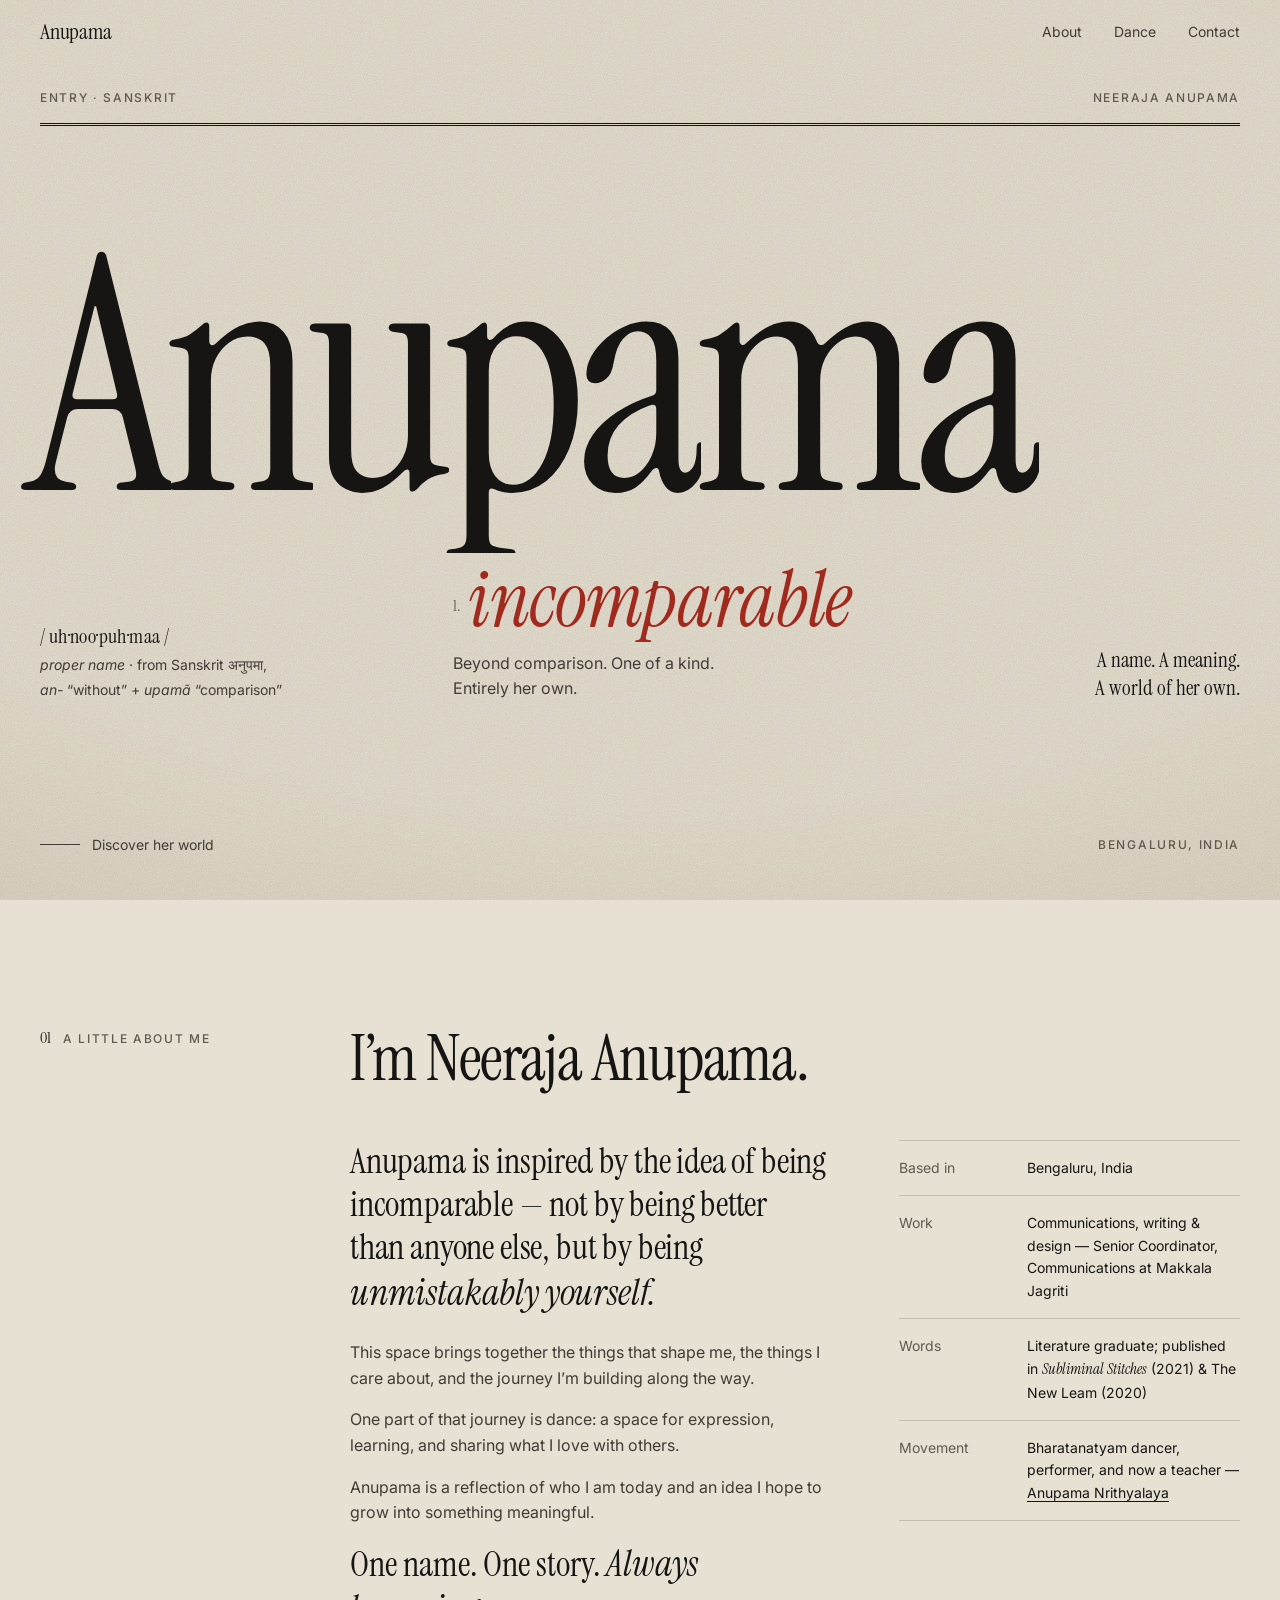
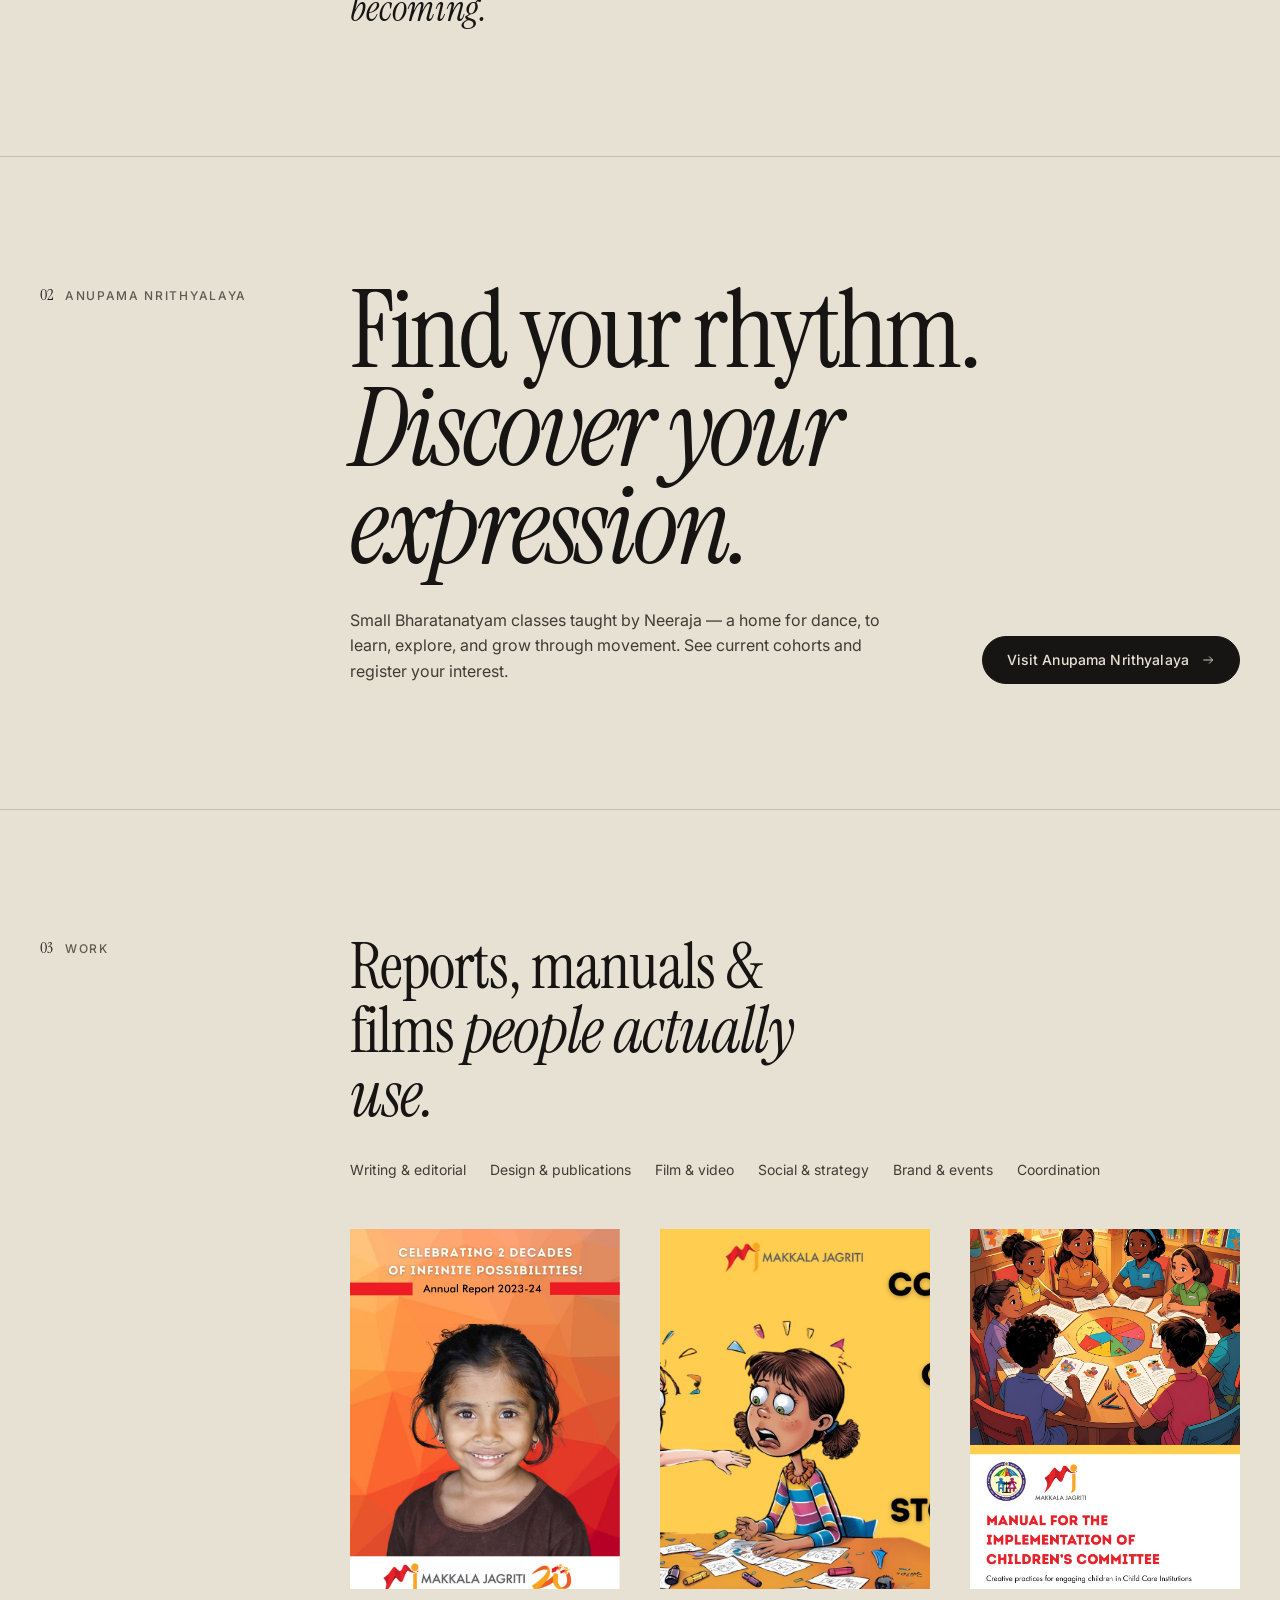
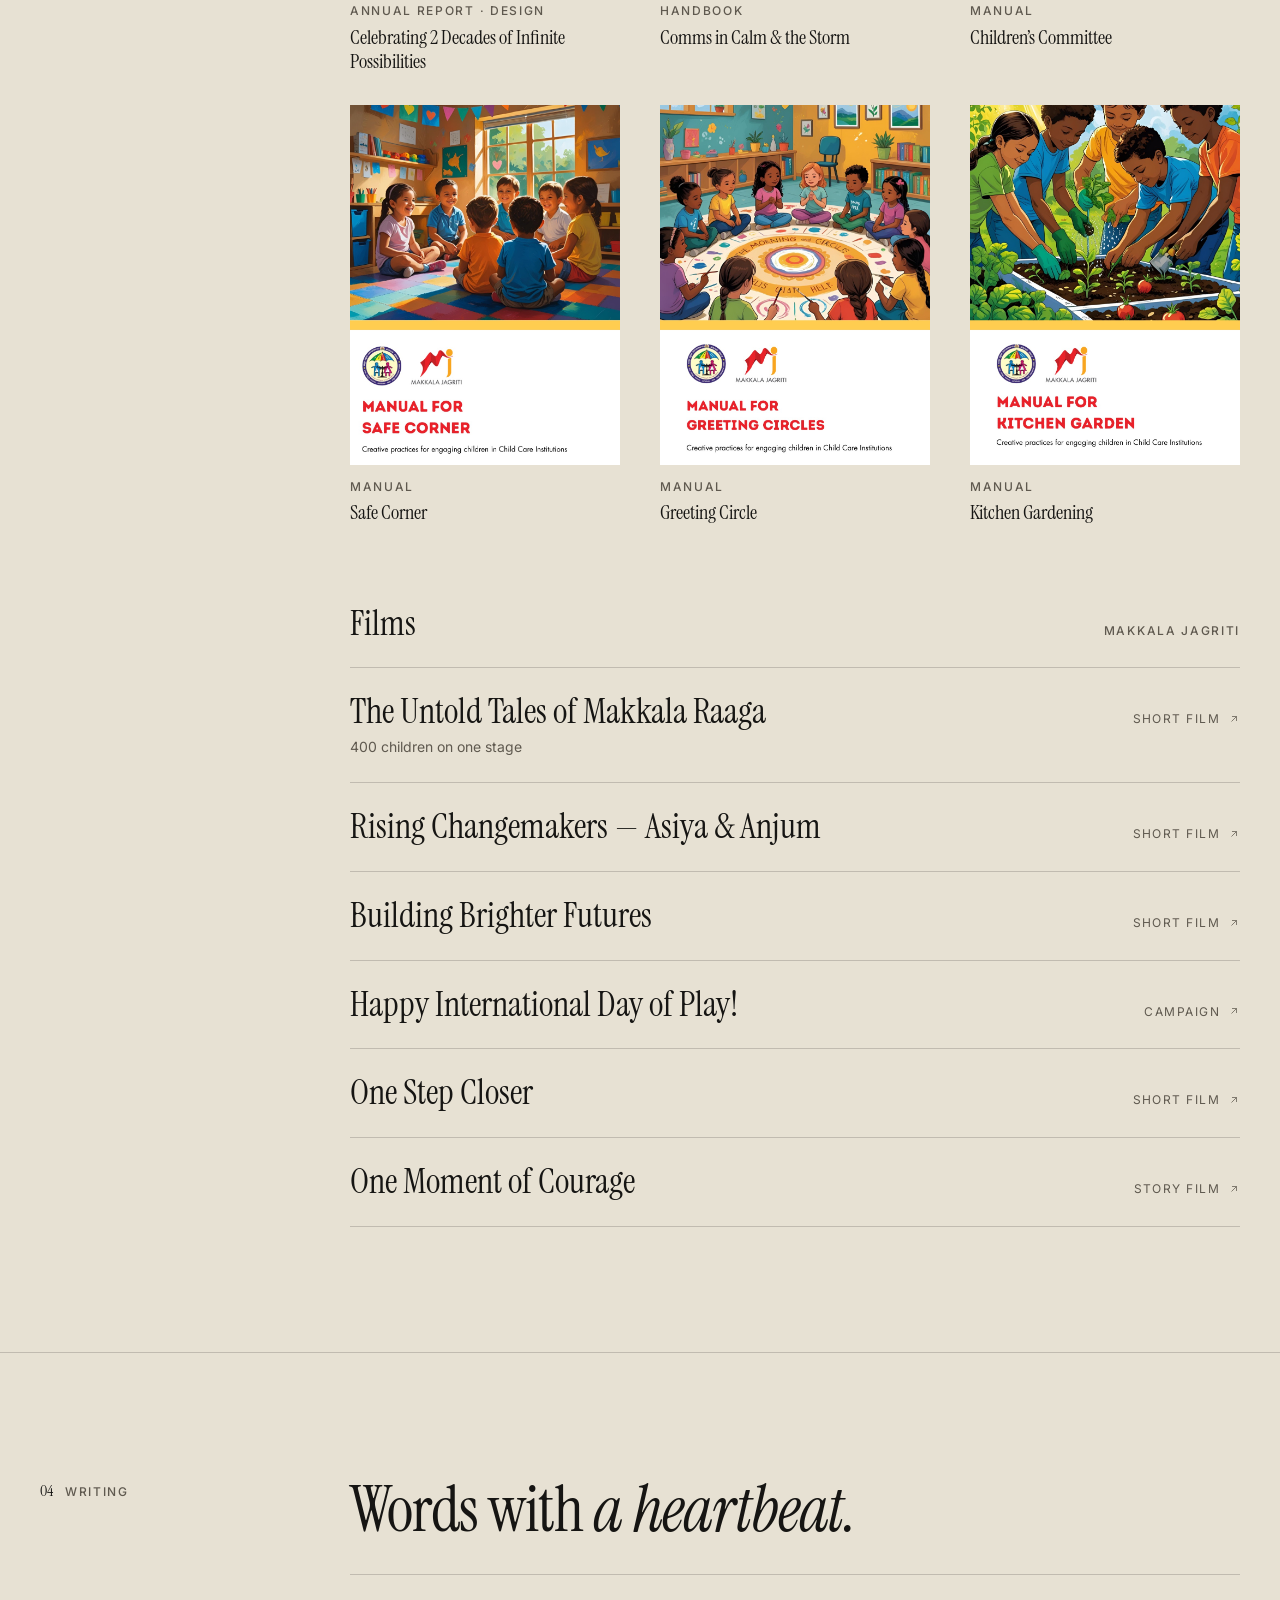
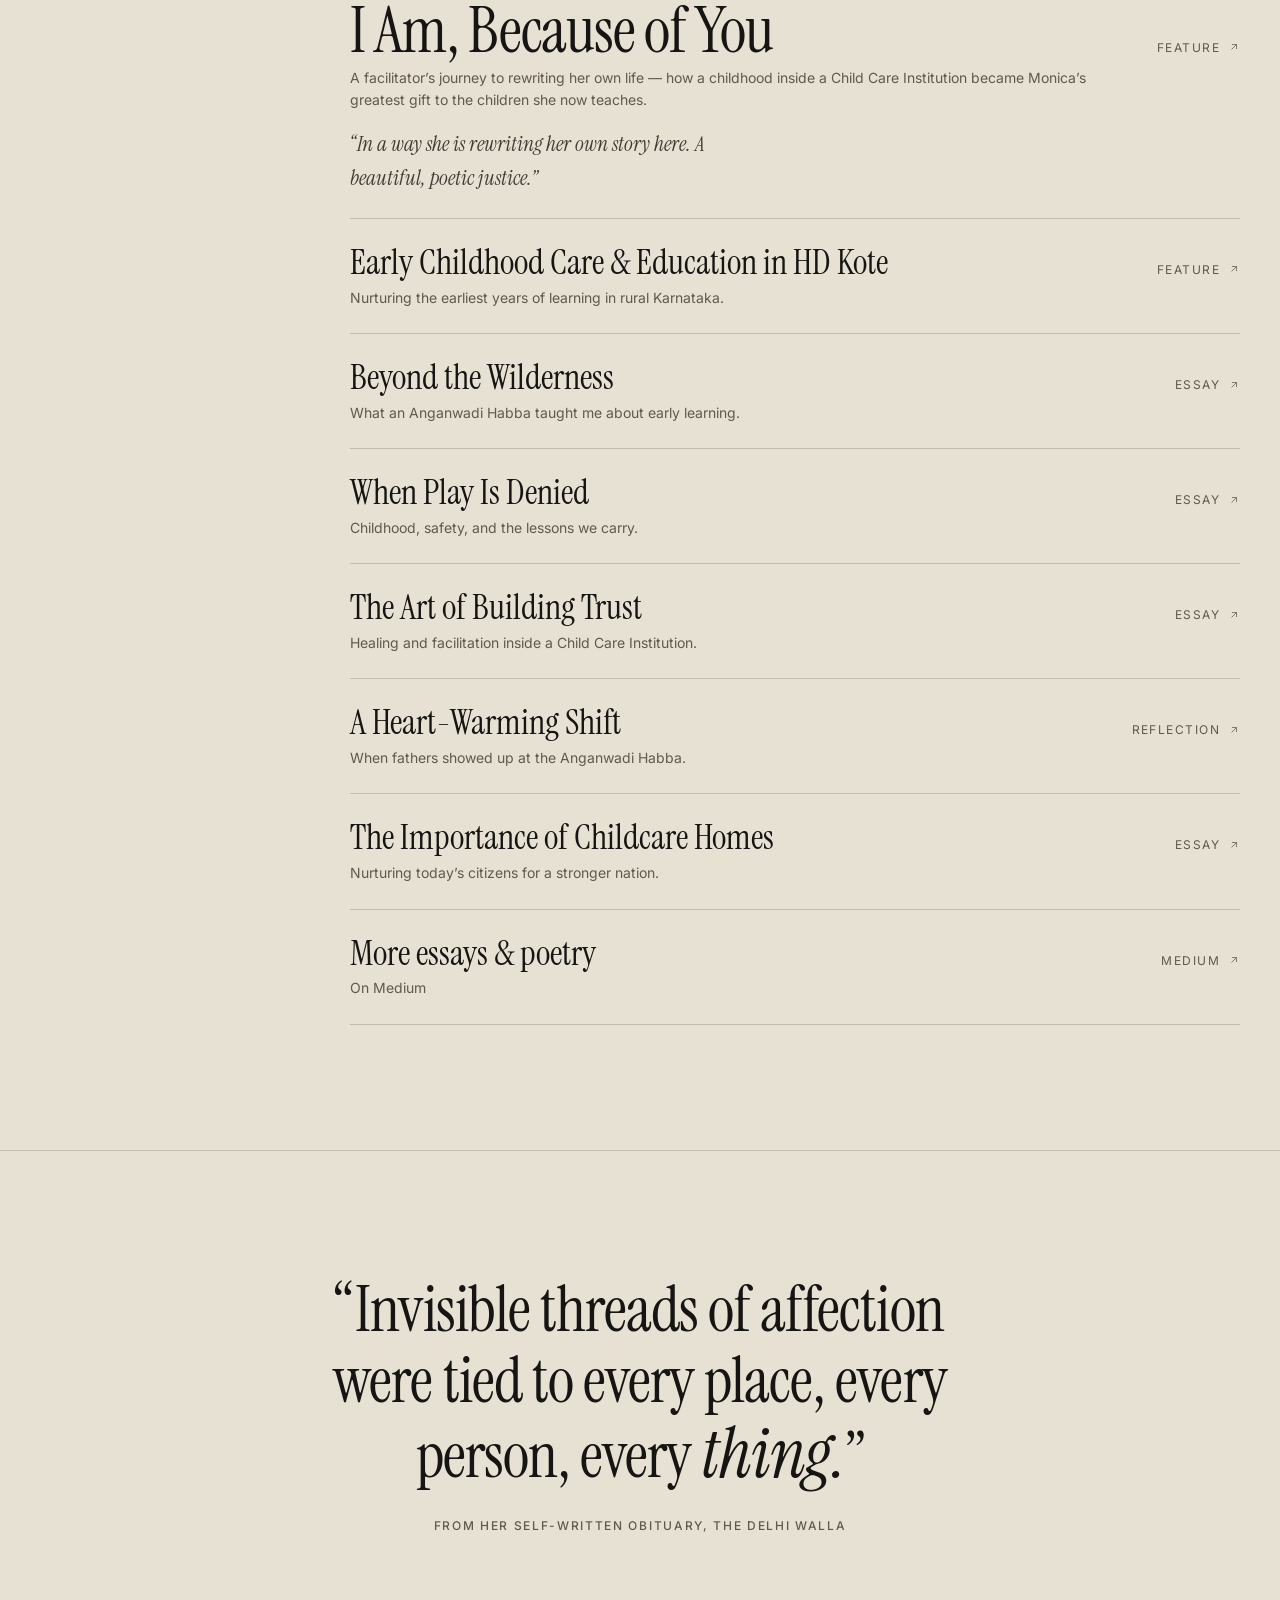
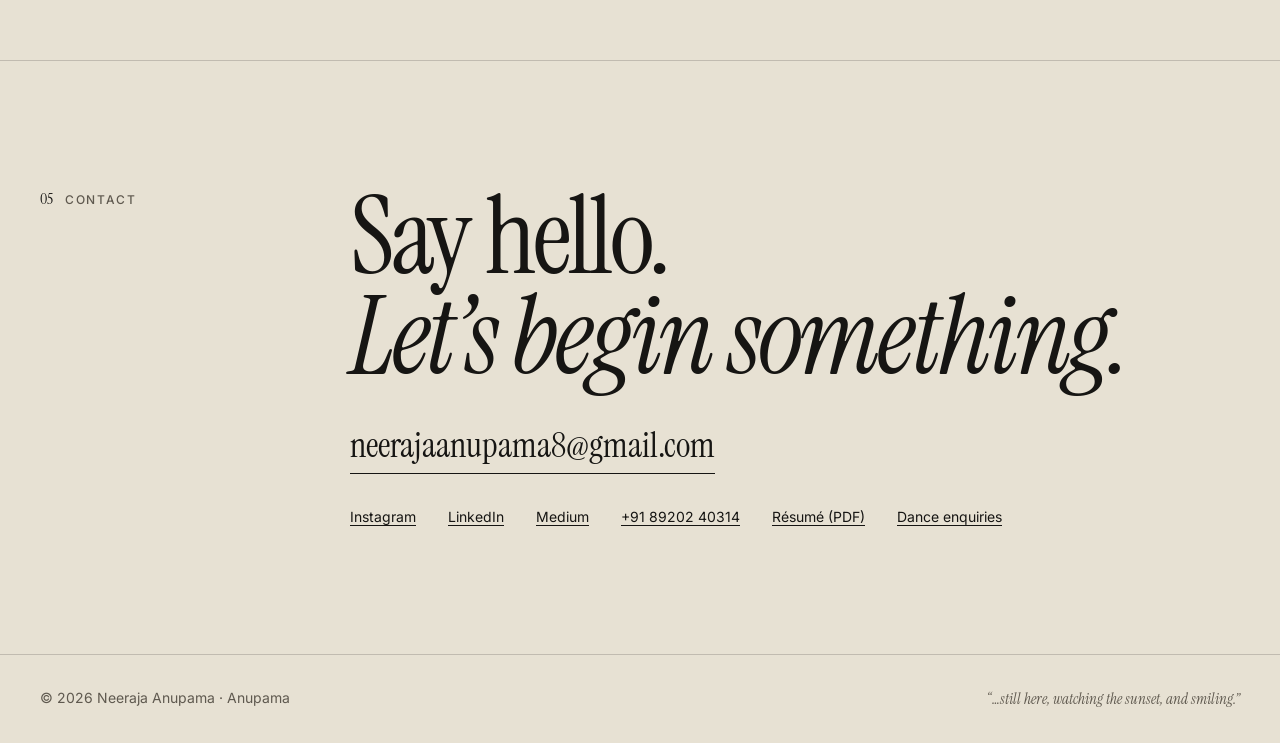
==== commit f1726af9: "Redesign as Anupama: editorial home + Anupama Nrithyalaya page - New homepage hero: "Anupama" as an " ====
--- a/index.html
+++ b/index.html
@@ -104,7 +104,7 @@
     </section>
 
     <!-- ============ DANCE TEASER ============ -->
-    <section class="section band band--vermilion" id="dance" aria-labelledby="dance-title">
+    <section class="section" id="dance" aria-labelledby="dance-title">
       <div class="wrap grid">
         <p class="sec-label label"><span class="num">02</span> Anupama Nrithyalaya</p>
         <div class="sec-body reveal">
@@ -211,7 +211,7 @@
     </section>
 
     <!-- ============ INTERLUDE ============ -->
-    <section class="section band band--turmeric interlude" aria-label="Quote">
+    <section class="section interlude" aria-label="Quote">
       <div class="wrap reveal">
         <blockquote>“Invisible threads of affection were tied to every place, every person, every <em>thing.</em>”</blockquote>
         <cite class="label">From her self-written obituary, The Delhi Walla</cite>
@@ -219,7 +219,7 @@
     </section>
 
     <!-- ============ CONTACT ============ -->
-    <section class="section band band--peacock" id="contact" aria-labelledby="contact-title">
+    <section class="section" id="contact" aria-labelledby="contact-title">
       <div class="wrap grid">
         <p class="sec-label label"><span class="num">05</span> Contact</p>
         <div class="sec-body reveal">
--- a/assets/css/style.css
+++ b/assets/css/style.css
@@ -13,15 +13,7 @@
   --ink-3:   #5F594F;
   --line:    rgba(22, 21, 19, .18);
   --line-2:  rgba(22, 21, 19, .36);
-  --accent:  #A02A1E;          /* vermilion — marks & states */
-
-  /* Flavours — a Bharatanatyam palette for colour bands & details */
-  --vermilion: #B3301E;        /* kumkum */
-  --turmeric:  #E0A42A;        /* haldi */
-  --peacock:   #1E5A55;        /* temple-silk green */
-  --indigo:    #25325A;
-  --light:     #F4EADB;        /* text on dark bands */
-  --grain: url("data:image/svg+xml,%3Csvg xmlns='http://www.w3.org/2000/svg' width='240' height='240'%3E%3Cfilter id='n'%3E%3CfeTurbulence type='fractalNoise' baseFrequency='.9' numOctaves='3' stitchTiles='stitch'/%3E%3CfeColorMatrix values='0 0 0 0 .09 0 0 0 0 .07 0 0 0 0 .04 0 0 0 .6 0'/%3E%3C/filter%3E%3Crect width='100%25' height='100%25' filter='url(%23n)' opacity='.28'/%3E%3C/svg%3E");
+  --accent:  #A02A1E;          /* vermilion — used sparingly for marks & states */
   --ok:      #3F5E45;
   --err:     #9B2F22;
 
@@ -76,7 +68,7 @@
   pointer-events: none;
   background:
     radial-gradient(ellipse 120% 90% at 50% 40%, transparent 55%, rgba(110, 84, 40, .14) 100%),
-    var(--grain);
+    url("data:image/svg+xml,%3Csvg xmlns='http://www.w3.org/2000/svg' width='240' height='240'%3E%3Cfilter id='n'%3E%3CfeTurbulence type='fractalNoise' baseFrequency='.9' numOctaves='3' stitchTiles='stitch'/%3E%3CfeColorMatrix values='0 0 0 0 .09 0 0 0 0 .07 0 0 0 0 .04 0 0 0 .6 0'/%3E%3C/filter%3E%3Crect width='100%25' height='100%25' filter='url(%23n)' opacity='.28'/%3E%3C/svg%3E");
 }
 img { display: block; max-width: 100%; height: auto; }
 a { color: inherit; text-decoration: none; }
@@ -563,42 +555,3 @@
 }
 
 @media (max-width: 420px) { .wordmark small { display: none; } }
-
-/* ============================================================
-   Colour bands — magazine-spread sections in the palette.
-   Each band re-points the tokens, so every component inside adapts.
-   ============================================================ */
-.band { background: var(--band) var(--grain); color: var(--ink); border-top: 0 !important; }
-.band + .section { border-top: 0; }
-.band--vermilion { --band: var(--vermilion); --paper: var(--vermilion); --ink: var(--light); --ink-2: rgba(244,234,219,.88); --ink-3: rgba(244,234,219,.72); --line: rgba(244,234,219,.28); --line-2: rgba(244,234,219,.5); --accent: var(--turmeric); }
-.band--peacock   { --band: var(--peacock);   --paper: var(--peacock);   --ink: var(--light); --ink-2: rgba(244,234,219,.88); --ink-3: rgba(244,234,219,.72); --line: rgba(244,234,219,.26); --line-2: rgba(244,234,219,.5); --accent: var(--turmeric); }
-.band--indigo    { --band: var(--indigo);    --paper: var(--indigo);    --ink: var(--light); --ink-2: rgba(244,234,219,.88); --ink-3: rgba(244,234,219,.72); --line: rgba(244,234,219,.24); --line-2: rgba(244,234,219,.5); --accent: var(--turmeric); }
-.band--turmeric  { --band: var(--turmeric);  --paper: var(--turmeric);  --ink: #1A140B; --ink-2: #33281A; --ink-3: #4A3B25; --line: rgba(26,20,11,.24); --line-2: rgba(26,20,11,.45); --accent: var(--vermilion); }
-.band .btn--solid:hover { background: var(--accent); border-color: var(--accent); color: var(--band); }
-.band--turmeric .btn--solid:hover { color: var(--light); }
-
-/* Section numbers get a dot of colour, cycling through the palette */
-.sec-label .num { display: inline-flex; align-items: center; gap: .5rem; }
-.sec-label .num::before { content: ""; width: .6rem; height: .6rem; border-radius: 50%; background: var(--dot, var(--accent)); }
-.section:nth-of-type(4n+1) { --dot: var(--vermilion); }
-.section:nth-of-type(4n+2) { --dot: var(--turmeric); }
-.section:nth-of-type(4n+3) { --dot: var(--peacock); }
-.section:nth-of-type(4n)   { --dot: var(--indigo); }
-.band .sec-label .num::before { background: var(--accent); }
-
-/* The name, shifted, picks up the palette letter by letter */
-.name.is-shifted .ch:nth-child(4n+1) .g { color: var(--ink); }
-.name.is-shifted .ch:nth-child(4n+2) .g { color: var(--vermilion); }
-.name.is-shifted .ch:nth-child(4n+3) .g { color: var(--peacock); }
-.name.is-shifted .ch:nth-child(4n)   .g { color: var(--turmeric); }
-.name .g { transition: transform 1100ms var(--ease), color var(--d-2) var(--ease); }
-
-/* "Nrithyalaya" letters in rhythm: alternate vermilion & ink on hover */
-.dance-title:hover .l2 .ch:nth-child(3n+2) { color: var(--peacock); }
-.dance-title:hover .l2 .ch:nth-child(3n)   { color: var(--turmeric); }
-
-/* Work kickers in colour */
-.cover:nth-child(4n+1) .k { color: var(--vermilion); }
-.cover:nth-child(4n+2) .k { color: var(--peacock); }
-.cover:nth-child(4n+3) .k { color: var(--indigo); }
-.cover:nth-child(4n)   .k { color: #9A6A0E; }
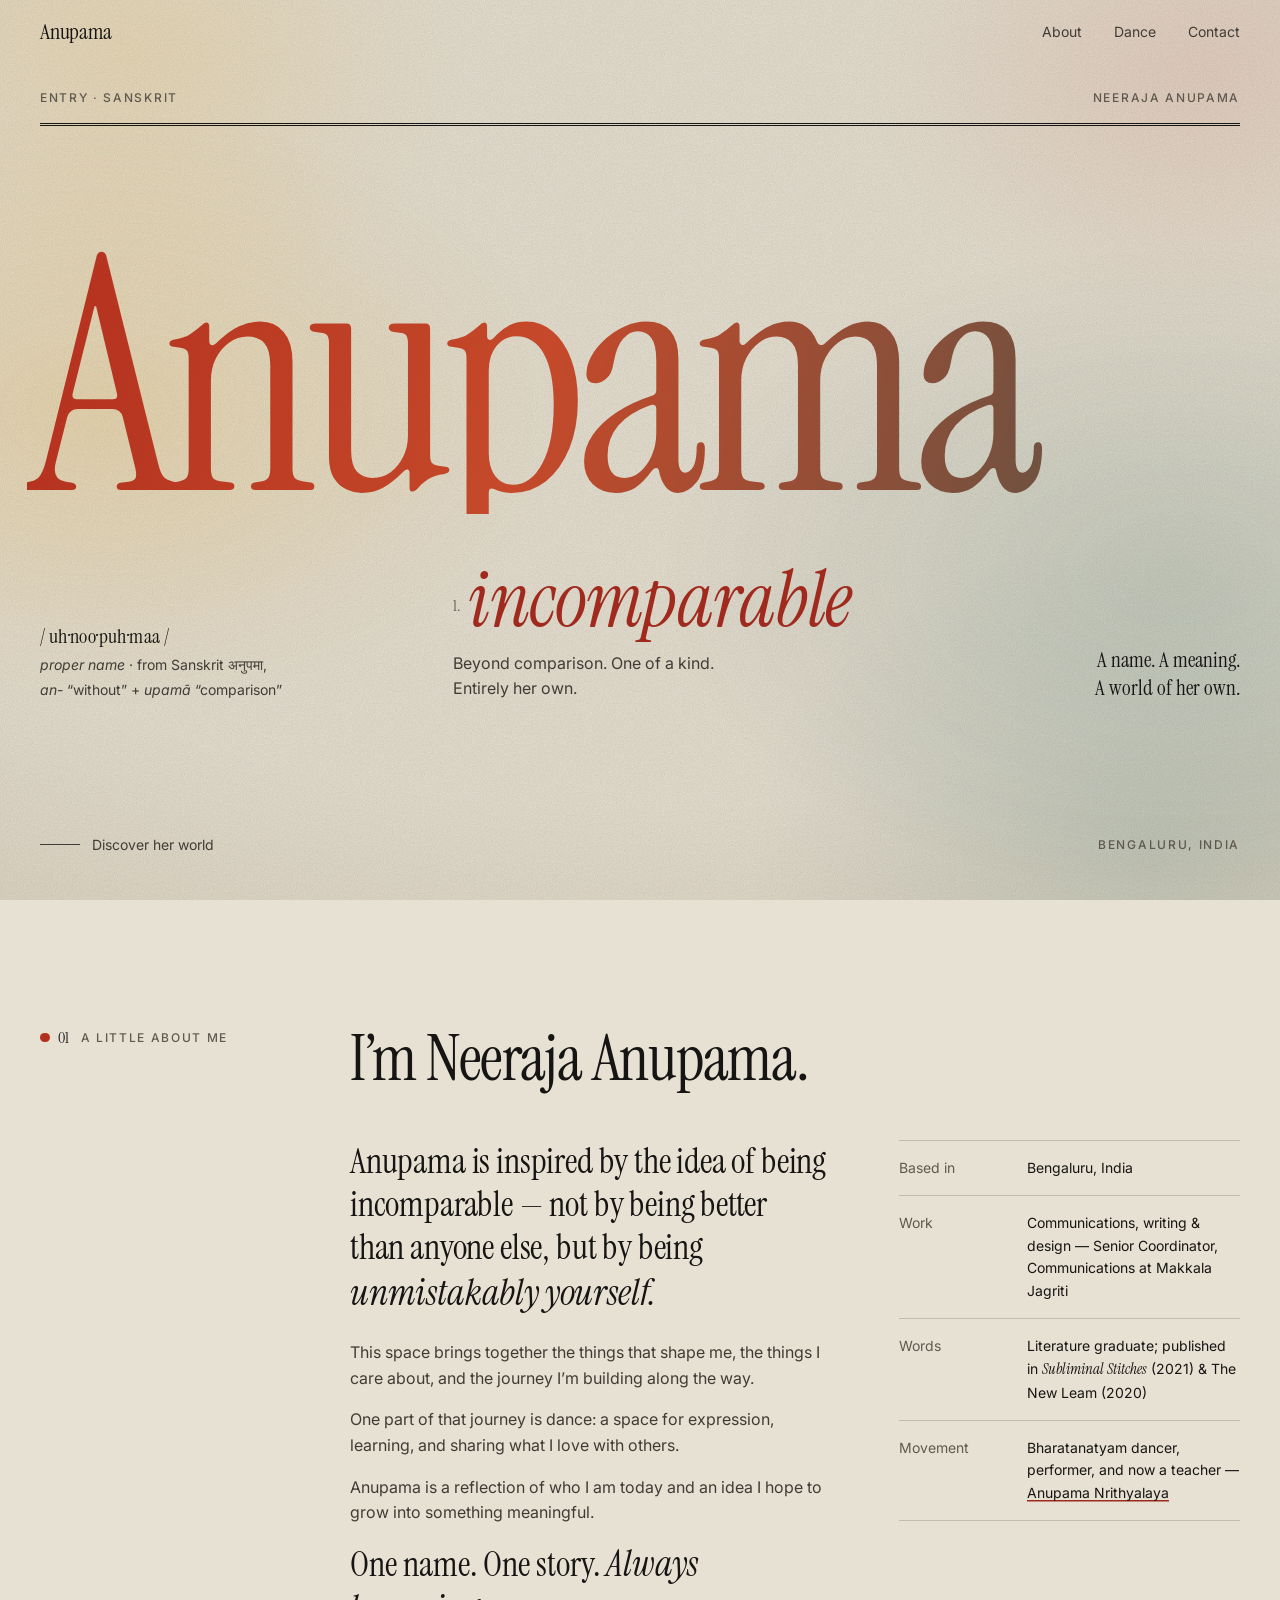
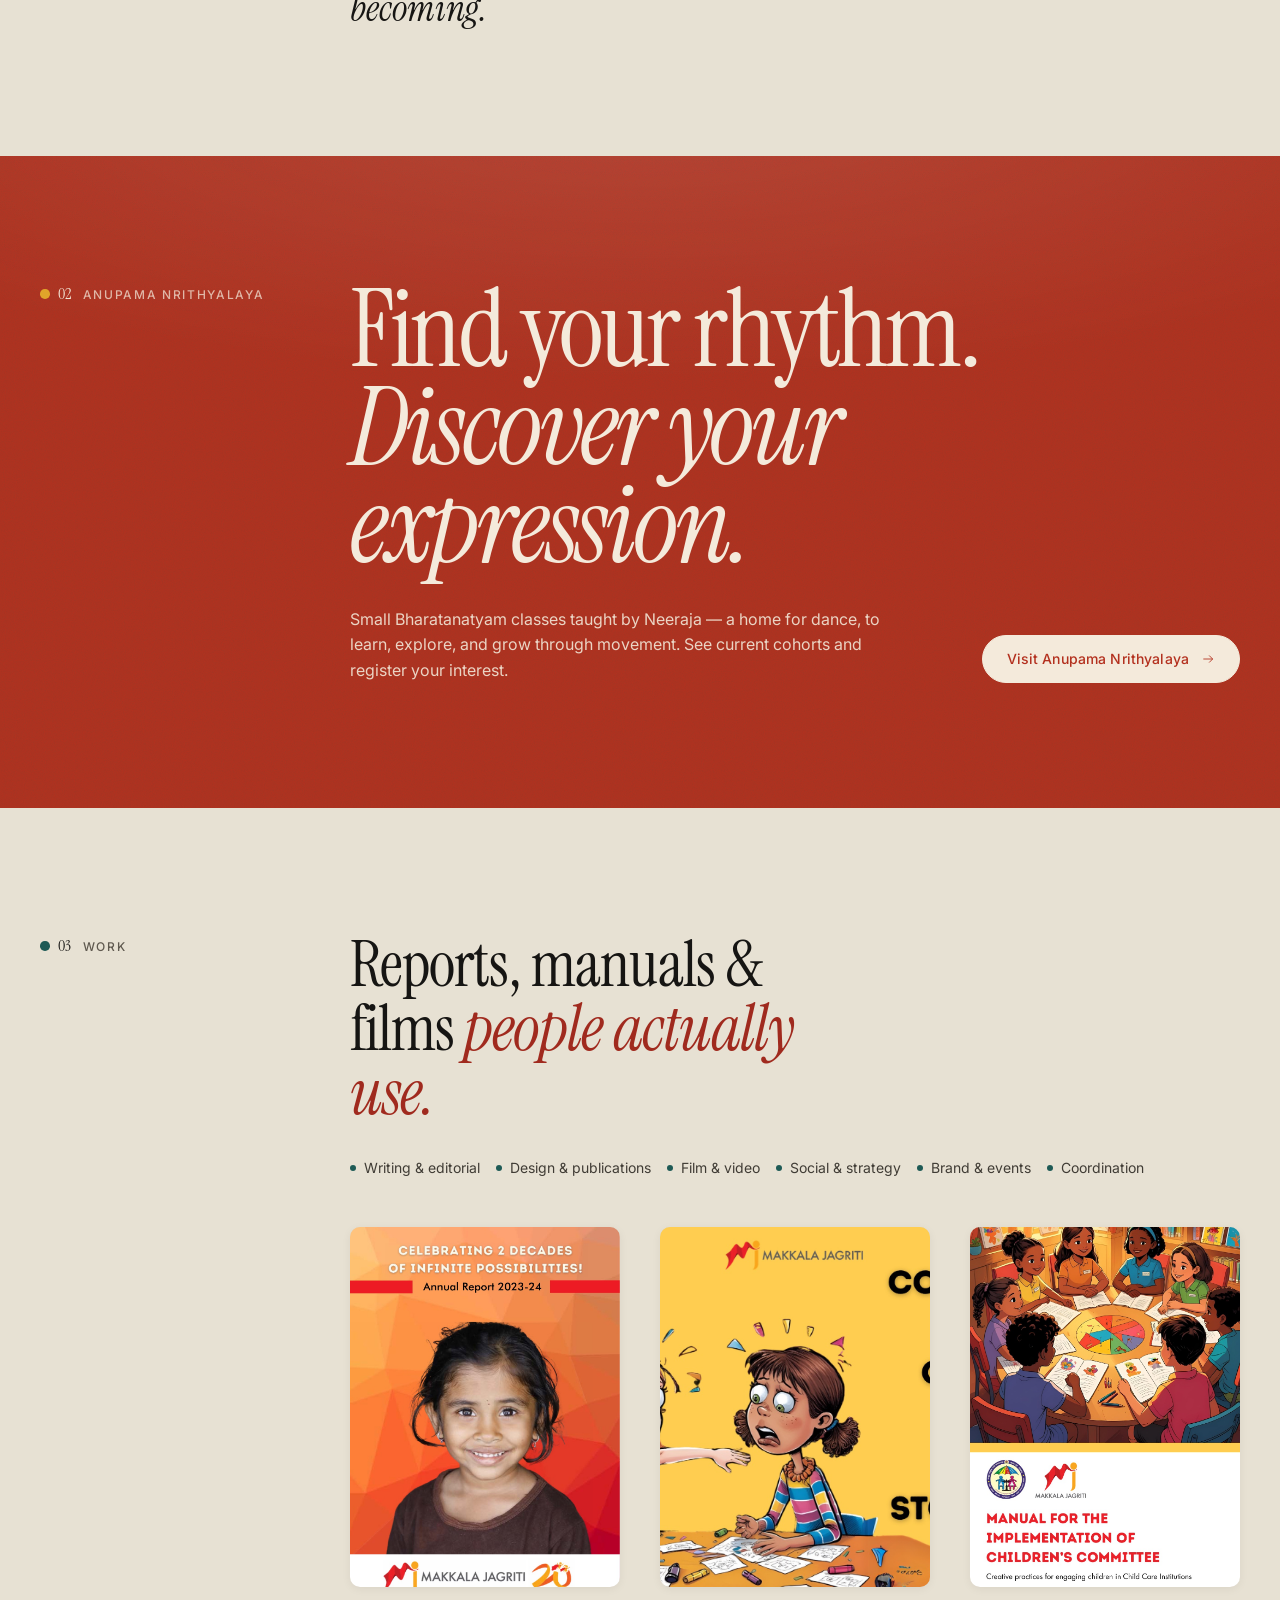
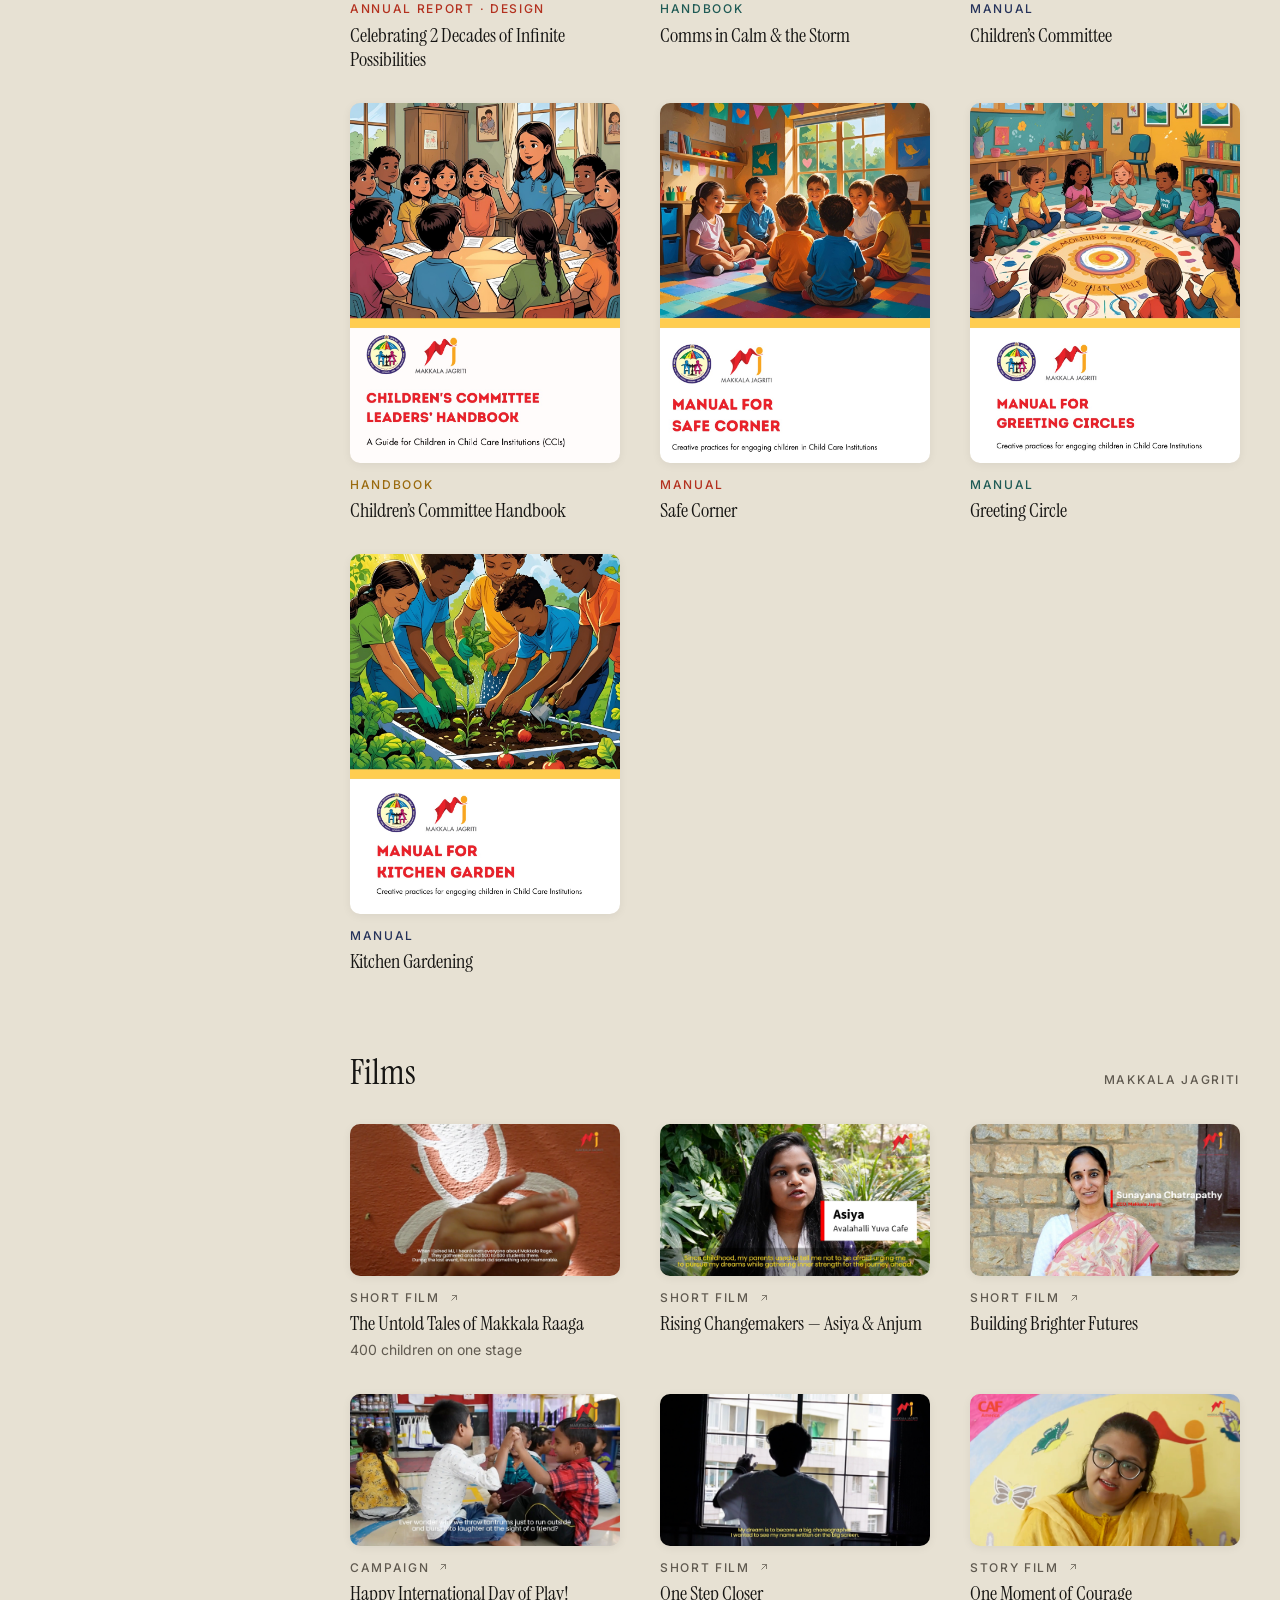
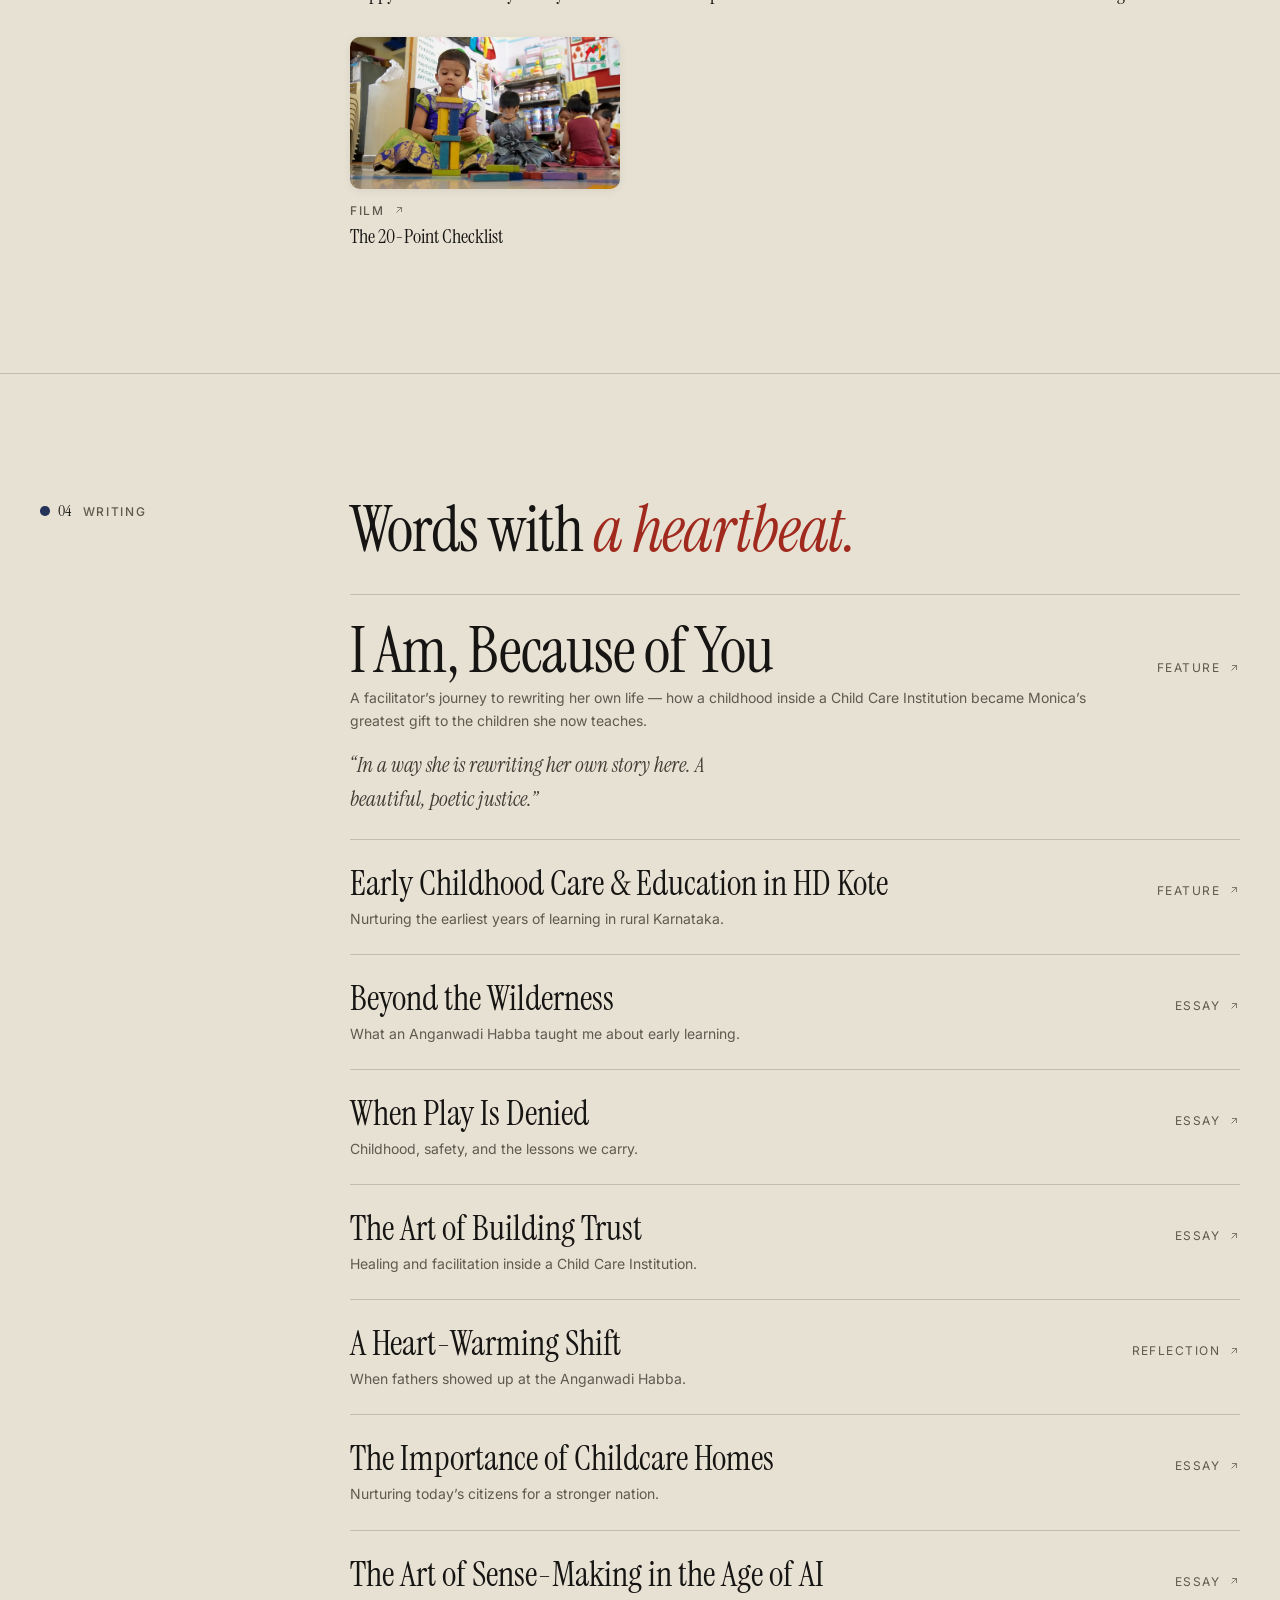
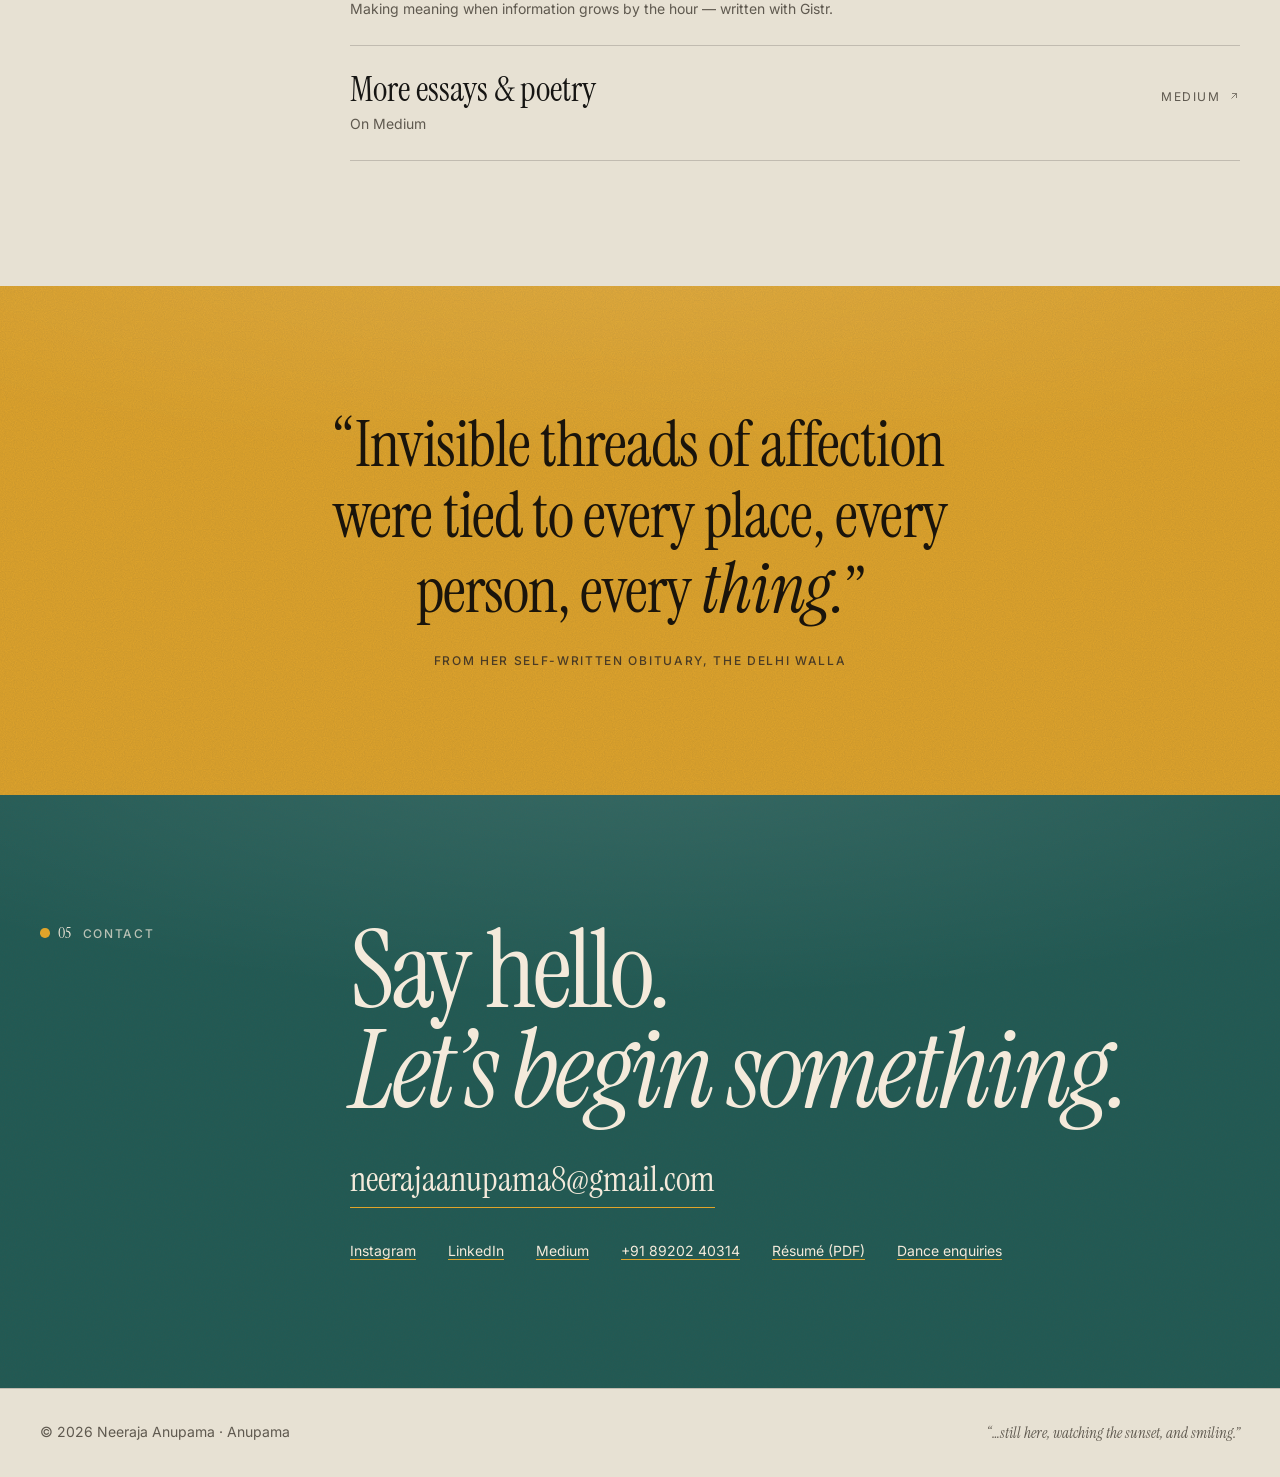
==== commit c17f0ebe: "Add secret /for-you/ birthday reveal + vibrancy pass - New immersive reveal at /for-you/: a daytime " ====
--- a/index.html
+++ b/index.html
@@ -7,10 +7,20 @@
   <meta name="description" content="Anupama — incomparable. The personal world of Neeraja Anupama: writer, storyteller, Bharatanatyam dancer, and founder of Anupama Nrithyalaya." />
   <meta name="author" content="Neeraja Anupama" />
   <meta name="theme-color" content="#E7E1D3" />
+  <link rel="canonical" href="https://anupama.cc/" />
   <meta property="og:title" content="Anupama — Neeraja Anupama" />
   <meta property="og:description" content="A name. A meaning. A world of her own." />
   <meta property="og:type" content="website" />
   <meta property="og:site_name" content="Anupama" />
+  <meta property="og:url" content="https://anupama.cc/" />
+  <meta property="og:image" content="https://anupama.cc/assets/img/og-image.jpg" />
+  <meta property="og:image:width" content="1200" />
+  <meta property="og:image:height" content="630" />
+  <meta property="og:image:alt" content="Anupama — the personal world of Neeraja Anupama" />
+  <meta name="twitter:card" content="summary_large_image" />
+  <meta name="twitter:title" content="Anupama — Neeraja Anupama" />
+  <meta name="twitter:description" content="A name. A meaning. A world of her own." />
+  <meta name="twitter:image" content="https://anupama.cc/assets/img/og-image.jpg" />
 
   <link rel="preconnect" href="https://fonts.googleapis.com">
   <link rel="preconnect" href="https://fonts.gstatic.com" crossorigin>
@@ -104,7 +114,7 @@
     </section>
 
     <!-- ============ DANCE TEASER ============ -->
-    <section class="section" id="dance" aria-labelledby="dance-title">
+    <section class="section band band--vermilion" id="dance" aria-labelledby="dance-title">
       <div class="wrap grid">
         <p class="sec-label label"><span class="num">02</span> Anupama Nrithyalaya</p>
         <div class="sec-body reveal">
@@ -152,6 +162,11 @@
               <span class="k label">Manual</span>
               <span class="t">Children’s Committee</span>
             </button>
+            <button class="cover" type="button" data-full="assets/img/design/childrens-committee-handbook.jpg" data-cap="Children’s Committee Handbook · CCI Manual (English)">
+              <span class="frame"><img src="assets/img/design/childrens-committee-handbook.jpg" alt="" width="989" height="1400" loading="lazy"></span>
+              <span class="k label">Handbook</span>
+              <span class="t">Children’s Committee Handbook</span>
+            </button>
             <button class="cover" type="button" data-full="assets/img/design/safe-corner.jpg" data-cap="Safe Corner · CCI Manual (English)">
               <span class="frame"><img src="assets/img/design/safe-corner.jpg" alt="" loading="lazy"></span>
               <span class="k label">Manual</span>
@@ -171,13 +186,43 @@
 
           <div class="sub-head reveal"><h3>Films</h3><span class="label">Makkala Jagriti</span></div>
           <!-- Each film links to the channel for now — swap in each video's own URL when ready. -->
-          <div class="index reveal">
-            <a class="row-link" href="https://www.youtube.com/@makkalajagriti" target="_blank" rel="noopener"><span><span class="rt">The Untold Tales of Makkala Raaga</span><span class="rd">400 children on one stage</span></span><span class="rk">Short film <svg class="arr" viewBox="0 0 24 24" fill="none" stroke="currentColor" stroke-width="1.5" aria-hidden="true"><path d="M7 17L17 7M8 7h9v9"/></svg></span></a>
-            <a class="row-link" href="https://www.youtube.com/@makkalajagriti" target="_blank" rel="noopener"><span><span class="rt">Rising Changemakers — Asiya &amp; Anjum</span></span><span class="rk">Short film <svg class="arr" viewBox="0 0 24 24" fill="none" stroke="currentColor" stroke-width="1.5" aria-hidden="true"><path d="M7 17L17 7M8 7h9v9"/></svg></span></a>
-            <a class="row-link" href="https://www.youtube.com/@makkalajagriti" target="_blank" rel="noopener"><span><span class="rt">Building Brighter Futures</span></span><span class="rk">Short film <svg class="arr" viewBox="0 0 24 24" fill="none" stroke="currentColor" stroke-width="1.5" aria-hidden="true"><path d="M7 17L17 7M8 7h9v9"/></svg></span></a>
-            <a class="row-link" href="https://www.youtube.com/@makkalajagriti" target="_blank" rel="noopener"><span><span class="rt">Happy International Day of Play!</span></span><span class="rk">Campaign <svg class="arr" viewBox="0 0 24 24" fill="none" stroke="currentColor" stroke-width="1.5" aria-hidden="true"><path d="M7 17L17 7M8 7h9v9"/></svg></span></a>
-            <a class="row-link" href="https://www.youtube.com/@makkalajagriti" target="_blank" rel="noopener"><span><span class="rt">One Step Closer</span></span><span class="rk">Short film <svg class="arr" viewBox="0 0 24 24" fill="none" stroke="currentColor" stroke-width="1.5" aria-hidden="true"><path d="M7 17L17 7M8 7h9v9"/></svg></span></a>
-            <a class="row-link" href="https://www.youtube.com/@makkalajagriti" target="_blank" rel="noopener"><span><span class="rt">One Moment of Courage</span></span><span class="rk">Story film <svg class="arr" viewBox="0 0 24 24" fill="none" stroke="currentColor" stroke-width="1.5" aria-hidden="true"><path d="M7 17L17 7M8 7h9v9"/></svg></span></a>
+          <div class="films reveal">
+            <a class="film" href="https://www.youtube.com/@makkalajagriti" target="_blank" rel="noopener">
+              <span class="frame"><img src="assets/img/films/makkala-raaga.jpg" alt="" width="1400" height="787" loading="lazy"></span>
+              <span class="k label">Short film <svg class="arr" viewBox="0 0 24 24" fill="none" stroke="currentColor" stroke-width="1.5" aria-hidden="true"><path d="M7 17L17 7M8 7h9v9"/></svg></span>
+              <span class="t">The Untold Tales of Makkala Raaga</span>
+              <span class="d">400 children on one stage</span>
+            </a>
+            <a class="film" href="https://www.youtube.com/@makkalajagriti" target="_blank" rel="noopener">
+              <span class="frame"><img src="assets/img/films/rising-changemakers.jpg" alt="" width="1400" height="787" loading="lazy"></span>
+              <span class="k label">Short film <svg class="arr" viewBox="0 0 24 24" fill="none" stroke="currentColor" stroke-width="1.5" aria-hidden="true"><path d="M7 17L17 7M8 7h9v9"/></svg></span>
+              <span class="t">Rising Changemakers — Asiya &amp; Anjum</span>
+            </a>
+            <a class="film" href="https://www.youtube.com/@makkalajagriti" target="_blank" rel="noopener">
+              <span class="frame"><img src="assets/img/films/building-brighter-futures.jpg" alt="" width="1400" height="787" loading="lazy"></span>
+              <span class="k label">Short film <svg class="arr" viewBox="0 0 24 24" fill="none" stroke="currentColor" stroke-width="1.5" aria-hidden="true"><path d="M7 17L17 7M8 7h9v9"/></svg></span>
+              <span class="t">Building Brighter Futures</span>
+            </a>
+            <a class="film" href="https://www.youtube.com/@makkalajagriti" target="_blank" rel="noopener">
+              <span class="frame"><img src="assets/img/films/day-of-play.jpg" alt="" width="1400" height="787" loading="lazy"></span>
+              <span class="k label">Campaign <svg class="arr" viewBox="0 0 24 24" fill="none" stroke="currentColor" stroke-width="1.5" aria-hidden="true"><path d="M7 17L17 7M8 7h9v9"/></svg></span>
+              <span class="t">Happy International Day of Play!</span>
+            </a>
+            <a class="film" href="https://www.youtube.com/@makkalajagriti" target="_blank" rel="noopener">
+              <span class="frame"><img src="assets/img/films/one-step-closer.jpg" alt="" width="1400" height="787" loading="lazy"></span>
+              <span class="k label">Short film <svg class="arr" viewBox="0 0 24 24" fill="none" stroke="currentColor" stroke-width="1.5" aria-hidden="true"><path d="M7 17L17 7M8 7h9v9"/></svg></span>
+              <span class="t">One Step Closer</span>
+            </a>
+            <a class="film" href="https://www.youtube.com/@makkalajagriti" target="_blank" rel="noopener">
+              <span class="frame"><img src="assets/img/films/one-moment-courage.jpg" alt="" width="1400" height="787" loading="lazy"></span>
+              <span class="k label">Story film <svg class="arr" viewBox="0 0 24 24" fill="none" stroke="currentColor" stroke-width="1.5" aria-hidden="true"><path d="M7 17L17 7M8 7h9v9"/></svg></span>
+              <span class="t">One Moment of Courage</span>
+            </a>
+            <a class="film" href="https://www.youtube.com/@makkalajagriti" target="_blank" rel="noopener">
+              <span class="frame"><img src="assets/img/films/20-point-checklist.jpg" alt="" width="1400" height="787" loading="lazy"></span>
+              <span class="k label">Film <svg class="arr" viewBox="0 0 24 24" fill="none" stroke="currentColor" stroke-width="1.5" aria-hidden="true"><path d="M7 17L17 7M8 7h9v9"/></svg></span>
+              <span class="t">The 20-Point Checklist</span>
+            </a>
           </div>
         </div>
       </div>
@@ -204,6 +249,7 @@
             <a class="row-link" href="assets/docs/trust-healing-cci.pdf" target="_blank" rel="noopener"><span><span class="rt">The Art of Building Trust</span><span class="rd">Healing and facilitation inside a Child Care Institution.</span></span><span class="rk">Essay <svg class="arr" viewBox="0 0 24 24" fill="none" stroke="currentColor" stroke-width="1.5" aria-hidden="true"><path d="M7 17L17 7M8 7h9v9"/></svg></span></a>
             <a class="row-link" href="assets/docs/fathers-anganwadi-habba.pdf" target="_blank" rel="noopener"><span><span class="rt">A Heart-Warming Shift</span><span class="rd">When fathers showed up at the Anganwadi Habba.</span></span><span class="rk">Reflection <svg class="arr" viewBox="0 0 24 24" fill="none" stroke="currentColor" stroke-width="1.5" aria-hidden="true"><path d="M7 17L17 7M8 7h9v9"/></svg></span></a>
             <a class="row-link" href="assets/docs/importance-of-childcare-homes.pdf" target="_blank" rel="noopener"><span><span class="rt">The Importance of Childcare Homes</span><span class="rd">Nurturing today’s citizens for a stronger nation.</span></span><span class="rk">Essay <svg class="arr" viewBox="0 0 24 24" fill="none" stroke="currentColor" stroke-width="1.5" aria-hidden="true"><path d="M7 17L17 7M8 7h9v9"/></svg></span></a>
+            <a class="row-link" href="assets/docs/sense-making-ai-gistr.pdf" target="_blank" rel="noopener"><span><span class="rt">The Art of Sense-Making in the Age of AI</span><span class="rd">Making meaning when information grows by the hour — written with Gistr.</span></span><span class="rk">Essay <svg class="arr" viewBox="0 0 24 24" fill="none" stroke="currentColor" stroke-width="1.5" aria-hidden="true"><path d="M7 17L17 7M8 7h9v9"/></svg></span></a>
             <a class="row-link" href="https://medium.com/@neerajaanupama8" target="_blank" rel="noopener"><span><span class="rt">More essays &amp; poetry</span><span class="rd">On Medium</span></span><span class="rk">Medium <svg class="arr" viewBox="0 0 24 24" fill="none" stroke="currentColor" stroke-width="1.5" aria-hidden="true"><path d="M7 17L17 7M8 7h9v9"/></svg></span></a>
           </div>
         </div>
@@ -211,7 +257,7 @@
     </section>
 
     <!-- ============ INTERLUDE ============ -->
-    <section class="section interlude" aria-label="Quote">
+    <section class="section band band--turmeric interlude" aria-label="Quote">
       <div class="wrap reveal">
         <blockquote>“Invisible threads of affection were tied to every place, every person, every <em>thing.</em>”</blockquote>
         <cite class="label">From her self-written obituary, The Delhi Walla</cite>
@@ -219,7 +265,7 @@
     </section>
 
     <!-- ============ CONTACT ============ -->
-    <section class="section" id="contact" aria-labelledby="contact-title">
+    <section class="section band band--peacock" id="contact" aria-labelledby="contact-title">
       <div class="wrap grid">
         <p class="sec-label label"><span class="num">05</span> Contact</p>
         <div class="sec-body reveal">
--- a/assets/css/style.css
+++ b/assets/css/style.css
@@ -13,7 +13,15 @@
   --ink-3:   #5F594F;
   --line:    rgba(22, 21, 19, .18);
   --line-2:  rgba(22, 21, 19, .36);
-  --accent:  #A02A1E;          /* vermilion — used sparingly for marks & states */
+  --accent:  #A02A1E;          /* vermilion — marks & states */
+
+  /* Flavours — a Bharatanatyam palette for colour bands & details */
+  --vermilion: #B3301E;        /* kumkum */
+  --turmeric:  #E0A42A;        /* haldi */
+  --peacock:   #1E5A55;        /* temple-silk green */
+  --indigo:    #25325A;
+  --light:     #F4EADB;        /* text on dark bands */
+  --grain: url("data:image/svg+xml,%3Csvg xmlns='http://www.w3.org/2000/svg' width='240' height='240'%3E%3Cfilter id='n'%3E%3CfeTurbulence type='fractalNoise' baseFrequency='.9' numOctaves='3' stitchTiles='stitch'/%3E%3CfeColorMatrix values='0 0 0 0 .09 0 0 0 0 .07 0 0 0 0 .04 0 0 0 .6 0'/%3E%3C/filter%3E%3Crect width='100%25' height='100%25' filter='url(%23n)' opacity='.28'/%3E%3C/svg%3E");
   --ok:      #3F5E45;
   --err:     #9B2F22;
 
@@ -67,8 +75,11 @@
   position: fixed; inset: 0; z-index: -1;
   pointer-events: none;
   background:
+    radial-gradient(38% 44% at 10% 6%,  rgba(224,164,42,.16), transparent 70%),
+    radial-gradient(44% 48% at 90% 94%, rgba(30,90,85,.14),  transparent 72%),
+    radial-gradient(38% 40% at 94% 8%,  rgba(179,48,30,.10),  transparent 70%),
     radial-gradient(ellipse 120% 90% at 50% 40%, transparent 55%, rgba(110, 84, 40, .14) 100%),
-    url("data:image/svg+xml,%3Csvg xmlns='http://www.w3.org/2000/svg' width='240' height='240'%3E%3Cfilter id='n'%3E%3CfeTurbulence type='fractalNoise' baseFrequency='.9' numOctaves='3' stitchTiles='stitch'/%3E%3CfeColorMatrix values='0 0 0 0 .09 0 0 0 0 .07 0 0 0 0 .04 0 0 0 .6 0'/%3E%3C/filter%3E%3Crect width='100%25' height='100%25' filter='url(%23n)' opacity='.28'/%3E%3C/svg%3E");
+    var(--grain);
 }
 img { display: block; max-width: 100%; height: auto; }
 a { color: inherit; text-decoration: none; }
@@ -384,6 +395,19 @@
 .sub-head { display: flex; justify-content: space-between; align-items: baseline; gap: var(--s-4); margin: var(--s-8) 0 var(--s-4); }
 .sub-head h3 { font-family: var(--serif); font-weight: 400; font-size: var(--t-lg); }
 .note { margin-top: var(--s-5); font-size: var(--t-sm); color: var(--ink-3); }
+
+/* ---------- Films — poster grid ---------- */
+.films { display: grid; grid-template-columns: repeat(3, minmax(0, 1fr)); gap: var(--s-6) var(--gutter); margin-top: var(--s-5); }
+.film { display: flex; flex-direction: column; }
+.film .frame { overflow: hidden; background: var(--paper-2); aspect-ratio: 16 / 9; }
+.film img { width: 100%; height: 100%; object-fit: cover; transition: transform 1.2s var(--ease); }
+.film:hover img { transform: scale(1.03); }
+.film .k { display: inline-flex; gap: var(--s-2); align-items: center; margin-top: var(--s-3); color: var(--ink-3); }
+.film .t { display: block; font-family: var(--serif); font-size: 1.25rem; line-height: 1.2; margin-top: var(--s-1); }
+.film .d { display: block; margin-top: var(--s-1); color: var(--ink-3); font-size: var(--t-sm); }
+.film:hover .arr { transform: translateX(4px); }
+@media (max-width: 860px) { .films { grid-template-columns: repeat(2, minmax(0, 1fr)); } }
+@media (max-width: 560px) { .films { grid-template-columns: 1fr; } }
 
 /* ---------- Lightbox ---------- */
 .lightbox { border: 0; padding: 0; max-width: none; max-height: none; width: 100%; height: 100%; background: transparent; }
@@ -555,3 +579,102 @@
 }
 
 @media (max-width: 420px) { .wordmark small { display: none; } }
+
+/* ============================================================
+   Colour bands — magazine-spread sections in the palette.
+   Each band re-points the tokens, so every component inside adapts.
+   ============================================================ */
+.band { background: var(--band) var(--grain); color: var(--ink); border-top: 0 !important; }
+.band + .section { border-top: 0; }
+.band--vermilion { --band: var(--vermilion); --paper: var(--vermilion); --ink: var(--light); --ink-2: rgba(244,234,219,.88); --ink-3: rgba(244,234,219,.72); --line: rgba(244,234,219,.28); --line-2: rgba(244,234,219,.5); --accent: var(--turmeric); }
+.band--peacock   { --band: var(--peacock);   --paper: var(--peacock);   --ink: var(--light); --ink-2: rgba(244,234,219,.88); --ink-3: rgba(244,234,219,.72); --line: rgba(244,234,219,.26); --line-2: rgba(244,234,219,.5); --accent: var(--turmeric); }
+.band--indigo    { --band: var(--indigo);    --paper: var(--indigo);    --ink: var(--light); --ink-2: rgba(244,234,219,.88); --ink-3: rgba(244,234,219,.72); --line: rgba(244,234,219,.24); --line-2: rgba(244,234,219,.5); --accent: var(--turmeric); }
+.band--turmeric  { --band: var(--turmeric);  --paper: var(--turmeric);  --ink: #1A140B; --ink-2: #33281A; --ink-3: #4A3B25; --line: rgba(26,20,11,.24); --line-2: rgba(26,20,11,.45); --accent: var(--vermilion); }
+.band .btn--solid:hover { background: var(--accent); border-color: var(--accent); color: var(--band); }
+.band--turmeric .btn--solid:hover { color: var(--light); }
+
+/* Section numbers get a dot of colour, cycling through the palette */
+.sec-label .num { display: inline-flex; align-items: center; gap: .5rem; }
+.sec-label .num::before { content: ""; width: .6rem; height: .6rem; border-radius: 50%; background: var(--dot, var(--accent)); }
+.section:nth-of-type(4n+1) { --dot: var(--vermilion); }
+.section:nth-of-type(4n+2) { --dot: var(--turmeric); }
+.section:nth-of-type(4n+3) { --dot: var(--peacock); }
+.section:nth-of-type(4n)   { --dot: var(--indigo); }
+.band .sec-label .num::before { background: var(--accent); }
+
+/* The name, shifted, picks up the palette letter by letter */
+.name.is-shifted .ch:nth-child(4n+1) .g { color: var(--ink); }
+.name.is-shifted .ch:nth-child(4n+2) .g { color: var(--vermilion); }
+.name.is-shifted .ch:nth-child(4n+3) .g { color: var(--peacock); }
+.name.is-shifted .ch:nth-child(4n)   .g { color: var(--turmeric); }
+.name .g { transition: transform 1100ms var(--ease), color var(--d-2) var(--ease); }
+
+/* "Nrithyalaya" letters in rhythm: alternate vermilion & ink on hover */
+.dance-title:hover .l2 .ch:nth-child(3n+2) { color: var(--peacock); }
+.dance-title:hover .l2 .ch:nth-child(3n)   { color: var(--turmeric); }
+
+/* Work kickers in colour */
+.cover:nth-child(4n+1) .k { color: var(--vermilion); }
+.cover:nth-child(4n+2) .k { color: var(--peacock); }
+.cover:nth-child(4n+3) .k { color: var(--indigo); }
+.cover:nth-child(4n)   .k { color: #9A6A0E; }
+
+/* ============================================================
+   Vibrancy pass — more life, warmth and colour
+   ============================================================ */
+
+/* Hero name: a jewel-tone sweep (kumkum → peacock → indigo) that
+   gently shifts. The letter-by-letter palette on interaction (.is-shifted)
+   is preserved by scoping the gradient to the resting state. */
+.hero .name:not(.is-shifted) {
+  background: linear-gradient(104deg, var(--vermilion) 0%, #c5492a 20%, var(--peacock) 58%, var(--indigo) 100%);
+  background-size: 220% 100%;
+  -webkit-background-clip: text; background-clip: text;
+  -webkit-text-fill-color: transparent; color: transparent;
+  animation: nameSheen 16s var(--ease) infinite alternate;
+}
+@keyframes nameSheen { from { background-position: 0% 50%; } to { background-position: 100% 50%; } }
+
+/* A soft warm aura so the hero no longer feels empty */
+.hero-stage { position: relative; isolation: isolate; }
+.hero-stage::before {
+  content: ""; position: absolute; inset: -8% -16%; z-index: -1; pointer-events: none;
+  background:
+    radial-gradient(42% 52% at 16% 42%, color-mix(in srgb, var(--turmeric) 30%, transparent), transparent 70%),
+    radial-gradient(46% 56% at 84% 62%, color-mix(in srgb, var(--peacock) 22%, transparent), transparent 72%);
+  filter: blur(16px); opacity: .7;
+}
+
+/* Section emphasis picks up colour */
+.sec-title em { color: var(--accent); }
+
+/* "What I do" caps get little palette dots */
+.caps { gap: var(--s-3) var(--s-4); }
+.caps li { display: inline-flex; align-items: center; gap: .5rem; }
+.caps li::before { content: ""; width: 6px; height: 6px; border-radius: 50%; background: var(--dot, var(--accent)); }
+
+/* Work covers + films: lift, shadow and an accent frame on hover */
+.cover .frame, .film .frame {
+  position: relative; border-radius: 10px;
+  box-shadow: 0 2px 10px rgba(22,21,19,.06);
+  transition: box-shadow var(--d-3) var(--ease), transform var(--d-3) var(--ease);
+}
+.cover:hover .frame, .film:hover .frame {
+  box-shadow: 0 16px 38px rgba(22,21,19,.17); transform: translateY(-4px);
+}
+.cover .frame::after, .film .frame::after {
+  content: ""; position: absolute; inset: 0; border: 1.5px solid transparent;
+  border-radius: 10px; pointer-events: none; transition: border-color var(--d-3) var(--ease);
+}
+.cover:hover .frame::after, .film:hover .frame::after { border-color: var(--accent); }
+
+/* Bands gain a little depth with a soft top light */
+.band { background: radial-gradient(130% 80% at 50% -12%, rgba(255,255,255,.10), transparent 58%), var(--band) var(--grain); }
+
+/* Links: warmer, accent underline */
+.link { background-image: linear-gradient(var(--accent), var(--accent)); background-size: 100% 1.5px; }
+.link:hover { color: var(--accent); }
+
+@media (prefers-reduced-motion: reduce) {
+  .hero .name:not(.is-shifted) { animation: none; }
+}
